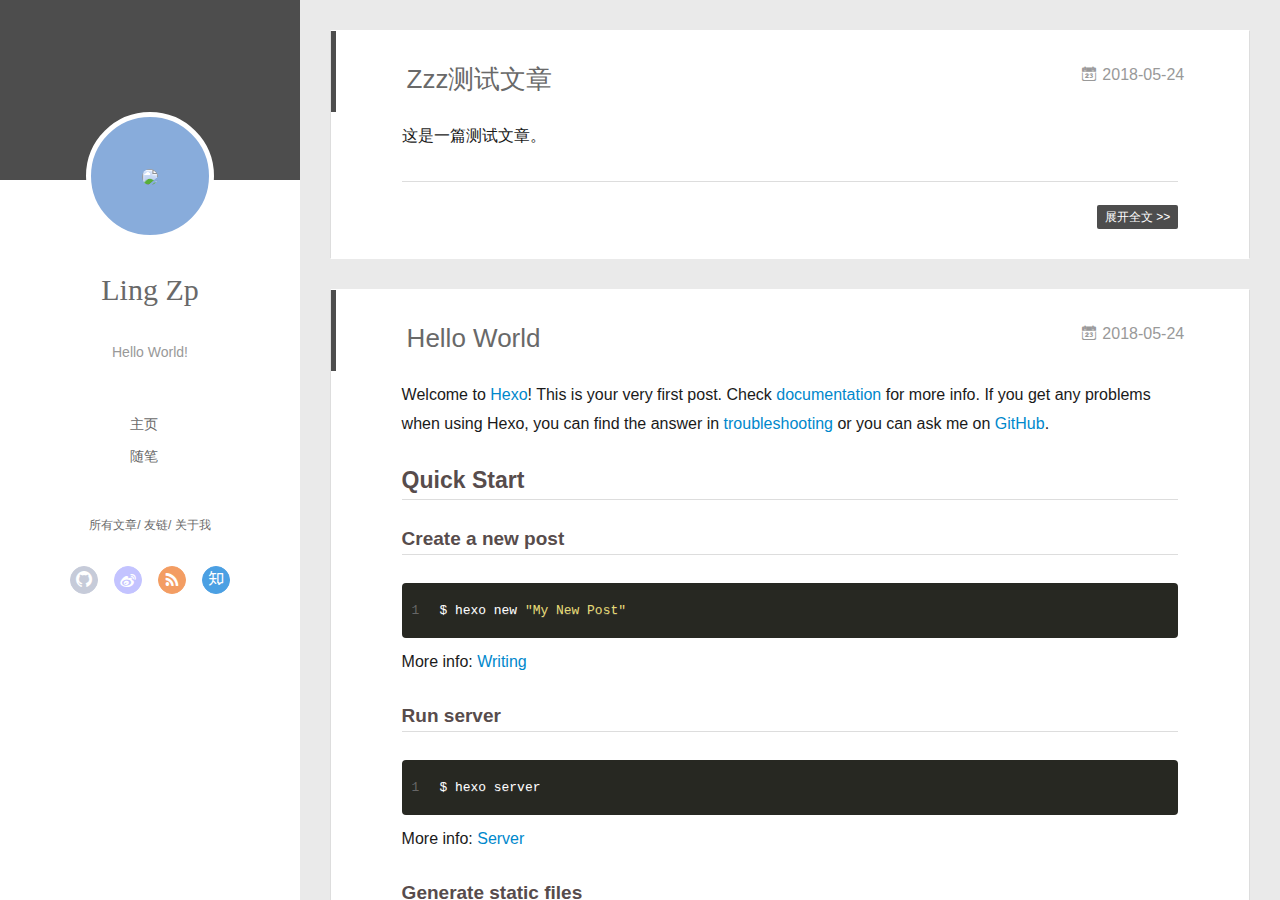
==== index.html @ 93e12d46 "Site updated: 2018-05-28 10:23:06" ====
<!DOCTYPE html>
<html>
<head>
  <meta charset="utf-8">

  
  <meta name="renderer" content="webkit">
  <meta http-equiv="X-UA-Compatible" content="IE=edge" >
  <link rel="dns-prefetch" href="http://yoursite.com">
  <title>Zzz博客</title>
  <meta name="viewport" content="width=device-width, initial-scale=1, maximum-scale=1">
  <meta name="description" content="code or code">
<meta property="og:type" content="website">
<meta property="og:title" content="Zzz博客">
<meta property="og:url" content="http://yoursite.com/index.html">
<meta property="og:site_name" content="Zzz博客">
<meta property="og:description" content="code or code">
<meta property="og:locale" content="zh-CN">
<meta name="twitter:card" content="summary">
<meta name="twitter:title" content="Zzz博客">
<meta name="twitter:description" content="code or code">
  
    <link rel="alternative" href="/atom.xml" title="Zzz博客" type="application/atom+xml">
  
  
    <link rel="icon" href="/favicon.png">
  
  <link rel="stylesheet" type="text/css" href="/./main.0cf68a.css">
  <style type="text/css">
  
    #container.show {
      background: linear-gradient(200deg,#a0cfe4,#e8c37e);
    }
  </style>
  

  

  
    <link rel="icon" href="/img/favicon.ico">
  
</head>

<body>
  <div id="container" q-class="show:isCtnShow">
    <canvas id="anm-canvas" class="anm-canvas"></canvas>
    <div class="left-col" q-class="show:isShow">
      
<div class="overlay" style="background: #4d4d4d"></div>
<div class="intrude-less">
	<header id="header" class="inner">
		<a href="/" class="profilepic">
			<img src="http://7xvn5h.com1.z0.glb.clouddn.com/%E5%A4%B4%E5%83%8F.jpg" class="js-avatar">
		</a>
		<hgroup>
		  <h1 class="header-author"><a href="/">Ling Zp</a></h1>
		</hgroup>
		
		<p class="header-subtitle">Hello World!</p>
		

		<nav class="header-menu">
			<ul>
			
				<li><a href="/">主页</a></li>
	        
				<li><a href="/tags/随笔/">随笔</a></li>
	        
			</ul>
		</nav>
		<nav class="header-smart-menu">
    		
    			
    			<a q-on="click: openSlider(e, 'innerArchive')" href="javascript:void(0)">所有文章</a>
    			
            
    			
    			<a q-on="click: openSlider(e, 'friends')" href="javascript:void(0)">友链</a>
    			
            
    			
    			<a q-on="click: openSlider(e, 'aboutme')" href="javascript:void(0)">关于我</a>
    			
            
		</nav>
		<nav class="header-nav">
			<div class="social">
				
					<a class="github" target="_blank" href="#" title="github"><i class="icon-github"></i></a>
		        
					<a class="weibo" target="_blank" href="#" title="weibo"><i class="icon-weibo"></i></a>
		        
					<a class="rss" target="_blank" href="#" title="rss"><i class="icon-rss"></i></a>
		        
					<a class="zhihu" target="_blank" href="#" title="zhihu"><i class="icon-zhihu"></i></a>
		        
			</div>
		</nav>
	</header>		
</div>

    </div>
    <div class="mid-col" q-class="show:isShow,hide:isShow|isFalse">
      
<nav id="mobile-nav">
  	<div class="overlay js-overlay" style="background: #4d4d4d"></div>
	<div class="btnctn js-mobile-btnctn">
  		<div class="slider-trigger list" q-on="click: openSlider(e)"><i class="icon icon-sort"></i></div>
	</div>
	<div class="intrude-less">
		<header id="header" class="inner">
			<div class="profilepic">
				<img src="http://7xvn5h.com1.z0.glb.clouddn.com/%E5%A4%B4%E5%83%8F.jpg" class="js-avatar">
			</div>
			<hgroup>
			  <h1 class="header-author js-header-author">Ling Zp</h1>
			</hgroup>
			
			<p class="header-subtitle"><i class="icon icon-quo-left"></i>Hello World!<i class="icon icon-quo-right"></i></p>
			
			
			
				
			
				
			
			
			
			<nav class="header-nav">
				<div class="social">
					
						<a class="github" target="_blank" href="#" title="github"><i class="icon-github"></i></a>
			        
						<a class="weibo" target="_blank" href="#" title="weibo"><i class="icon-weibo"></i></a>
			        
						<a class="rss" target="_blank" href="#" title="rss"><i class="icon-rss"></i></a>
			        
						<a class="zhihu" target="_blank" href="#" title="zhihu"><i class="icon-zhihu"></i></a>
			        
				</div>
			</nav>

			<nav class="header-menu js-header-menu">
				<ul style="width: 50%">
				
				
					<li style="width: 50%"><a href="/">主页</a></li>
		        
					<li style="width: 50%"><a href="/tags/随笔/">随笔</a></li>
		        
				</ul>
			</nav>
		</header>				
	</div>
	<div class="mobile-mask" style="display:none" q-show="isShow"></div>
</nav>

      <div id="wrapper" class="body-wrap">
        <div class="menu-l">
          <div class="canvas-wrap">
            <canvas data-colors="#eaeaea" data-sectionHeight="100" data-contentId="js-content" id="myCanvas1" class="anm-canvas"></canvas>
          </div>
          <div id="js-content" class="content-ll">
            
  
    <article id="post-Zzz测试文章" class="article article-type-post  article-index" itemscope itemprop="blogPost">
  <div class="article-inner">
    
      <header class="article-header">
        
  
    <h1 itemprop="name">
      <a class="article-title" href="/2018/05/24/Zzz测试文章/">Zzz测试文章</a>
    </h1>
  

        
        <a href="/2018/05/24/Zzz测试文章/" class="archive-article-date">
  	<time datetime="2018-05-24T14:24:48.000Z" itemprop="datePublished"><i class="icon-calendar icon"></i>2018-05-24</time>
</a>
        
      </header>
    
    <div class="article-entry" itemprop="articleBody">
      
        <p>这是一篇测试文章。</p>

      

      
    </div>
    <div class="article-info article-info-index">
      
      
      

      
        <p class="article-more-link">
          <a class="article-more-a" href="/2018/05/24/Zzz测试文章/">展开全文 >></a>
        </p>
      

      
      <div class="clearfix"></div>
    </div>
  </div>
</article>

<aside class="wrap-side-operation">
    <div class="mod-side-operation">
        
        <div class="jump-container" id="js-jump-container" style="display:none;">
            <a href="javascript:void(0)" class="mod-side-operation__jump-to-top">
                <i class="icon-font icon-back"></i>
            </a>
            <div id="js-jump-plan-container" class="jump-plan-container" style="top: -11px;">
                <i class="icon-font icon-plane jump-plane"></i>
            </div>
        </div>
        
        
    </div>
</aside>




  
    <article id="post-hello-world" class="article article-type-post  article-index" itemscope itemprop="blogPost">
  <div class="article-inner">
    
      <header class="article-header">
        
  
    <h1 itemprop="name">
      <a class="article-title" href="/2018/05/24/hello-world/">Hello World</a>
    </h1>
  

        
        <a href="/2018/05/24/hello-world/" class="archive-article-date">
  	<time datetime="2018-05-24T14:10:05.818Z" itemprop="datePublished"><i class="icon-calendar icon"></i>2018-05-24</time>
</a>
        
      </header>
    
    <div class="article-entry" itemprop="articleBody">
      
        <p>Welcome to <a href="https://hexo.io/" target="_blank" rel="noopener">Hexo</a>! This is your very first post. Check <a href="https://hexo.io/docs/" target="_blank" rel="noopener">documentation</a> for more info. If you get any problems when using Hexo, you can find the answer in <a href="https://hexo.io/docs/troubleshooting.html" target="_blank" rel="noopener">troubleshooting</a> or you can ask me on <a href="https://github.com/hexojs/hexo/issues" target="_blank" rel="noopener">GitHub</a>.</p>
<h2 id="Quick-Start"><a href="#Quick-Start" class="headerlink" title="Quick Start"></a>Quick Start</h2><h3 id="Create-a-new-post"><a href="#Create-a-new-post" class="headerlink" title="Create a new post"></a>Create a new post</h3><figure class="highlight bash"><table><tr><td class="gutter"><pre><span class="line">1</span><br></pre></td><td class="code"><pre><span class="line">$ hexo new <span class="string">"My New Post"</span></span><br></pre></td></tr></table></figure>
<p>More info: <a href="https://hexo.io/docs/writing.html" target="_blank" rel="noopener">Writing</a></p>
<h3 id="Run-server"><a href="#Run-server" class="headerlink" title="Run server"></a>Run server</h3><figure class="highlight bash"><table><tr><td class="gutter"><pre><span class="line">1</span><br></pre></td><td class="code"><pre><span class="line">$ hexo server</span><br></pre></td></tr></table></figure>
<p>More info: <a href="https://hexo.io/docs/server.html" target="_blank" rel="noopener">Server</a></p>
<h3 id="Generate-static-files"><a href="#Generate-static-files" class="headerlink" title="Generate static files"></a>Generate static files</h3><figure class="highlight bash"><table><tr><td class="gutter"><pre><span class="line">1</span><br></pre></td><td class="code"><pre><span class="line">$ hexo generate</span><br></pre></td></tr></table></figure>
<p>More info: <a href="https://hexo.io/docs/generating.html" target="_blank" rel="noopener">Generating</a></p>
<h3 id="Deploy-to-remote-sites"><a href="#Deploy-to-remote-sites" class="headerlink" title="Deploy to remote sites"></a>Deploy to remote sites</h3><figure class="highlight bash"><table><tr><td class="gutter"><pre><span class="line">1</span><br></pre></td><td class="code"><pre><span class="line">$ hexo deploy</span><br></pre></td></tr></table></figure>
<p>More info: <a href="https://hexo.io/docs/deployment.html" target="_blank" rel="noopener">Deployment</a></p>

      

      
    </div>
    <div class="article-info article-info-index">
      
      
      

      
        <p class="article-more-link">
          <a class="article-more-a" href="/2018/05/24/hello-world/">展开全文 >></a>
        </p>
      

      
      <div class="clearfix"></div>
    </div>
  </div>
</article>

<aside class="wrap-side-operation">
    <div class="mod-side-operation">
        
        <div class="jump-container" id="js-jump-container" style="display:none;">
            <a href="javascript:void(0)" class="mod-side-operation__jump-to-top">
                <i class="icon-font icon-back"></i>
            </a>
            <div id="js-jump-plan-container" class="jump-plan-container" style="top: -11px;">
                <i class="icon-font icon-plane jump-plane"></i>
            </div>
        </div>
        
        
    </div>
</aside>




  
  


          </div>
        </div>
      </div>
      <footer id="footer">
  <div class="outer">
    <div id="footer-info">
    	<div class="footer-left">
    		&copy; 2018 Ling Zp
    	</div>
      	<div class="footer-right">
      		<a href="http://hexo.io/" target="_blank">Hexo</a>  Theme <a href="https://github.com/litten/hexo-theme-yilia" target="_blank">Yilia</a> by Litten
      	</div>
    </div>
  </div>
</footer>
    </div>
    <script>
	var yiliaConfig = {
		mathjax: false,
		isHome: true,
		isPost: false,
		isArchive: false,
		isTag: false,
		isCategory: false,
		open_in_new: false,
		toc_hide_index: true,
		root: "/",
		innerArchive: true,
		showTags: false
	}
</script>

<script>!function(t){function n(e){if(r[e])return r[e].exports;var i=r[e]={exports:{},id:e,loaded:!1};return t[e].call(i.exports,i,i.exports,n),i.loaded=!0,i.exports}var r={};n.m=t,n.c=r,n.p="./",n(0)}([function(t,n,r){r(195),t.exports=r(191)},function(t,n,r){var e=r(3),i=r(52),o=r(27),u=r(28),c=r(53),f="prototype",a=function(t,n,r){var s,l,h,v,p=t&a.F,d=t&a.G,y=t&a.S,g=t&a.P,b=t&a.B,m=d?e:y?e[n]||(e[n]={}):(e[n]||{})[f],x=d?i:i[n]||(i[n]={}),w=x[f]||(x[f]={});d&&(r=n);for(s in r)l=!p&&m&&void 0!==m[s],h=(l?m:r)[s],v=b&&l?c(h,e):g&&"function"==typeof h?c(Function.call,h):h,m&&u(m,s,h,t&a.U),x[s]!=h&&o(x,s,v),g&&w[s]!=h&&(w[s]=h)};e.core=i,a.F=1,a.G=2,a.S=4,a.P=8,a.B=16,a.W=32,a.U=64,a.R=128,t.exports=a},function(t,n,r){var e=r(6);t.exports=function(t){if(!e(t))throw TypeError(t+" is not an object!");return t}},function(t,n){var r=t.exports="undefined"!=typeof window&&window.Math==Math?window:"undefined"!=typeof self&&self.Math==Math?self:Function("return this")();"number"==typeof __g&&(__g=r)},function(t,n){t.exports=function(t){try{return!!t()}catch(t){return!0}}},function(t,n){var r=t.exports="undefined"!=typeof window&&window.Math==Math?window:"undefined"!=typeof self&&self.Math==Math?self:Function("return this")();"number"==typeof __g&&(__g=r)},function(t,n){t.exports=function(t){return"object"==typeof t?null!==t:"function"==typeof t}},function(t,n,r){var e=r(126)("wks"),i=r(76),o=r(3).Symbol,u="function"==typeof o;(t.exports=function(t){return e[t]||(e[t]=u&&o[t]||(u?o:i)("Symbol."+t))}).store=e},function(t,n){var r={}.hasOwnProperty;t.exports=function(t,n){return r.call(t,n)}},function(t,n,r){var e=r(94),i=r(33);t.exports=function(t){return e(i(t))}},function(t,n,r){t.exports=!r(4)(function(){return 7!=Object.defineProperty({},"a",{get:function(){return 7}}).a})},function(t,n,r){var e=r(2),i=r(167),o=r(50),u=Object.defineProperty;n.f=r(10)?Object.defineProperty:function(t,n,r){if(e(t),n=o(n,!0),e(r),i)try{return u(t,n,r)}catch(t){}if("get"in r||"set"in r)throw TypeError("Accessors not supported!");return"value"in r&&(t[n]=r.value),t}},function(t,n,r){t.exports=!r(18)(function(){return 7!=Object.defineProperty({},"a",{get:function(){return 7}}).a})},function(t,n,r){var e=r(14),i=r(22);t.exports=r(12)?function(t,n,r){return e.f(t,n,i(1,r))}:function(t,n,r){return t[n]=r,t}},function(t,n,r){var e=r(20),i=r(58),o=r(42),u=Object.defineProperty;n.f=r(12)?Object.defineProperty:function(t,n,r){if(e(t),n=o(n,!0),e(r),i)try{return u(t,n,r)}catch(t){}if("get"in r||"set"in r)throw TypeError("Accessors not supported!");return"value"in r&&(t[n]=r.value),t}},function(t,n,r){var e=r(40)("wks"),i=r(23),o=r(5).Symbol,u="function"==typeof o;(t.exports=function(t){return e[t]||(e[t]=u&&o[t]||(u?o:i)("Symbol."+t))}).store=e},function(t,n,r){var e=r(67),i=Math.min;t.exports=function(t){return t>0?i(e(t),9007199254740991):0}},function(t,n,r){var e=r(46);t.exports=function(t){return Object(e(t))}},function(t,n){t.exports=function(t){try{return!!t()}catch(t){return!0}}},function(t,n,r){var e=r(63),i=r(34);t.exports=Object.keys||function(t){return e(t,i)}},function(t,n,r){var e=r(21);t.exports=function(t){if(!e(t))throw TypeError(t+" is not an object!");return t}},function(t,n){t.exports=function(t){return"object"==typeof t?null!==t:"function"==typeof t}},function(t,n){t.exports=function(t,n){return{enumerable:!(1&t),configurable:!(2&t),writable:!(4&t),value:n}}},function(t,n){var r=0,e=Math.random();t.exports=function(t){return"Symbol(".concat(void 0===t?"":t,")_",(++r+e).toString(36))}},function(t,n){var r={}.hasOwnProperty;t.exports=function(t,n){return r.call(t,n)}},function(t,n){var r=t.exports={version:"2.4.0"};"number"==typeof __e&&(__e=r)},function(t,n){t.exports=function(t){if("function"!=typeof t)throw TypeError(t+" is not a function!");return t}},function(t,n,r){var e=r(11),i=r(66);t.exports=r(10)?function(t,n,r){return e.f(t,n,i(1,r))}:function(t,n,r){return t[n]=r,t}},function(t,n,r){var e=r(3),i=r(27),o=r(24),u=r(76)("src"),c="toString",f=Function[c],a=(""+f).split(c);r(52).inspectSource=function(t){return f.call(t)},(t.exports=function(t,n,r,c){var f="function"==typeof r;f&&(o(r,"name")||i(r,"name",n)),t[n]!==r&&(f&&(o(r,u)||i(r,u,t[n]?""+t[n]:a.join(String(n)))),t===e?t[n]=r:c?t[n]?t[n]=r:i(t,n,r):(delete t[n],i(t,n,r)))})(Function.prototype,c,function(){return"function"==typeof this&&this[u]||f.call(this)})},function(t,n,r){var e=r(1),i=r(4),o=r(46),u=function(t,n,r,e){var i=String(o(t)),u="<"+n;return""!==r&&(u+=" "+r+'="'+String(e).replace(/"/g,"&quot;")+'"'),u+">"+i+"</"+n+">"};t.exports=function(t,n){var r={};r[t]=n(u),e(e.P+e.F*i(function(){var n=""[t]('"');return n!==n.toLowerCase()||n.split('"').length>3}),"String",r)}},function(t,n,r){var e=r(115),i=r(46);t.exports=function(t){return e(i(t))}},function(t,n,r){var e=r(116),i=r(66),o=r(30),u=r(50),c=r(24),f=r(167),a=Object.getOwnPropertyDescriptor;n.f=r(10)?a:function(t,n){if(t=o(t),n=u(n,!0),f)try{return a(t,n)}catch(t){}if(c(t,n))return i(!e.f.call(t,n),t[n])}},function(t,n,r){var e=r(24),i=r(17),o=r(145)("IE_PROTO"),u=Object.prototype;t.exports=Object.getPrototypeOf||function(t){return t=i(t),e(t,o)?t[o]:"function"==typeof t.constructor&&t instanceof t.constructor?t.constructor.prototype:t instanceof Object?u:null}},function(t,n){t.exports=function(t){if(void 0==t)throw TypeError("Can't call method on  "+t);return t}},function(t,n){t.exports="constructor,hasOwnProperty,isPrototypeOf,propertyIsEnumerable,toLocaleString,toString,valueOf".split(",")},function(t,n){t.exports={}},function(t,n){t.exports=!0},function(t,n){n.f={}.propertyIsEnumerable},function(t,n,r){var e=r(14).f,i=r(8),o=r(15)("toStringTag");t.exports=function(t,n,r){t&&!i(t=r?t:t.prototype,o)&&e(t,o,{configurable:!0,value:n})}},function(t,n,r){var e=r(40)("keys"),i=r(23);t.exports=function(t){return e[t]||(e[t]=i(t))}},function(t,n,r){var e=r(5),i="__core-js_shared__",o=e[i]||(e[i]={});t.exports=function(t){return o[t]||(o[t]={})}},function(t,n){var r=Math.ceil,e=Math.floor;t.exports=function(t){return isNaN(t=+t)?0:(t>0?e:r)(t)}},function(t,n,r){var e=r(21);t.exports=function(t,n){if(!e(t))return t;var r,i;if(n&&"function"==typeof(r=t.toString)&&!e(i=r.call(t)))return i;if("function"==typeof(r=t.valueOf)&&!e(i=r.call(t)))return i;if(!n&&"function"==typeof(r=t.toString)&&!e(i=r.call(t)))return i;throw TypeError("Can't convert object to primitive value")}},function(t,n,r){var e=r(5),i=r(25),o=r(36),u=r(44),c=r(14).f;t.exports=function(t){var n=i.Symbol||(i.Symbol=o?{}:e.Symbol||{});"_"==t.charAt(0)||t in n||c(n,t,{value:u.f(t)})}},function(t,n,r){n.f=r(15)},function(t,n){var r={}.toString;t.exports=function(t){return r.call(t).slice(8,-1)}},function(t,n){t.exports=function(t){if(void 0==t)throw TypeError("Can't call method on  "+t);return t}},function(t,n,r){var e=r(4);t.exports=function(t,n){return!!t&&e(function(){n?t.call(null,function(){},1):t.call(null)})}},function(t,n,r){var e=r(53),i=r(115),o=r(17),u=r(16),c=r(203);t.exports=function(t,n){var r=1==t,f=2==t,a=3==t,s=4==t,l=6==t,h=5==t||l,v=n||c;return function(n,c,p){for(var d,y,g=o(n),b=i(g),m=e(c,p,3),x=u(b.length),w=0,S=r?v(n,x):f?v(n,0):void 0;x>w;w++)if((h||w in b)&&(d=b[w],y=m(d,w,g),t))if(r)S[w]=y;else if(y)switch(t){case 3:return!0;case 5:return d;case 6:return w;case 2:S.push(d)}else if(s)return!1;return l?-1:a||s?s:S}}},function(t,n,r){var e=r(1),i=r(52),o=r(4);t.exports=function(t,n){var r=(i.Object||{})[t]||Object[t],u={};u[t]=n(r),e(e.S+e.F*o(function(){r(1)}),"Object",u)}},function(t,n,r){var e=r(6);t.exports=function(t,n){if(!e(t))return t;var r,i;if(n&&"function"==typeof(r=t.toString)&&!e(i=r.call(t)))return i;if("function"==typeof(r=t.valueOf)&&!e(i=r.call(t)))return i;if(!n&&"function"==typeof(r=t.toString)&&!e(i=r.call(t)))return i;throw TypeError("Can't convert object to primitive value")}},function(t,n,r){var e=r(5),i=r(25),o=r(91),u=r(13),c="prototype",f=function(t,n,r){var a,s,l,h=t&f.F,v=t&f.G,p=t&f.S,d=t&f.P,y=t&f.B,g=t&f.W,b=v?i:i[n]||(i[n]={}),m=b[c],x=v?e:p?e[n]:(e[n]||{})[c];v&&(r=n);for(a in r)(s=!h&&x&&void 0!==x[a])&&a in b||(l=s?x[a]:r[a],b[a]=v&&"function"!=typeof x[a]?r[a]:y&&s?o(l,e):g&&x[a]==l?function(t){var n=function(n,r,e){if(this instanceof t){switch(arguments.length){case 0:return new t;case 1:return new t(n);case 2:return new t(n,r)}return new t(n,r,e)}return t.apply(this,arguments)};return n[c]=t[c],n}(l):d&&"function"==typeof l?o(Function.call,l):l,d&&((b.virtual||(b.virtual={}))[a]=l,t&f.R&&m&&!m[a]&&u(m,a,l)))};f.F=1,f.G=2,f.S=4,f.P=8,f.B=16,f.W=32,f.U=64,f.R=128,t.exports=f},function(t,n){var r=t.exports={version:"2.4.0"};"number"==typeof __e&&(__e=r)},function(t,n,r){var e=r(26);t.exports=function(t,n,r){if(e(t),void 0===n)return t;switch(r){case 1:return function(r){return t.call(n,r)};case 2:return function(r,e){return t.call(n,r,e)};case 3:return function(r,e,i){return t.call(n,r,e,i)}}return function(){return t.apply(n,arguments)}}},function(t,n,r){var e=r(183),i=r(1),o=r(126)("metadata"),u=o.store||(o.store=new(r(186))),c=function(t,n,r){var i=u.get(t);if(!i){if(!r)return;u.set(t,i=new e)}var o=i.get(n);if(!o){if(!r)return;i.set(n,o=new e)}return o},f=function(t,n,r){var e=c(n,r,!1);return void 0!==e&&e.has(t)},a=function(t,n,r){var e=c(n,r,!1);return void 0===e?void 0:e.get(t)},s=function(t,n,r,e){c(r,e,!0).set(t,n)},l=function(t,n){var r=c(t,n,!1),e=[];return r&&r.forEach(function(t,n){e.push(n)}),e},h=function(t){return void 0===t||"symbol"==typeof t?t:String(t)},v=function(t){i(i.S,"Reflect",t)};t.exports={store:u,map:c,has:f,get:a,set:s,keys:l,key:h,exp:v}},function(t,n,r){"use strict";if(r(10)){var e=r(69),i=r(3),o=r(4),u=r(1),c=r(127),f=r(152),a=r(53),s=r(68),l=r(66),h=r(27),v=r(73),p=r(67),d=r(16),y=r(75),g=r(50),b=r(24),m=r(180),x=r(114),w=r(6),S=r(17),_=r(137),O=r(70),E=r(32),P=r(71).f,j=r(154),F=r(76),M=r(7),A=r(48),N=r(117),T=r(146),I=r(155),k=r(80),L=r(123),R=r(74),C=r(130),D=r(160),U=r(11),W=r(31),G=U.f,B=W.f,V=i.RangeError,z=i.TypeError,q=i.Uint8Array,K="ArrayBuffer",J="Shared"+K,Y="BYTES_PER_ELEMENT",H="prototype",$=Array[H],X=f.ArrayBuffer,Q=f.DataView,Z=A(0),tt=A(2),nt=A(3),rt=A(4),et=A(5),it=A(6),ot=N(!0),ut=N(!1),ct=I.values,ft=I.keys,at=I.entries,st=$.lastIndexOf,lt=$.reduce,ht=$.reduceRight,vt=$.join,pt=$.sort,dt=$.slice,yt=$.toString,gt=$.toLocaleString,bt=M("iterator"),mt=M("toStringTag"),xt=F("typed_constructor"),wt=F("def_constructor"),St=c.CONSTR,_t=c.TYPED,Ot=c.VIEW,Et="Wrong length!",Pt=A(1,function(t,n){return Tt(T(t,t[wt]),n)}),jt=o(function(){return 1===new q(new Uint16Array([1]).buffer)[0]}),Ft=!!q&&!!q[H].set&&o(function(){new q(1).set({})}),Mt=function(t,n){if(void 0===t)throw z(Et);var r=+t,e=d(t);if(n&&!m(r,e))throw V(Et);return e},At=function(t,n){var r=p(t);if(r<0||r%n)throw V("Wrong offset!");return r},Nt=function(t){if(w(t)&&_t in t)return t;throw z(t+" is not a typed array!")},Tt=function(t,n){if(!(w(t)&&xt in t))throw z("It is not a typed array constructor!");return new t(n)},It=function(t,n){return kt(T(t,t[wt]),n)},kt=function(t,n){for(var r=0,e=n.length,i=Tt(t,e);e>r;)i[r]=n[r++];return i},Lt=function(t,n,r){G(t,n,{get:function(){return this._d[r]}})},Rt=function(t){var n,r,e,i,o,u,c=S(t),f=arguments.length,s=f>1?arguments[1]:void 0,l=void 0!==s,h=j(c);if(void 0!=h&&!_(h)){for(u=h.call(c),e=[],n=0;!(o=u.next()).done;n++)e.push(o.value);c=e}for(l&&f>2&&(s=a(s,arguments[2],2)),n=0,r=d(c.length),i=Tt(this,r);r>n;n++)i[n]=l?s(c[n],n):c[n];return i},Ct=function(){for(var t=0,n=arguments.length,r=Tt(this,n);n>t;)r[t]=arguments[t++];return r},Dt=!!q&&o(function(){gt.call(new q(1))}),Ut=function(){return gt.apply(Dt?dt.call(Nt(this)):Nt(this),arguments)},Wt={copyWithin:function(t,n){return D.call(Nt(this),t,n,arguments.length>2?arguments[2]:void 0)},every:function(t){return rt(Nt(this),t,arguments.length>1?arguments[1]:void 0)},fill:function(t){return C.apply(Nt(this),arguments)},filter:function(t){return It(this,tt(Nt(this),t,arguments.length>1?arguments[1]:void 0))},find:function(t){return et(Nt(this),t,arguments.length>1?arguments[1]:void 0)},findIndex:function(t){return it(Nt(this),t,arguments.length>1?arguments[1]:void 0)},forEach:function(t){Z(Nt(this),t,arguments.length>1?arguments[1]:void 0)},indexOf:function(t){return ut(Nt(this),t,arguments.length>1?arguments[1]:void 0)},includes:function(t){return ot(Nt(this),t,arguments.length>1?arguments[1]:void 0)},join:function(t){return vt.apply(Nt(this),arguments)},lastIndexOf:function(t){return st.apply(Nt(this),arguments)},map:function(t){return Pt(Nt(this),t,arguments.length>1?arguments[1]:void 0)},reduce:function(t){return lt.apply(Nt(this),arguments)},reduceRight:function(t){return ht.apply(Nt(this),arguments)},reverse:function(){for(var t,n=this,r=Nt(n).length,e=Math.floor(r/2),i=0;i<e;)t=n[i],n[i++]=n[--r],n[r]=t;return n},some:function(t){return nt(Nt(this),t,arguments.length>1?arguments[1]:void 0)},sort:function(t){return pt.call(Nt(this),t)},subarray:function(t,n){var r=Nt(this),e=r.length,i=y(t,e);return new(T(r,r[wt]))(r.buffer,r.byteOffset+i*r.BYTES_PER_ELEMENT,d((void 0===n?e:y(n,e))-i))}},Gt=function(t,n){return It(this,dt.call(Nt(this),t,n))},Bt=function(t){Nt(this);var n=At(arguments[1],1),r=this.length,e=S(t),i=d(e.length),o=0;if(i+n>r)throw V(Et);for(;o<i;)this[n+o]=e[o++]},Vt={entries:function(){return at.call(Nt(this))},keys:function(){return ft.call(Nt(this))},values:function(){return ct.call(Nt(this))}},zt=function(t,n){return w(t)&&t[_t]&&"symbol"!=typeof n&&n in t&&String(+n)==String(n)},qt=function(t,n){return zt(t,n=g(n,!0))?l(2,t[n]):B(t,n)},Kt=function(t,n,r){return!(zt(t,n=g(n,!0))&&w(r)&&b(r,"value"))||b(r,"get")||b(r,"set")||r.configurable||b(r,"writable")&&!r.writable||b(r,"enumerable")&&!r.enumerable?G(t,n,r):(t[n]=r.value,t)};St||(W.f=qt,U.f=Kt),u(u.S+u.F*!St,"Object",{getOwnPropertyDescriptor:qt,defineProperty:Kt}),o(function(){yt.call({})})&&(yt=gt=function(){return vt.call(this)});var Jt=v({},Wt);v(Jt,Vt),h(Jt,bt,Vt.values),v(Jt,{slice:Gt,set:Bt,constructor:function(){},toString:yt,toLocaleString:Ut}),Lt(Jt,"buffer","b"),Lt(Jt,"byteOffset","o"),Lt(Jt,"byteLength","l"),Lt(Jt,"length","e"),G(Jt,mt,{get:function(){return this[_t]}}),t.exports=function(t,n,r,f){f=!!f;var a=t+(f?"Clamped":"")+"Array",l="Uint8Array"!=a,v="get"+t,p="set"+t,y=i[a],g=y||{},b=y&&E(y),m=!y||!c.ABV,S={},_=y&&y[H],j=function(t,r){var e=t._d;return e.v[v](r*n+e.o,jt)},F=function(t,r,e){var i=t._d;f&&(e=(e=Math.round(e))<0?0:e>255?255:255&e),i.v[p](r*n+i.o,e,jt)},M=function(t,n){G(t,n,{get:function(){return j(this,n)},set:function(t){return F(this,n,t)},enumerable:!0})};m?(y=r(function(t,r,e,i){s(t,y,a,"_d");var o,u,c,f,l=0,v=0;if(w(r)){if(!(r instanceof X||(f=x(r))==K||f==J))return _t in r?kt(y,r):Rt.call(y,r);o=r,v=At(e,n);var p=r.byteLength;if(void 0===i){if(p%n)throw V(Et);if((u=p-v)<0)throw V(Et)}else if((u=d(i)*n)+v>p)throw V(Et);c=u/n}else c=Mt(r,!0),u=c*n,o=new X(u);for(h(t,"_d",{b:o,o:v,l:u,e:c,v:new Q(o)});l<c;)M(t,l++)}),_=y[H]=O(Jt),h(_,"constructor",y)):L(function(t){new y(null),new y(t)},!0)||(y=r(function(t,r,e,i){s(t,y,a);var o;return w(r)?r instanceof X||(o=x(r))==K||o==J?void 0!==i?new g(r,At(e,n),i):void 0!==e?new g(r,At(e,n)):new g(r):_t in r?kt(y,r):Rt.call(y,r):new g(Mt(r,l))}),Z(b!==Function.prototype?P(g).concat(P(b)):P(g),function(t){t in y||h(y,t,g[t])}),y[H]=_,e||(_.constructor=y));var A=_[bt],N=!!A&&("values"==A.name||void 0==A.name),T=Vt.values;h(y,xt,!0),h(_,_t,a),h(_,Ot,!0),h(_,wt,y),(f?new y(1)[mt]==a:mt in _)||G(_,mt,{get:function(){return a}}),S[a]=y,u(u.G+u.W+u.F*(y!=g),S),u(u.S,a,{BYTES_PER_ELEMENT:n,from:Rt,of:Ct}),Y in _||h(_,Y,n),u(u.P,a,Wt),R(a),u(u.P+u.F*Ft,a,{set:Bt}),u(u.P+u.F*!N,a,Vt),u(u.P+u.F*(_.toString!=yt),a,{toString:yt}),u(u.P+u.F*o(function(){new y(1).slice()}),a,{slice:Gt}),u(u.P+u.F*(o(function(){return[1,2].toLocaleString()!=new y([1,2]).toLocaleString()})||!o(function(){_.toLocaleString.call([1,2])})),a,{toLocaleString:Ut}),k[a]=N?A:T,e||N||h(_,bt,T)}}else t.exports=function(){}},function(t,n){var r={}.toString;t.exports=function(t){return r.call(t).slice(8,-1)}},function(t,n,r){var e=r(21),i=r(5).document,o=e(i)&&e(i.createElement);t.exports=function(t){return o?i.createElement(t):{}}},function(t,n,r){t.exports=!r(12)&&!r(18)(function(){return 7!=Object.defineProperty(r(57)("div"),"a",{get:function(){return 7}}).a})},function(t,n,r){"use strict";var e=r(36),i=r(51),o=r(64),u=r(13),c=r(8),f=r(35),a=r(96),s=r(38),l=r(103),h=r(15)("iterator"),v=!([].keys&&"next"in[].keys()),p="keys",d="values",y=function(){return this};t.exports=function(t,n,r,g,b,m,x){a(r,n,g);var w,S,_,O=function(t){if(!v&&t in F)return F[t];switch(t){case p:case d:return function(){return new r(this,t)}}return function(){return new r(this,t)}},E=n+" Iterator",P=b==d,j=!1,F=t.prototype,M=F[h]||F["@@iterator"]||b&&F[b],A=M||O(b),N=b?P?O("entries"):A:void 0,T="Array"==n?F.entries||M:M;if(T&&(_=l(T.call(new t)))!==Object.prototype&&(s(_,E,!0),e||c(_,h)||u(_,h,y)),P&&M&&M.name!==d&&(j=!0,A=function(){return M.call(this)}),e&&!x||!v&&!j&&F[h]||u(F,h,A),f[n]=A,f[E]=y,b)if(w={values:P?A:O(d),keys:m?A:O(p),entries:N},x)for(S in w)S in F||o(F,S,w[S]);else i(i.P+i.F*(v||j),n,w);return w}},function(t,n,r){var e=r(20),i=r(100),o=r(34),u=r(39)("IE_PROTO"),c=function(){},f="prototype",a=function(){var t,n=r(57)("iframe"),e=o.length;for(n.style.display="none",r(93).appendChild(n),n.src="javascript:",t=n.contentWindow.document,t.open(),t.write("<script>document.F=Object<\/script>"),t.close(),a=t.F;e--;)delete a[f][o[e]];return a()};t.exports=Object.create||function(t,n){var r;return null!==t?(c[f]=e(t),r=new c,c[f]=null,r[u]=t):r=a(),void 0===n?r:i(r,n)}},function(t,n,r){var e=r(63),i=r(34).concat("length","prototype");n.f=Object.getOwnPropertyNames||function(t){return e(t,i)}},function(t,n){n.f=Object.getOwnPropertySymbols},function(t,n,r){var e=r(8),i=r(9),o=r(90)(!1),u=r(39)("IE_PROTO");t.exports=function(t,n){var r,c=i(t),f=0,a=[];for(r in c)r!=u&&e(c,r)&&a.push(r);for(;n.length>f;)e(c,r=n[f++])&&(~o(a,r)||a.push(r));return a}},function(t,n,r){t.exports=r(13)},function(t,n,r){var e=r(76)("meta"),i=r(6),o=r(24),u=r(11).f,c=0,f=Object.isExtensible||function(){return!0},a=!r(4)(function(){return f(Object.preventExtensions({}))}),s=function(t){u(t,e,{value:{i:"O"+ ++c,w:{}}})},l=function(t,n){if(!i(t))return"symbol"==typeof t?t:("string"==typeof t?"S":"P")+t;if(!o(t,e)){if(!f(t))return"F";if(!n)return"E";s(t)}return t[e].i},h=function(t,n){if(!o(t,e)){if(!f(t))return!0;if(!n)return!1;s(t)}return t[e].w},v=function(t){return a&&p.NEED&&f(t)&&!o(t,e)&&s(t),t},p=t.exports={KEY:e,NEED:!1,fastKey:l,getWeak:h,onFreeze:v}},function(t,n){t.exports=function(t,n){return{enumerable:!(1&t),configurable:!(2&t),writable:!(4&t),value:n}}},function(t,n){var r=Math.ceil,e=Math.floor;t.exports=function(t){return isNaN(t=+t)?0:(t>0?e:r)(t)}},function(t,n){t.exports=function(t,n,r,e){if(!(t instanceof n)||void 0!==e&&e in t)throw TypeError(r+": incorrect invocation!");return t}},function(t,n){t.exports=!1},function(t,n,r){var e=r(2),i=r(173),o=r(133),u=r(145)("IE_PROTO"),c=function(){},f="prototype",a=function(){var t,n=r(132)("iframe"),e=o.length;for(n.style.display="none",r(135).appendChild(n),n.src="javascript:",t=n.contentWindow.document,t.open(),t.write("<script>document.F=Object<\/script>"),t.close(),a=t.F;e--;)delete a[f][o[e]];return a()};t.exports=Object.create||function(t,n){var r;return null!==t?(c[f]=e(t),r=new c,c[f]=null,r[u]=t):r=a(),void 0===n?r:i(r,n)}},function(t,n,r){var e=r(175),i=r(133).concat("length","prototype");n.f=Object.getOwnPropertyNames||function(t){return e(t,i)}},function(t,n,r){var e=r(175),i=r(133);t.exports=Object.keys||function(t){return e(t,i)}},function(t,n,r){var e=r(28);t.exports=function(t,n,r){for(var i in n)e(t,i,n[i],r);return t}},function(t,n,r){"use strict";var e=r(3),i=r(11),o=r(10),u=r(7)("species");t.exports=function(t){var n=e[t];o&&n&&!n[u]&&i.f(n,u,{configurable:!0,get:function(){return this}})}},function(t,n,r){var e=r(67),i=Math.max,o=Math.min;t.exports=function(t,n){return t=e(t),t<0?i(t+n,0):o(t,n)}},function(t,n){var r=0,e=Math.random();t.exports=function(t){return"Symbol(".concat(void 0===t?"":t,")_",(++r+e).toString(36))}},function(t,n,r){var e=r(33);t.exports=function(t){return Object(e(t))}},function(t,n,r){var e=r(7)("unscopables"),i=Array.prototype;void 0==i[e]&&r(27)(i,e,{}),t.exports=function(t){i[e][t]=!0}},function(t,n,r){var e=r(53),i=r(169),o=r(137),u=r(2),c=r(16),f=r(154),a={},s={},n=t.exports=function(t,n,r,l,h){var v,p,d,y,g=h?function(){return t}:f(t),b=e(r,l,n?2:1),m=0;if("function"!=typeof g)throw TypeError(t+" is not iterable!");if(o(g)){for(v=c(t.length);v>m;m++)if((y=n?b(u(p=t[m])[0],p[1]):b(t[m]))===a||y===s)return y}else for(d=g.call(t);!(p=d.next()).done;)if((y=i(d,b,p.value,n))===a||y===s)return y};n.BREAK=a,n.RETURN=s},function(t,n){t.exports={}},function(t,n,r){var e=r(11).f,i=r(24),o=r(7)("toStringTag");t.exports=function(t,n,r){t&&!i(t=r?t:t.prototype,o)&&e(t,o,{configurable:!0,value:n})}},function(t,n,r){var e=r(1),i=r(46),o=r(4),u=r(150),c="["+u+"]",f="​",a=RegExp("^"+c+c+"*"),s=RegExp(c+c+"*$"),l=function(t,n,r){var i={},c=o(function(){return!!u[t]()||f[t]()!=f}),a=i[t]=c?n(h):u[t];r&&(i[r]=a),e(e.P+e.F*c,"String",i)},h=l.trim=function(t,n){return t=String(i(t)),1&n&&(t=t.replace(a,"")),2&n&&(t=t.replace(s,"")),t};t.exports=l},function(t,n,r){t.exports={default:r(86),__esModule:!0}},function(t,n,r){t.exports={default:r(87),__esModule:!0}},function(t,n,r){"use strict";function e(t){return t&&t.__esModule?t:{default:t}}n.__esModule=!0;var i=r(84),o=e(i),u=r(83),c=e(u),f="function"==typeof c.default&&"symbol"==typeof o.default?function(t){return typeof t}:function(t){return t&&"function"==typeof c.default&&t.constructor===c.default&&t!==c.default.prototype?"symbol":typeof t};n.default="function"==typeof c.default&&"symbol"===f(o.default)?function(t){return void 0===t?"undefined":f(t)}:function(t){return t&&"function"==typeof c.default&&t.constructor===c.default&&t!==c.default.prototype?"symbol":void 0===t?"undefined":f(t)}},function(t,n,r){r(110),r(108),r(111),r(112),t.exports=r(25).Symbol},function(t,n,r){r(109),r(113),t.exports=r(44).f("iterator")},function(t,n){t.exports=function(t){if("function"!=typeof t)throw TypeError(t+" is not a function!");return t}},function(t,n){t.exports=function(){}},function(t,n,r){var e=r(9),i=r(106),o=r(105);t.exports=function(t){return function(n,r,u){var c,f=e(n),a=i(f.length),s=o(u,a);if(t&&r!=r){for(;a>s;)if((c=f[s++])!=c)return!0}else for(;a>s;s++)if((t||s in f)&&f[s]===r)return t||s||0;return!t&&-1}}},function(t,n,r){var e=r(88);t.exports=function(t,n,r){if(e(t),void 0===n)return t;switch(r){case 1:return function(r){return t.call(n,r)};case 2:return function(r,e){return t.call(n,r,e)};case 3:return function(r,e,i){return t.call(n,r,e,i)}}return function(){return t.apply(n,arguments)}}},function(t,n,r){var e=r(19),i=r(62),o=r(37);t.exports=function(t){var n=e(t),r=i.f;if(r)for(var u,c=r(t),f=o.f,a=0;c.length>a;)f.call(t,u=c[a++])&&n.push(u);return n}},function(t,n,r){t.exports=r(5).document&&document.documentElement},function(t,n,r){var e=r(56);t.exports=Object("z").propertyIsEnumerable(0)?Object:function(t){return"String"==e(t)?t.split(""):Object(t)}},function(t,n,r){var e=r(56);t.exports=Array.isArray||function(t){return"Array"==e(t)}},function(t,n,r){"use strict";var e=r(60),i=r(22),o=r(38),u={};r(13)(u,r(15)("iterator"),function(){return this}),t.exports=function(t,n,r){t.prototype=e(u,{next:i(1,r)}),o(t,n+" Iterator")}},function(t,n){t.exports=function(t,n){return{value:n,done:!!t}}},function(t,n,r){var e=r(19),i=r(9);t.exports=function(t,n){for(var r,o=i(t),u=e(o),c=u.length,f=0;c>f;)if(o[r=u[f++]]===n)return r}},function(t,n,r){var e=r(23)("meta"),i=r(21),o=r(8),u=r(14).f,c=0,f=Object.isExtensible||function(){return!0},a=!r(18)(function(){return f(Object.preventExtensions({}))}),s=function(t){u(t,e,{value:{i:"O"+ ++c,w:{}}})},l=function(t,n){if(!i(t))return"symbol"==typeof t?t:("string"==typeof t?"S":"P")+t;if(!o(t,e)){if(!f(t))return"F";if(!n)return"E";s(t)}return t[e].i},h=function(t,n){if(!o(t,e)){if(!f(t))return!0;if(!n)return!1;s(t)}return t[e].w},v=function(t){return a&&p.NEED&&f(t)&&!o(t,e)&&s(t),t},p=t.exports={KEY:e,NEED:!1,fastKey:l,getWeak:h,onFreeze:v}},function(t,n,r){var e=r(14),i=r(20),o=r(19);t.exports=r(12)?Object.defineProperties:function(t,n){i(t);for(var r,u=o(n),c=u.length,f=0;c>f;)e.f(t,r=u[f++],n[r]);return t}},function(t,n,r){var e=r(37),i=r(22),o=r(9),u=r(42),c=r(8),f=r(58),a=Object.getOwnPropertyDescriptor;n.f=r(12)?a:function(t,n){if(t=o(t),n=u(n,!0),f)try{return a(t,n)}catch(t){}if(c(t,n))return i(!e.f.call(t,n),t[n])}},function(t,n,r){var e=r(9),i=r(61).f,o={}.toString,u="object"==typeof window&&window&&Object.getOwnPropertyNames?Object.getOwnPropertyNames(window):[],c=function(t){try{return i(t)}catch(t){return u.slice()}};t.exports.f=function(t){return u&&"[object Window]"==o.call(t)?c(t):i(e(t))}},function(t,n,r){var e=r(8),i=r(77),o=r(39)("IE_PROTO"),u=Object.prototype;t.exports=Object.getPrototypeOf||function(t){return t=i(t),e(t,o)?t[o]:"function"==typeof t.constructor&&t instanceof t.constructor?t.constructor.prototype:t instanceof Object?u:null}},function(t,n,r){var e=r(41),i=r(33);t.exports=function(t){return function(n,r){var o,u,c=String(i(n)),f=e(r),a=c.length;return f<0||f>=a?t?"":void 0:(o=c.charCodeAt(f),o<55296||o>56319||f+1===a||(u=c.charCodeAt(f+1))<56320||u>57343?t?c.charAt(f):o:t?c.slice(f,f+2):u-56320+(o-55296<<10)+65536)}}},function(t,n,r){var e=r(41),i=Math.max,o=Math.min;t.exports=function(t,n){return t=e(t),t<0?i(t+n,0):o(t,n)}},function(t,n,r){var e=r(41),i=Math.min;t.exports=function(t){return t>0?i(e(t),9007199254740991):0}},function(t,n,r){"use strict";var e=r(89),i=r(97),o=r(35),u=r(9);t.exports=r(59)(Array,"Array",function(t,n){this._t=u(t),this._i=0,this._k=n},function(){var t=this._t,n=this._k,r=this._i++;return!t||r>=t.length?(this._t=void 0,i(1)):"keys"==n?i(0,r):"values"==n?i(0,t[r]):i(0,[r,t[r]])},"values"),o.Arguments=o.Array,e("keys"),e("values"),e("entries")},function(t,n){},function(t,n,r){"use strict";var e=r(104)(!0);r(59)(String,"String",function(t){this._t=String(t),this._i=0},function(){var t,n=this._t,r=this._i;return r>=n.length?{value:void 0,done:!0}:(t=e(n,r),this._i+=t.length,{value:t,done:!1})})},function(t,n,r){"use strict";var e=r(5),i=r(8),o=r(12),u=r(51),c=r(64),f=r(99).KEY,a=r(18),s=r(40),l=r(38),h=r(23),v=r(15),p=r(44),d=r(43),y=r(98),g=r(92),b=r(95),m=r(20),x=r(9),w=r(42),S=r(22),_=r(60),O=r(102),E=r(101),P=r(14),j=r(19),F=E.f,M=P.f,A=O.f,N=e.Symbol,T=e.JSON,I=T&&T.stringify,k="prototype",L=v("_hidden"),R=v("toPrimitive"),C={}.propertyIsEnumerable,D=s("symbol-registry"),U=s("symbols"),W=s("op-symbols"),G=Object[k],B="function"==typeof N,V=e.QObject,z=!V||!V[k]||!V[k].findChild,q=o&&a(function(){return 7!=_(M({},"a",{get:function(){return M(this,"a",{value:7}).a}})).a})?function(t,n,r){var e=F(G,n);e&&delete G[n],M(t,n,r),e&&t!==G&&M(G,n,e)}:M,K=function(t){var n=U[t]=_(N[k]);return n._k=t,n},J=B&&"symbol"==typeof N.iterator?function(t){return"symbol"==typeof t}:function(t){return t instanceof N},Y=function(t,n,r){return t===G&&Y(W,n,r),m(t),n=w(n,!0),m(r),i(U,n)?(r.enumerable?(i(t,L)&&t[L][n]&&(t[L][n]=!1),r=_(r,{enumerable:S(0,!1)})):(i(t,L)||M(t,L,S(1,{})),t[L][n]=!0),q(t,n,r)):M(t,n,r)},H=function(t,n){m(t);for(var r,e=g(n=x(n)),i=0,o=e.length;o>i;)Y(t,r=e[i++],n[r]);return t},$=function(t,n){return void 0===n?_(t):H(_(t),n)},X=function(t){var n=C.call(this,t=w(t,!0));return!(this===G&&i(U,t)&&!i(W,t))&&(!(n||!i(this,t)||!i(U,t)||i(this,L)&&this[L][t])||n)},Q=function(t,n){if(t=x(t),n=w(n,!0),t!==G||!i(U,n)||i(W,n)){var r=F(t,n);return!r||!i(U,n)||i(t,L)&&t[L][n]||(r.enumerable=!0),r}},Z=function(t){for(var n,r=A(x(t)),e=[],o=0;r.length>o;)i(U,n=r[o++])||n==L||n==f||e.push(n);return e},tt=function(t){for(var n,r=t===G,e=A(r?W:x(t)),o=[],u=0;e.length>u;)!i(U,n=e[u++])||r&&!i(G,n)||o.push(U[n]);return o};B||(N=function(){if(this instanceof N)throw TypeError("Symbol is not a constructor!");var t=h(arguments.length>0?arguments[0]:void 0),n=function(r){this===G&&n.call(W,r),i(this,L)&&i(this[L],t)&&(this[L][t]=!1),q(this,t,S(1,r))};return o&&z&&q(G,t,{configurable:!0,set:n}),K(t)},c(N[k],"toString",function(){return this._k}),E.f=Q,P.f=Y,r(61).f=O.f=Z,r(37).f=X,r(62).f=tt,o&&!r(36)&&c(G,"propertyIsEnumerable",X,!0),p.f=function(t){return K(v(t))}),u(u.G+u.W+u.F*!B,{Symbol:N});for(var nt="hasInstance,isConcatSpreadable,iterator,match,replace,search,species,split,toPrimitive,toStringTag,unscopables".split(","),rt=0;nt.length>rt;)v(nt[rt++]);for(var nt=j(v.store),rt=0;nt.length>rt;)d(nt[rt++]);u(u.S+u.F*!B,"Symbol",{for:function(t){return i(D,t+="")?D[t]:D[t]=N(t)},keyFor:function(t){if(J(t))return y(D,t);throw TypeError(t+" is not a symbol!")},useSetter:function(){z=!0},useSimple:function(){z=!1}}),u(u.S+u.F*!B,"Object",{create:$,defineProperty:Y,defineProperties:H,getOwnPropertyDescriptor:Q,getOwnPropertyNames:Z,getOwnPropertySymbols:tt}),T&&u(u.S+u.F*(!B||a(function(){var t=N();return"[null]"!=I([t])||"{}"!=I({a:t})||"{}"!=I(Object(t))})),"JSON",{stringify:function(t){if(void 0!==t&&!J(t)){for(var n,r,e=[t],i=1;arguments.length>i;)e.push(arguments[i++]);return n=e[1],"function"==typeof n&&(r=n),!r&&b(n)||(n=function(t,n){if(r&&(n=r.call(this,t,n)),!J(n))return n}),e[1]=n,I.apply(T,e)}}}),N[k][R]||r(13)(N[k],R,N[k].valueOf),l(N,"Symbol"),l(Math,"Math",!0),l(e.JSON,"JSON",!0)},function(t,n,r){r(43)("asyncIterator")},function(t,n,r){r(43)("observable")},function(t,n,r){r(107);for(var e=r(5),i=r(13),o=r(35),u=r(15)("toStringTag"),c=["NodeList","DOMTokenList","MediaList","StyleSheetList","CSSRuleList"],f=0;f<5;f++){var a=c[f],s=e[a],l=s&&s.prototype;l&&!l[u]&&i(l,u,a),o[a]=o.Array}},function(t,n,r){var e=r(45),i=r(7)("toStringTag"),o="Arguments"==e(function(){return arguments}()),u=function(t,n){try{return t[n]}catch(t){}};t.exports=function(t){var n,r,c;return void 0===t?"Undefined":null===t?"Null":"string"==typeof(r=u(n=Object(t),i))?r:o?e(n):"Object"==(c=e(n))&&"function"==typeof n.callee?"Arguments":c}},function(t,n,r){var e=r(45);t.exports=Object("z").propertyIsEnumerable(0)?Object:function(t){return"String"==e(t)?t.split(""):Object(t)}},function(t,n){n.f={}.propertyIsEnumerable},function(t,n,r){var e=r(30),i=r(16),o=r(75);t.exports=function(t){return function(n,r,u){var c,f=e(n),a=i(f.length),s=o(u,a);if(t&&r!=r){for(;a>s;)if((c=f[s++])!=c)return!0}else for(;a>s;s++)if((t||s in f)&&f[s]===r)return t||s||0;return!t&&-1}}},function(t,n,r){"use strict";var e=r(3),i=r(1),o=r(28),u=r(73),c=r(65),f=r(79),a=r(68),s=r(6),l=r(4),h=r(123),v=r(81),p=r(136);t.exports=function(t,n,r,d,y,g){var b=e[t],m=b,x=y?"set":"add",w=m&&m.prototype,S={},_=function(t){var n=w[t];o(w,t,"delete"==t?function(t){return!(g&&!s(t))&&n.call(this,0===t?0:t)}:"has"==t?function(t){return!(g&&!s(t))&&n.call(this,0===t?0:t)}:"get"==t?function(t){return g&&!s(t)?void 0:n.call(this,0===t?0:t)}:"add"==t?function(t){return n.call(this,0===t?0:t),this}:function(t,r){return n.call(this,0===t?0:t,r),this})};if("function"==typeof m&&(g||w.forEach&&!l(function(){(new m).entries().next()}))){var O=new m,E=O[x](g?{}:-0,1)!=O,P=l(function(){O.has(1)}),j=h(function(t){new m(t)}),F=!g&&l(function(){for(var t=new m,n=5;n--;)t[x](n,n);return!t.has(-0)});j||(m=n(function(n,r){a(n,m,t);var e=p(new b,n,m);return void 0!=r&&f(r,y,e[x],e),e}),m.prototype=w,w.constructor=m),(P||F)&&(_("delete"),_("has"),y&&_("get")),(F||E)&&_(x),g&&w.clear&&delete w.clear}else m=d.getConstructor(n,t,y,x),u(m.prototype,r),c.NEED=!0;return v(m,t),S[t]=m,i(i.G+i.W+i.F*(m!=b),S),g||d.setStrong(m,t,y),m}},function(t,n,r){"use strict";var e=r(27),i=r(28),o=r(4),u=r(46),c=r(7);t.exports=function(t,n,r){var f=c(t),a=r(u,f,""[t]),s=a[0],l=a[1];o(function(){var n={};return n[f]=function(){return 7},7!=""[t](n)})&&(i(String.prototype,t,s),e(RegExp.prototype,f,2==n?function(t,n){return l.call(t,this,n)}:function(t){return l.call(t,this)}))}
},function(t,n,r){"use strict";var e=r(2);t.exports=function(){var t=e(this),n="";return t.global&&(n+="g"),t.ignoreCase&&(n+="i"),t.multiline&&(n+="m"),t.unicode&&(n+="u"),t.sticky&&(n+="y"),n}},function(t,n){t.exports=function(t,n,r){var e=void 0===r;switch(n.length){case 0:return e?t():t.call(r);case 1:return e?t(n[0]):t.call(r,n[0]);case 2:return e?t(n[0],n[1]):t.call(r,n[0],n[1]);case 3:return e?t(n[0],n[1],n[2]):t.call(r,n[0],n[1],n[2]);case 4:return e?t(n[0],n[1],n[2],n[3]):t.call(r,n[0],n[1],n[2],n[3])}return t.apply(r,n)}},function(t,n,r){var e=r(6),i=r(45),o=r(7)("match");t.exports=function(t){var n;return e(t)&&(void 0!==(n=t[o])?!!n:"RegExp"==i(t))}},function(t,n,r){var e=r(7)("iterator"),i=!1;try{var o=[7][e]();o.return=function(){i=!0},Array.from(o,function(){throw 2})}catch(t){}t.exports=function(t,n){if(!n&&!i)return!1;var r=!1;try{var o=[7],u=o[e]();u.next=function(){return{done:r=!0}},o[e]=function(){return u},t(o)}catch(t){}return r}},function(t,n,r){t.exports=r(69)||!r(4)(function(){var t=Math.random();__defineSetter__.call(null,t,function(){}),delete r(3)[t]})},function(t,n){n.f=Object.getOwnPropertySymbols},function(t,n,r){var e=r(3),i="__core-js_shared__",o=e[i]||(e[i]={});t.exports=function(t){return o[t]||(o[t]={})}},function(t,n,r){for(var e,i=r(3),o=r(27),u=r(76),c=u("typed_array"),f=u("view"),a=!(!i.ArrayBuffer||!i.DataView),s=a,l=0,h="Int8Array,Uint8Array,Uint8ClampedArray,Int16Array,Uint16Array,Int32Array,Uint32Array,Float32Array,Float64Array".split(",");l<9;)(e=i[h[l++]])?(o(e.prototype,c,!0),o(e.prototype,f,!0)):s=!1;t.exports={ABV:a,CONSTR:s,TYPED:c,VIEW:f}},function(t,n){"use strict";var r={versions:function(){var t=window.navigator.userAgent;return{trident:t.indexOf("Trident")>-1,presto:t.indexOf("Presto")>-1,webKit:t.indexOf("AppleWebKit")>-1,gecko:t.indexOf("Gecko")>-1&&-1==t.indexOf("KHTML"),mobile:!!t.match(/AppleWebKit.*Mobile.*/),ios:!!t.match(/\(i[^;]+;( U;)? CPU.+Mac OS X/),android:t.indexOf("Android")>-1||t.indexOf("Linux")>-1,iPhone:t.indexOf("iPhone")>-1||t.indexOf("Mac")>-1,iPad:t.indexOf("iPad")>-1,webApp:-1==t.indexOf("Safari"),weixin:-1==t.indexOf("MicroMessenger")}}()};t.exports=r},function(t,n,r){"use strict";var e=r(85),i=function(t){return t&&t.__esModule?t:{default:t}}(e),o=function(){function t(t,n,e){return n||e?String.fromCharCode(n||e):r[t]||t}function n(t){return e[t]}var r={"&quot;":'"',"&lt;":"<","&gt;":">","&amp;":"&","&nbsp;":" "},e={};for(var u in r)e[r[u]]=u;return r["&apos;"]="'",e["'"]="&#39;",{encode:function(t){return t?(""+t).replace(/['<> "&]/g,n).replace(/\r?\n/g,"<br/>").replace(/\s/g,"&nbsp;"):""},decode:function(n){return n?(""+n).replace(/<br\s*\/?>/gi,"\n").replace(/&quot;|&lt;|&gt;|&amp;|&nbsp;|&apos;|&#(\d+);|&#(\d+)/g,t).replace(/\u00a0/g," "):""},encodeBase16:function(t){if(!t)return t;t+="";for(var n=[],r=0,e=t.length;e>r;r++)n.push(t.charCodeAt(r).toString(16).toUpperCase());return n.join("")},encodeBase16forJSON:function(t){if(!t)return t;t=t.replace(/[\u4E00-\u9FBF]/gi,function(t){return escape(t).replace("%u","\\u")});for(var n=[],r=0,e=t.length;e>r;r++)n.push(t.charCodeAt(r).toString(16).toUpperCase());return n.join("")},decodeBase16:function(t){if(!t)return t;t+="";for(var n=[],r=0,e=t.length;e>r;r+=2)n.push(String.fromCharCode("0x"+t.slice(r,r+2)));return n.join("")},encodeObject:function(t){if(t instanceof Array)for(var n=0,r=t.length;r>n;n++)t[n]=o.encodeObject(t[n]);else if("object"==(void 0===t?"undefined":(0,i.default)(t)))for(var e in t)t[e]=o.encodeObject(t[e]);else if("string"==typeof t)return o.encode(t);return t},loadScript:function(t){var n=document.createElement("script");document.getElementsByTagName("body")[0].appendChild(n),n.setAttribute("src",t)},addLoadEvent:function(t){var n=window.onload;"function"!=typeof window.onload?window.onload=t:window.onload=function(){n(),t()}}}}();t.exports=o},function(t,n,r){"use strict";var e=r(17),i=r(75),o=r(16);t.exports=function(t){for(var n=e(this),r=o(n.length),u=arguments.length,c=i(u>1?arguments[1]:void 0,r),f=u>2?arguments[2]:void 0,a=void 0===f?r:i(f,r);a>c;)n[c++]=t;return n}},function(t,n,r){"use strict";var e=r(11),i=r(66);t.exports=function(t,n,r){n in t?e.f(t,n,i(0,r)):t[n]=r}},function(t,n,r){var e=r(6),i=r(3).document,o=e(i)&&e(i.createElement);t.exports=function(t){return o?i.createElement(t):{}}},function(t,n){t.exports="constructor,hasOwnProperty,isPrototypeOf,propertyIsEnumerable,toLocaleString,toString,valueOf".split(",")},function(t,n,r){var e=r(7)("match");t.exports=function(t){var n=/./;try{"/./"[t](n)}catch(r){try{return n[e]=!1,!"/./"[t](n)}catch(t){}}return!0}},function(t,n,r){t.exports=r(3).document&&document.documentElement},function(t,n,r){var e=r(6),i=r(144).set;t.exports=function(t,n,r){var o,u=n.constructor;return u!==r&&"function"==typeof u&&(o=u.prototype)!==r.prototype&&e(o)&&i&&i(t,o),t}},function(t,n,r){var e=r(80),i=r(7)("iterator"),o=Array.prototype;t.exports=function(t){return void 0!==t&&(e.Array===t||o[i]===t)}},function(t,n,r){var e=r(45);t.exports=Array.isArray||function(t){return"Array"==e(t)}},function(t,n,r){"use strict";var e=r(70),i=r(66),o=r(81),u={};r(27)(u,r(7)("iterator"),function(){return this}),t.exports=function(t,n,r){t.prototype=e(u,{next:i(1,r)}),o(t,n+" Iterator")}},function(t,n,r){"use strict";var e=r(69),i=r(1),o=r(28),u=r(27),c=r(24),f=r(80),a=r(139),s=r(81),l=r(32),h=r(7)("iterator"),v=!([].keys&&"next"in[].keys()),p="keys",d="values",y=function(){return this};t.exports=function(t,n,r,g,b,m,x){a(r,n,g);var w,S,_,O=function(t){if(!v&&t in F)return F[t];switch(t){case p:case d:return function(){return new r(this,t)}}return function(){return new r(this,t)}},E=n+" Iterator",P=b==d,j=!1,F=t.prototype,M=F[h]||F["@@iterator"]||b&&F[b],A=M||O(b),N=b?P?O("entries"):A:void 0,T="Array"==n?F.entries||M:M;if(T&&(_=l(T.call(new t)))!==Object.prototype&&(s(_,E,!0),e||c(_,h)||u(_,h,y)),P&&M&&M.name!==d&&(j=!0,A=function(){return M.call(this)}),e&&!x||!v&&!j&&F[h]||u(F,h,A),f[n]=A,f[E]=y,b)if(w={values:P?A:O(d),keys:m?A:O(p),entries:N},x)for(S in w)S in F||o(F,S,w[S]);else i(i.P+i.F*(v||j),n,w);return w}},function(t,n){var r=Math.expm1;t.exports=!r||r(10)>22025.465794806718||r(10)<22025.465794806718||-2e-17!=r(-2e-17)?function(t){return 0==(t=+t)?t:t>-1e-6&&t<1e-6?t+t*t/2:Math.exp(t)-1}:r},function(t,n){t.exports=Math.sign||function(t){return 0==(t=+t)||t!=t?t:t<0?-1:1}},function(t,n,r){var e=r(3),i=r(151).set,o=e.MutationObserver||e.WebKitMutationObserver,u=e.process,c=e.Promise,f="process"==r(45)(u);t.exports=function(){var t,n,r,a=function(){var e,i;for(f&&(e=u.domain)&&e.exit();t;){i=t.fn,t=t.next;try{i()}catch(e){throw t?r():n=void 0,e}}n=void 0,e&&e.enter()};if(f)r=function(){u.nextTick(a)};else if(o){var s=!0,l=document.createTextNode("");new o(a).observe(l,{characterData:!0}),r=function(){l.data=s=!s}}else if(c&&c.resolve){var h=c.resolve();r=function(){h.then(a)}}else r=function(){i.call(e,a)};return function(e){var i={fn:e,next:void 0};n&&(n.next=i),t||(t=i,r()),n=i}}},function(t,n,r){var e=r(6),i=r(2),o=function(t,n){if(i(t),!e(n)&&null!==n)throw TypeError(n+": can't set as prototype!")};t.exports={set:Object.setPrototypeOf||("__proto__"in{}?function(t,n,e){try{e=r(53)(Function.call,r(31).f(Object.prototype,"__proto__").set,2),e(t,[]),n=!(t instanceof Array)}catch(t){n=!0}return function(t,r){return o(t,r),n?t.__proto__=r:e(t,r),t}}({},!1):void 0),check:o}},function(t,n,r){var e=r(126)("keys"),i=r(76);t.exports=function(t){return e[t]||(e[t]=i(t))}},function(t,n,r){var e=r(2),i=r(26),o=r(7)("species");t.exports=function(t,n){var r,u=e(t).constructor;return void 0===u||void 0==(r=e(u)[o])?n:i(r)}},function(t,n,r){var e=r(67),i=r(46);t.exports=function(t){return function(n,r){var o,u,c=String(i(n)),f=e(r),a=c.length;return f<0||f>=a?t?"":void 0:(o=c.charCodeAt(f),o<55296||o>56319||f+1===a||(u=c.charCodeAt(f+1))<56320||u>57343?t?c.charAt(f):o:t?c.slice(f,f+2):u-56320+(o-55296<<10)+65536)}}},function(t,n,r){var e=r(122),i=r(46);t.exports=function(t,n,r){if(e(n))throw TypeError("String#"+r+" doesn't accept regex!");return String(i(t))}},function(t,n,r){"use strict";var e=r(67),i=r(46);t.exports=function(t){var n=String(i(this)),r="",o=e(t);if(o<0||o==1/0)throw RangeError("Count can't be negative");for(;o>0;(o>>>=1)&&(n+=n))1&o&&(r+=n);return r}},function(t,n){t.exports="\t\n\v\f\r   ᠎             　\u2028\u2029\ufeff"},function(t,n,r){var e,i,o,u=r(53),c=r(121),f=r(135),a=r(132),s=r(3),l=s.process,h=s.setImmediate,v=s.clearImmediate,p=s.MessageChannel,d=0,y={},g="onreadystatechange",b=function(){var t=+this;if(y.hasOwnProperty(t)){var n=y[t];delete y[t],n()}},m=function(t){b.call(t.data)};h&&v||(h=function(t){for(var n=[],r=1;arguments.length>r;)n.push(arguments[r++]);return y[++d]=function(){c("function"==typeof t?t:Function(t),n)},e(d),d},v=function(t){delete y[t]},"process"==r(45)(l)?e=function(t){l.nextTick(u(b,t,1))}:p?(i=new p,o=i.port2,i.port1.onmessage=m,e=u(o.postMessage,o,1)):s.addEventListener&&"function"==typeof postMessage&&!s.importScripts?(e=function(t){s.postMessage(t+"","*")},s.addEventListener("message",m,!1)):e=g in a("script")?function(t){f.appendChild(a("script"))[g]=function(){f.removeChild(this),b.call(t)}}:function(t){setTimeout(u(b,t,1),0)}),t.exports={set:h,clear:v}},function(t,n,r){"use strict";var e=r(3),i=r(10),o=r(69),u=r(127),c=r(27),f=r(73),a=r(4),s=r(68),l=r(67),h=r(16),v=r(71).f,p=r(11).f,d=r(130),y=r(81),g="ArrayBuffer",b="DataView",m="prototype",x="Wrong length!",w="Wrong index!",S=e[g],_=e[b],O=e.Math,E=e.RangeError,P=e.Infinity,j=S,F=O.abs,M=O.pow,A=O.floor,N=O.log,T=O.LN2,I="buffer",k="byteLength",L="byteOffset",R=i?"_b":I,C=i?"_l":k,D=i?"_o":L,U=function(t,n,r){var e,i,o,u=Array(r),c=8*r-n-1,f=(1<<c)-1,a=f>>1,s=23===n?M(2,-24)-M(2,-77):0,l=0,h=t<0||0===t&&1/t<0?1:0;for(t=F(t),t!=t||t===P?(i=t!=t?1:0,e=f):(e=A(N(t)/T),t*(o=M(2,-e))<1&&(e--,o*=2),t+=e+a>=1?s/o:s*M(2,1-a),t*o>=2&&(e++,o/=2),e+a>=f?(i=0,e=f):e+a>=1?(i=(t*o-1)*M(2,n),e+=a):(i=t*M(2,a-1)*M(2,n),e=0));n>=8;u[l++]=255&i,i/=256,n-=8);for(e=e<<n|i,c+=n;c>0;u[l++]=255&e,e/=256,c-=8);return u[--l]|=128*h,u},W=function(t,n,r){var e,i=8*r-n-1,o=(1<<i)-1,u=o>>1,c=i-7,f=r-1,a=t[f--],s=127&a;for(a>>=7;c>0;s=256*s+t[f],f--,c-=8);for(e=s&(1<<-c)-1,s>>=-c,c+=n;c>0;e=256*e+t[f],f--,c-=8);if(0===s)s=1-u;else{if(s===o)return e?NaN:a?-P:P;e+=M(2,n),s-=u}return(a?-1:1)*e*M(2,s-n)},G=function(t){return t[3]<<24|t[2]<<16|t[1]<<8|t[0]},B=function(t){return[255&t]},V=function(t){return[255&t,t>>8&255]},z=function(t){return[255&t,t>>8&255,t>>16&255,t>>24&255]},q=function(t){return U(t,52,8)},K=function(t){return U(t,23,4)},J=function(t,n,r){p(t[m],n,{get:function(){return this[r]}})},Y=function(t,n,r,e){var i=+r,o=l(i);if(i!=o||o<0||o+n>t[C])throw E(w);var u=t[R]._b,c=o+t[D],f=u.slice(c,c+n);return e?f:f.reverse()},H=function(t,n,r,e,i,o){var u=+r,c=l(u);if(u!=c||c<0||c+n>t[C])throw E(w);for(var f=t[R]._b,a=c+t[D],s=e(+i),h=0;h<n;h++)f[a+h]=s[o?h:n-h-1]},$=function(t,n){s(t,S,g);var r=+n,e=h(r);if(r!=e)throw E(x);return e};if(u.ABV){if(!a(function(){new S})||!a(function(){new S(.5)})){S=function(t){return new j($(this,t))};for(var X,Q=S[m]=j[m],Z=v(j),tt=0;Z.length>tt;)(X=Z[tt++])in S||c(S,X,j[X]);o||(Q.constructor=S)}var nt=new _(new S(2)),rt=_[m].setInt8;nt.setInt8(0,2147483648),nt.setInt8(1,2147483649),!nt.getInt8(0)&&nt.getInt8(1)||f(_[m],{setInt8:function(t,n){rt.call(this,t,n<<24>>24)},setUint8:function(t,n){rt.call(this,t,n<<24>>24)}},!0)}else S=function(t){var n=$(this,t);this._b=d.call(Array(n),0),this[C]=n},_=function(t,n,r){s(this,_,b),s(t,S,b);var e=t[C],i=l(n);if(i<0||i>e)throw E("Wrong offset!");if(r=void 0===r?e-i:h(r),i+r>e)throw E(x);this[R]=t,this[D]=i,this[C]=r},i&&(J(S,k,"_l"),J(_,I,"_b"),J(_,k,"_l"),J(_,L,"_o")),f(_[m],{getInt8:function(t){return Y(this,1,t)[0]<<24>>24},getUint8:function(t){return Y(this,1,t)[0]},getInt16:function(t){var n=Y(this,2,t,arguments[1]);return(n[1]<<8|n[0])<<16>>16},getUint16:function(t){var n=Y(this,2,t,arguments[1]);return n[1]<<8|n[0]},getInt32:function(t){return G(Y(this,4,t,arguments[1]))},getUint32:function(t){return G(Y(this,4,t,arguments[1]))>>>0},getFloat32:function(t){return W(Y(this,4,t,arguments[1]),23,4)},getFloat64:function(t){return W(Y(this,8,t,arguments[1]),52,8)},setInt8:function(t,n){H(this,1,t,B,n)},setUint8:function(t,n){H(this,1,t,B,n)},setInt16:function(t,n){H(this,2,t,V,n,arguments[2])},setUint16:function(t,n){H(this,2,t,V,n,arguments[2])},setInt32:function(t,n){H(this,4,t,z,n,arguments[2])},setUint32:function(t,n){H(this,4,t,z,n,arguments[2])},setFloat32:function(t,n){H(this,4,t,K,n,arguments[2])},setFloat64:function(t,n){H(this,8,t,q,n,arguments[2])}});y(S,g),y(_,b),c(_[m],u.VIEW,!0),n[g]=S,n[b]=_},function(t,n,r){var e=r(3),i=r(52),o=r(69),u=r(182),c=r(11).f;t.exports=function(t){var n=i.Symbol||(i.Symbol=o?{}:e.Symbol||{});"_"==t.charAt(0)||t in n||c(n,t,{value:u.f(t)})}},function(t,n,r){var e=r(114),i=r(7)("iterator"),o=r(80);t.exports=r(52).getIteratorMethod=function(t){if(void 0!=t)return t[i]||t["@@iterator"]||o[e(t)]}},function(t,n,r){"use strict";var e=r(78),i=r(170),o=r(80),u=r(30);t.exports=r(140)(Array,"Array",function(t,n){this._t=u(t),this._i=0,this._k=n},function(){var t=this._t,n=this._k,r=this._i++;return!t||r>=t.length?(this._t=void 0,i(1)):"keys"==n?i(0,r):"values"==n?i(0,t[r]):i(0,[r,t[r]])},"values"),o.Arguments=o.Array,e("keys"),e("values"),e("entries")},function(t,n){function r(t,n){t.classList?t.classList.add(n):t.className+=" "+n}t.exports=r},function(t,n){function r(t,n){if(t.classList)t.classList.remove(n);else{var r=new RegExp("(^|\\b)"+n.split(" ").join("|")+"(\\b|$)","gi");t.className=t.className.replace(r," ")}}t.exports=r},function(t,n){function r(){throw new Error("setTimeout has not been defined")}function e(){throw new Error("clearTimeout has not been defined")}function i(t){if(s===setTimeout)return setTimeout(t,0);if((s===r||!s)&&setTimeout)return s=setTimeout,setTimeout(t,0);try{return s(t,0)}catch(n){try{return s.call(null,t,0)}catch(n){return s.call(this,t,0)}}}function o(t){if(l===clearTimeout)return clearTimeout(t);if((l===e||!l)&&clearTimeout)return l=clearTimeout,clearTimeout(t);try{return l(t)}catch(n){try{return l.call(null,t)}catch(n){return l.call(this,t)}}}function u(){d&&v&&(d=!1,v.length?p=v.concat(p):y=-1,p.length&&c())}function c(){if(!d){var t=i(u);d=!0;for(var n=p.length;n;){for(v=p,p=[];++y<n;)v&&v[y].run();y=-1,n=p.length}v=null,d=!1,o(t)}}function f(t,n){this.fun=t,this.array=n}function a(){}var s,l,h=t.exports={};!function(){try{s="function"==typeof setTimeout?setTimeout:r}catch(t){s=r}try{l="function"==typeof clearTimeout?clearTimeout:e}catch(t){l=e}}();var v,p=[],d=!1,y=-1;h.nextTick=function(t){var n=new Array(arguments.length-1);if(arguments.length>1)for(var r=1;r<arguments.length;r++)n[r-1]=arguments[r];p.push(new f(t,n)),1!==p.length||d||i(c)},f.prototype.run=function(){this.fun.apply(null,this.array)},h.title="browser",h.browser=!0,h.env={},h.argv=[],h.version="",h.versions={},h.on=a,h.addListener=a,h.once=a,h.off=a,h.removeListener=a,h.removeAllListeners=a,h.emit=a,h.prependListener=a,h.prependOnceListener=a,h.listeners=function(t){return[]},h.binding=function(t){throw new Error("process.binding is not supported")},h.cwd=function(){return"/"},h.chdir=function(t){throw new Error("process.chdir is not supported")},h.umask=function(){return 0}},function(t,n,r){var e=r(45);t.exports=function(t,n){if("number"!=typeof t&&"Number"!=e(t))throw TypeError(n);return+t}},function(t,n,r){"use strict";var e=r(17),i=r(75),o=r(16);t.exports=[].copyWithin||function(t,n){var r=e(this),u=o(r.length),c=i(t,u),f=i(n,u),a=arguments.length>2?arguments[2]:void 0,s=Math.min((void 0===a?u:i(a,u))-f,u-c),l=1;for(f<c&&c<f+s&&(l=-1,f+=s-1,c+=s-1);s-- >0;)f in r?r[c]=r[f]:delete r[c],c+=l,f+=l;return r}},function(t,n,r){var e=r(79);t.exports=function(t,n){var r=[];return e(t,!1,r.push,r,n),r}},function(t,n,r){var e=r(26),i=r(17),o=r(115),u=r(16);t.exports=function(t,n,r,c,f){e(n);var a=i(t),s=o(a),l=u(a.length),h=f?l-1:0,v=f?-1:1;if(r<2)for(;;){if(h in s){c=s[h],h+=v;break}if(h+=v,f?h<0:l<=h)throw TypeError("Reduce of empty array with no initial value")}for(;f?h>=0:l>h;h+=v)h in s&&(c=n(c,s[h],h,a));return c}},function(t,n,r){"use strict";var e=r(26),i=r(6),o=r(121),u=[].slice,c={},f=function(t,n,r){if(!(n in c)){for(var e=[],i=0;i<n;i++)e[i]="a["+i+"]";c[n]=Function("F,a","return new F("+e.join(",")+")")}return c[n](t,r)};t.exports=Function.bind||function(t){var n=e(this),r=u.call(arguments,1),c=function(){var e=r.concat(u.call(arguments));return this instanceof c?f(n,e.length,e):o(n,e,t)};return i(n.prototype)&&(c.prototype=n.prototype),c}},function(t,n,r){"use strict";var e=r(11).f,i=r(70),o=r(73),u=r(53),c=r(68),f=r(46),a=r(79),s=r(140),l=r(170),h=r(74),v=r(10),p=r(65).fastKey,d=v?"_s":"size",y=function(t,n){var r,e=p(n);if("F"!==e)return t._i[e];for(r=t._f;r;r=r.n)if(r.k==n)return r};t.exports={getConstructor:function(t,n,r,s){var l=t(function(t,e){c(t,l,n,"_i"),t._i=i(null),t._f=void 0,t._l=void 0,t[d]=0,void 0!=e&&a(e,r,t[s],t)});return o(l.prototype,{clear:function(){for(var t=this,n=t._i,r=t._f;r;r=r.n)r.r=!0,r.p&&(r.p=r.p.n=void 0),delete n[r.i];t._f=t._l=void 0,t[d]=0},delete:function(t){var n=this,r=y(n,t);if(r){var e=r.n,i=r.p;delete n._i[r.i],r.r=!0,i&&(i.n=e),e&&(e.p=i),n._f==r&&(n._f=e),n._l==r&&(n._l=i),n[d]--}return!!r},forEach:function(t){c(this,l,"forEach");for(var n,r=u(t,arguments.length>1?arguments[1]:void 0,3);n=n?n.n:this._f;)for(r(n.v,n.k,this);n&&n.r;)n=n.p},has:function(t){return!!y(this,t)}}),v&&e(l.prototype,"size",{get:function(){return f(this[d])}}),l},def:function(t,n,r){var e,i,o=y(t,n);return o?o.v=r:(t._l=o={i:i=p(n,!0),k:n,v:r,p:e=t._l,n:void 0,r:!1},t._f||(t._f=o),e&&(e.n=o),t[d]++,"F"!==i&&(t._i[i]=o)),t},getEntry:y,setStrong:function(t,n,r){s(t,n,function(t,n){this._t=t,this._k=n,this._l=void 0},function(){for(var t=this,n=t._k,r=t._l;r&&r.r;)r=r.p;return t._t&&(t._l=r=r?r.n:t._t._f)?"keys"==n?l(0,r.k):"values"==n?l(0,r.v):l(0,[r.k,r.v]):(t._t=void 0,l(1))},r?"entries":"values",!r,!0),h(n)}}},function(t,n,r){var e=r(114),i=r(161);t.exports=function(t){return function(){if(e(this)!=t)throw TypeError(t+"#toJSON isn't generic");return i(this)}}},function(t,n,r){"use strict";var e=r(73),i=r(65).getWeak,o=r(2),u=r(6),c=r(68),f=r(79),a=r(48),s=r(24),l=a(5),h=a(6),v=0,p=function(t){return t._l||(t._l=new d)},d=function(){this.a=[]},y=function(t,n){return l(t.a,function(t){return t[0]===n})};d.prototype={get:function(t){var n=y(this,t);if(n)return n[1]},has:function(t){return!!y(this,t)},set:function(t,n){var r=y(this,t);r?r[1]=n:this.a.push([t,n])},delete:function(t){var n=h(this.a,function(n){return n[0]===t});return~n&&this.a.splice(n,1),!!~n}},t.exports={getConstructor:function(t,n,r,o){var a=t(function(t,e){c(t,a,n,"_i"),t._i=v++,t._l=void 0,void 0!=e&&f(e,r,t[o],t)});return e(a.prototype,{delete:function(t){if(!u(t))return!1;var n=i(t);return!0===n?p(this).delete(t):n&&s(n,this._i)&&delete n[this._i]},has:function(t){if(!u(t))return!1;var n=i(t);return!0===n?p(this).has(t):n&&s(n,this._i)}}),a},def:function(t,n,r){var e=i(o(n),!0);return!0===e?p(t).set(n,r):e[t._i]=r,t},ufstore:p}},function(t,n,r){t.exports=!r(10)&&!r(4)(function(){return 7!=Object.defineProperty(r(132)("div"),"a",{get:function(){return 7}}).a})},function(t,n,r){var e=r(6),i=Math.floor;t.exports=function(t){return!e(t)&&isFinite(t)&&i(t)===t}},function(t,n,r){var e=r(2);t.exports=function(t,n,r,i){try{return i?n(e(r)[0],r[1]):n(r)}catch(n){var o=t.return;throw void 0!==o&&e(o.call(t)),n}}},function(t,n){t.exports=function(t,n){return{value:n,done:!!t}}},function(t,n){t.exports=Math.log1p||function(t){return(t=+t)>-1e-8&&t<1e-8?t-t*t/2:Math.log(1+t)}},function(t,n,r){"use strict";var e=r(72),i=r(125),o=r(116),u=r(17),c=r(115),f=Object.assign;t.exports=!f||r(4)(function(){var t={},n={},r=Symbol(),e="abcdefghijklmnopqrst";return t[r]=7,e.split("").forEach(function(t){n[t]=t}),7!=f({},t)[r]||Object.keys(f({},n)).join("")!=e})?function(t,n){for(var r=u(t),f=arguments.length,a=1,s=i.f,l=o.f;f>a;)for(var h,v=c(arguments[a++]),p=s?e(v).concat(s(v)):e(v),d=p.length,y=0;d>y;)l.call(v,h=p[y++])&&(r[h]=v[h]);return r}:f},function(t,n,r){var e=r(11),i=r(2),o=r(72);t.exports=r(10)?Object.defineProperties:function(t,n){i(t);for(var r,u=o(n),c=u.length,f=0;c>f;)e.f(t,r=u[f++],n[r]);return t}},function(t,n,r){var e=r(30),i=r(71).f,o={}.toString,u="object"==typeof window&&window&&Object.getOwnPropertyNames?Object.getOwnPropertyNames(window):[],c=function(t){try{return i(t)}catch(t){return u.slice()}};t.exports.f=function(t){return u&&"[object Window]"==o.call(t)?c(t):i(e(t))}},function(t,n,r){var e=r(24),i=r(30),o=r(117)(!1),u=r(145)("IE_PROTO");t.exports=function(t,n){var r,c=i(t),f=0,a=[];for(r in c)r!=u&&e(c,r)&&a.push(r);for(;n.length>f;)e(c,r=n[f++])&&(~o(a,r)||a.push(r));return a}},function(t,n,r){var e=r(72),i=r(30),o=r(116).f;t.exports=function(t){return function(n){for(var r,u=i(n),c=e(u),f=c.length,a=0,s=[];f>a;)o.call(u,r=c[a++])&&s.push(t?[r,u[r]]:u[r]);return s}}},function(t,n,r){var e=r(71),i=r(125),o=r(2),u=r(3).Reflect;t.exports=u&&u.ownKeys||function(t){var n=e.f(o(t)),r=i.f;return r?n.concat(r(t)):n}},function(t,n,r){var e=r(3).parseFloat,i=r(82).trim;t.exports=1/e(r(150)+"-0")!=-1/0?function(t){var n=i(String(t),3),r=e(n);return 0===r&&"-"==n.charAt(0)?-0:r}:e},function(t,n,r){var e=r(3).parseInt,i=r(82).trim,o=r(150),u=/^[\-+]?0[xX]/;t.exports=8!==e(o+"08")||22!==e(o+"0x16")?function(t,n){var r=i(String(t),3);return e(r,n>>>0||(u.test(r)?16:10))}:e},function(t,n){t.exports=Object.is||function(t,n){return t===n?0!==t||1/t==1/n:t!=t&&n!=n}},function(t,n,r){var e=r(16),i=r(149),o=r(46);t.exports=function(t,n,r,u){var c=String(o(t)),f=c.length,a=void 0===r?" ":String(r),s=e(n);if(s<=f||""==a)return c;var l=s-f,h=i.call(a,Math.ceil(l/a.length));return h.length>l&&(h=h.slice(0,l)),u?h+c:c+h}},function(t,n,r){n.f=r(7)},function(t,n,r){"use strict";var e=r(164);t.exports=r(118)("Map",function(t){return function(){return t(this,arguments.length>0?arguments[0]:void 0)}},{get:function(t){var n=e.getEntry(this,t);return n&&n.v},set:function(t,n){return e.def(this,0===t?0:t,n)}},e,!0)},function(t,n,r){r(10)&&"g"!=/./g.flags&&r(11).f(RegExp.prototype,"flags",{configurable:!0,get:r(120)})},function(t,n,r){"use strict";var e=r(164);t.exports=r(118)("Set",function(t){return function(){return t(this,arguments.length>0?arguments[0]:void 0)}},{add:function(t){return e.def(this,t=0===t?0:t,t)}},e)},function(t,n,r){"use strict";var e,i=r(48)(0),o=r(28),u=r(65),c=r(172),f=r(166),a=r(6),s=u.getWeak,l=Object.isExtensible,h=f.ufstore,v={},p=function(t){return function(){return t(this,arguments.length>0?arguments[0]:void 0)}},d={get:function(t){if(a(t)){var n=s(t);return!0===n?h(this).get(t):n?n[this._i]:void 0}},set:function(t,n){return f.def(this,t,n)}},y=t.exports=r(118)("WeakMap",p,d,f,!0,!0);7!=(new y).set((Object.freeze||Object)(v),7).get(v)&&(e=f.getConstructor(p),c(e.prototype,d),u.NEED=!0,i(["delete","has","get","set"],function(t){var n=y.prototype,r=n[t];o(n,t,function(n,i){if(a(n)&&!l(n)){this._f||(this._f=new e);var o=this._f[t](n,i);return"set"==t?this:o}return r.call(this,n,i)})}))},,,,function(t,n){"use strict";function r(){var t=document.querySelector("#page-nav");if(t&&!document.querySelector("#page-nav .extend.prev")&&(t.innerHTML='<a class="extend prev disabled" rel="prev">&laquo; Prev</a>'+t.innerHTML),t&&!document.querySelector("#page-nav .extend.next")&&(t.innerHTML=t.innerHTML+'<a class="extend next disabled" rel="next">Next &raquo;</a>'),yiliaConfig&&yiliaConfig.open_in_new){document.querySelectorAll(".article-entry a:not(.article-more-a)").forEach(function(t){var n=t.getAttribute("target");n&&""!==n||t.setAttribute("target","_blank")})}if(yiliaConfig&&yiliaConfig.toc_hide_index){document.querySelectorAll(".toc-number").forEach(function(t){t.style.display="none"})}var n=document.querySelector("#js-aboutme");n&&0!==n.length&&(n.innerHTML=n.innerText)}t.exports={init:r}},function(t,n,r){"use strict";function e(t){return t&&t.__esModule?t:{default:t}}function i(t,n){var r=/\/|index.html/g;return t.replace(r,"")===n.replace(r,"")}function o(){for(var t=document.querySelectorAll(".js-header-menu li a"),n=window.location.pathname,r=0,e=t.length;r<e;r++){var o=t[r];i(n,o.getAttribute("href"))&&(0,h.default)(o,"active")}}function u(t){for(var n=t.offsetLeft,r=t.offsetParent;null!==r;)n+=r.offsetLeft,r=r.offsetParent;return n}function c(t){for(var n=t.offsetTop,r=t.offsetParent;null!==r;)n+=r.offsetTop,r=r.offsetParent;return n}function f(t,n,r,e,i){var o=u(t),f=c(t)-n;if(f-r<=i){var a=t.$newDom;a||(a=t.cloneNode(!0),(0,d.default)(t,a),t.$newDom=a,a.style.position="fixed",a.style.top=(r||f)+"px",a.style.left=o+"px",a.style.zIndex=e||2,a.style.width="100%",a.style.color="#fff"),a.style.visibility="visible",t.style.visibility="hidden"}else{t.style.visibility="visible";var s=t.$newDom;s&&(s.style.visibility="hidden")}}function a(){var t=document.querySelector(".js-overlay"),n=document.querySelector(".js-header-menu");f(t,document.body.scrollTop,-63,2,0),f(n,document.body.scrollTop,1,3,0)}function s(){document.querySelector("#container").addEventListener("scroll",function(t){a()}),window.addEventListener("scroll",function(t){a()}),a()}var l=r(156),h=e(l),v=r(157),p=(e(v),r(382)),d=e(p),y=r(128),g=e(y),b=r(190),m=e(b),x=r(129);(function(){g.default.versions.mobile&&window.screen.width<800&&(o(),s())})(),(0,x.addLoadEvent)(function(){m.default.init()}),t.exports={}},,,,function(t,n,r){(function(t){"use strict";function n(t,n,r){t[n]||Object[e](t,n,{writable:!0,configurable:!0,value:r})}if(r(381),r(391),r(198),t._babelPolyfill)throw new Error("only one instance of babel-polyfill is allowed");t._babelPolyfill=!0;var e="defineProperty";n(String.prototype,"padLeft","".padStart),n(String.prototype,"padRight","".padEnd),"pop,reverse,shift,keys,values,entries,indexOf,every,some,forEach,map,filter,find,findIndex,includes,join,slice,concat,push,splice,unshift,sort,lastIndexOf,reduce,reduceRight,copyWithin,fill".split(",").forEach(function(t){[][t]&&n(Array,t,Function.call.bind([][t]))})}).call(n,function(){return this}())},,,function(t,n,r){r(210),t.exports=r(52).RegExp.escape},,,,function(t,n,r){var e=r(6),i=r(138),o=r(7)("species");t.exports=function(t){var n;return i(t)&&(n=t.constructor,"function"!=typeof n||n!==Array&&!i(n.prototype)||(n=void 0),e(n)&&null===(n=n[o])&&(n=void 0)),void 0===n?Array:n}},function(t,n,r){var e=r(202);t.exports=function(t,n){return new(e(t))(n)}},function(t,n,r){"use strict";var e=r(2),i=r(50),o="number";t.exports=function(t){if("string"!==t&&t!==o&&"default"!==t)throw TypeError("Incorrect hint");return i(e(this),t!=o)}},function(t,n,r){var e=r(72),i=r(125),o=r(116);t.exports=function(t){var n=e(t),r=i.f;if(r)for(var u,c=r(t),f=o.f,a=0;c.length>a;)f.call(t,u=c[a++])&&n.push(u);return n}},function(t,n,r){var e=r(72),i=r(30);t.exports=function(t,n){for(var r,o=i(t),u=e(o),c=u.length,f=0;c>f;)if(o[r=u[f++]]===n)return r}},function(t,n,r){"use strict";var e=r(208),i=r(121),o=r(26);t.exports=function(){for(var t=o(this),n=arguments.length,r=Array(n),u=0,c=e._,f=!1;n>u;)(r[u]=arguments[u++])===c&&(f=!0);return function(){var e,o=this,u=arguments.length,a=0,s=0;if(!f&&!u)return i(t,r,o);if(e=r.slice(),f)for(;n>a;a++)e[a]===c&&(e[a]=arguments[s++]);for(;u>s;)e.push(arguments[s++]);return i(t,e,o)}}},function(t,n,r){t.exports=r(3)},function(t,n){t.exports=function(t,n){var r=n===Object(n)?function(t){return n[t]}:n;return function(n){return String(n).replace(t,r)}}},function(t,n,r){var e=r(1),i=r(209)(/[\\^$*+?.()|[\]{}]/g,"\\$&");e(e.S,"RegExp",{escape:function(t){return i(t)}})},function(t,n,r){var e=r(1);e(e.P,"Array",{copyWithin:r(160)}),r(78)("copyWithin")},function(t,n,r){"use strict";var e=r(1),i=r(48)(4);e(e.P+e.F*!r(47)([].every,!0),"Array",{every:function(t){return i(this,t,arguments[1])}})},function(t,n,r){var e=r(1);e(e.P,"Array",{fill:r(130)}),r(78)("fill")},function(t,n,r){"use strict";var e=r(1),i=r(48)(2);e(e.P+e.F*!r(47)([].filter,!0),"Array",{filter:function(t){return i(this,t,arguments[1])}})},function(t,n,r){"use strict";var e=r(1),i=r(48)(6),o="findIndex",u=!0;o in[]&&Array(1)[o](function(){u=!1}),e(e.P+e.F*u,"Array",{findIndex:function(t){return i(this,t,arguments.length>1?arguments[1]:void 0)}}),r(78)(o)},function(t,n,r){"use strict";var e=r(1),i=r(48)(5),o="find",u=!0;o in[]&&Array(1)[o](function(){u=!1}),e(e.P+e.F*u,"Array",{find:function(t){return i(this,t,arguments.length>1?arguments[1]:void 0)}}),r(78)(o)},function(t,n,r){"use strict";var e=r(1),i=r(48)(0),o=r(47)([].forEach,!0);e(e.P+e.F*!o,"Array",{forEach:function(t){return i(this,t,arguments[1])}})},function(t,n,r){"use strict";var e=r(53),i=r(1),o=r(17),u=r(169),c=r(137),f=r(16),a=r(131),s=r(154);i(i.S+i.F*!r(123)(function(t){Array.from(t)}),"Array",{from:function(t){var n,r,i,l,h=o(t),v="function"==typeof this?this:Array,p=arguments.length,d=p>1?arguments[1]:void 0,y=void 0!==d,g=0,b=s(h);if(y&&(d=e(d,p>2?arguments[2]:void 0,2)),void 0==b||v==Array&&c(b))for(n=f(h.length),r=new v(n);n>g;g++)a(r,g,y?d(h[g],g):h[g]);else for(l=b.call(h),r=new v;!(i=l.next()).done;g++)a(r,g,y?u(l,d,[i.value,g],!0):i.value);return r.length=g,r}})},function(t,n,r){"use strict";var e=r(1),i=r(117)(!1),o=[].indexOf,u=!!o&&1/[1].indexOf(1,-0)<0;e(e.P+e.F*(u||!r(47)(o)),"Array",{indexOf:function(t){return u?o.apply(this,arguments)||0:i(this,t,arguments[1])}})},function(t,n,r){var e=r(1);e(e.S,"Array",{isArray:r(138)})},function(t,n,r){"use strict";var e=r(1),i=r(30),o=[].join;e(e.P+e.F*(r(115)!=Object||!r(47)(o)),"Array",{join:function(t){return o.call(i(this),void 0===t?",":t)}})},function(t,n,r){"use strict";var e=r(1),i=r(30),o=r(67),u=r(16),c=[].lastIndexOf,f=!!c&&1/[1].lastIndexOf(1,-0)<0;e(e.P+e.F*(f||!r(47)(c)),"Array",{lastIndexOf:function(t){if(f)return c.apply(this,arguments)||0;var n=i(this),r=u(n.length),e=r-1;for(arguments.length>1&&(e=Math.min(e,o(arguments[1]))),e<0&&(e=r+e);e>=0;e--)if(e in n&&n[e]===t)return e||0;return-1}})},function(t,n,r){"use strict";var e=r(1),i=r(48)(1);e(e.P+e.F*!r(47)([].map,!0),"Array",{map:function(t){return i(this,t,arguments[1])}})},function(t,n,r){"use strict";var e=r(1),i=r(131);e(e.S+e.F*r(4)(function(){function t(){}return!(Array.of.call(t)instanceof t)}),"Array",{of:function(){for(var t=0,n=arguments.length,r=new("function"==typeof this?this:Array)(n);n>t;)i(r,t,arguments[t++]);return r.length=n,r}})},function(t,n,r){"use strict";var e=r(1),i=r(162);e(e.P+e.F*!r(47)([].reduceRight,!0),"Array",{reduceRight:function(t){return i(this,t,arguments.length,arguments[1],!0)}})},function(t,n,r){"use strict";var e=r(1),i=r(162);e(e.P+e.F*!r(47)([].reduce,!0),"Array",{reduce:function(t){return i(this,t,arguments.length,arguments[1],!1)}})},function(t,n,r){"use strict";var e=r(1),i=r(135),o=r(45),u=r(75),c=r(16),f=[].slice;e(e.P+e.F*r(4)(function(){i&&f.call(i)}),"Array",{slice:function(t,n){var r=c(this.length),e=o(this);if(n=void 0===n?r:n,"Array"==e)return f.call(this,t,n);for(var i=u(t,r),a=u(n,r),s=c(a-i),l=Array(s),h=0;h<s;h++)l[h]="String"==e?this.charAt(i+h):this[i+h];return l}})},function(t,n,r){"use strict";var e=r(1),i=r(48)(3);e(e.P+e.F*!r(47)([].some,!0),"Array",{some:function(t){return i(this,t,arguments[1])}})},function(t,n,r){"use strict";var e=r(1),i=r(26),o=r(17),u=r(4),c=[].sort,f=[1,2,3];e(e.P+e.F*(u(function(){f.sort(void 0)})||!u(function(){f.sort(null)})||!r(47)(c)),"Array",{sort:function(t){return void 0===t?c.call(o(this)):c.call(o(this),i(t))}})},function(t,n,r){r(74)("Array")},function(t,n,r){var e=r(1);e(e.S,"Date",{now:function(){return(new Date).getTime()}})},function(t,n,r){"use strict";var e=r(1),i=r(4),o=Date.prototype.getTime,u=function(t){return t>9?t:"0"+t};e(e.P+e.F*(i(function(){return"0385-07-25T07:06:39.999Z"!=new Date(-5e13-1).toISOString()})||!i(function(){new Date(NaN).toISOString()})),"Date",{toISOString:function(){
if(!isFinite(o.call(this)))throw RangeError("Invalid time value");var t=this,n=t.getUTCFullYear(),r=t.getUTCMilliseconds(),e=n<0?"-":n>9999?"+":"";return e+("00000"+Math.abs(n)).slice(e?-6:-4)+"-"+u(t.getUTCMonth()+1)+"-"+u(t.getUTCDate())+"T"+u(t.getUTCHours())+":"+u(t.getUTCMinutes())+":"+u(t.getUTCSeconds())+"."+(r>99?r:"0"+u(r))+"Z"}})},function(t,n,r){"use strict";var e=r(1),i=r(17),o=r(50);e(e.P+e.F*r(4)(function(){return null!==new Date(NaN).toJSON()||1!==Date.prototype.toJSON.call({toISOString:function(){return 1}})}),"Date",{toJSON:function(t){var n=i(this),r=o(n);return"number"!=typeof r||isFinite(r)?n.toISOString():null}})},function(t,n,r){var e=r(7)("toPrimitive"),i=Date.prototype;e in i||r(27)(i,e,r(204))},function(t,n,r){var e=Date.prototype,i="Invalid Date",o="toString",u=e[o],c=e.getTime;new Date(NaN)+""!=i&&r(28)(e,o,function(){var t=c.call(this);return t===t?u.call(this):i})},function(t,n,r){var e=r(1);e(e.P,"Function",{bind:r(163)})},function(t,n,r){"use strict";var e=r(6),i=r(32),o=r(7)("hasInstance"),u=Function.prototype;o in u||r(11).f(u,o,{value:function(t){if("function"!=typeof this||!e(t))return!1;if(!e(this.prototype))return t instanceof this;for(;t=i(t);)if(this.prototype===t)return!0;return!1}})},function(t,n,r){var e=r(11).f,i=r(66),o=r(24),u=Function.prototype,c="name",f=Object.isExtensible||function(){return!0};c in u||r(10)&&e(u,c,{configurable:!0,get:function(){try{var t=this,n=(""+t).match(/^\s*function ([^ (]*)/)[1];return o(t,c)||!f(t)||e(t,c,i(5,n)),n}catch(t){return""}}})},function(t,n,r){var e=r(1),i=r(171),o=Math.sqrt,u=Math.acosh;e(e.S+e.F*!(u&&710==Math.floor(u(Number.MAX_VALUE))&&u(1/0)==1/0),"Math",{acosh:function(t){return(t=+t)<1?NaN:t>94906265.62425156?Math.log(t)+Math.LN2:i(t-1+o(t-1)*o(t+1))}})},function(t,n,r){function e(t){return isFinite(t=+t)&&0!=t?t<0?-e(-t):Math.log(t+Math.sqrt(t*t+1)):t}var i=r(1),o=Math.asinh;i(i.S+i.F*!(o&&1/o(0)>0),"Math",{asinh:e})},function(t,n,r){var e=r(1),i=Math.atanh;e(e.S+e.F*!(i&&1/i(-0)<0),"Math",{atanh:function(t){return 0==(t=+t)?t:Math.log((1+t)/(1-t))/2}})},function(t,n,r){var e=r(1),i=r(142);e(e.S,"Math",{cbrt:function(t){return i(t=+t)*Math.pow(Math.abs(t),1/3)}})},function(t,n,r){var e=r(1);e(e.S,"Math",{clz32:function(t){return(t>>>=0)?31-Math.floor(Math.log(t+.5)*Math.LOG2E):32}})},function(t,n,r){var e=r(1),i=Math.exp;e(e.S,"Math",{cosh:function(t){return(i(t=+t)+i(-t))/2}})},function(t,n,r){var e=r(1),i=r(141);e(e.S+e.F*(i!=Math.expm1),"Math",{expm1:i})},function(t,n,r){var e=r(1),i=r(142),o=Math.pow,u=o(2,-52),c=o(2,-23),f=o(2,127)*(2-c),a=o(2,-126),s=function(t){return t+1/u-1/u};e(e.S,"Math",{fround:function(t){var n,r,e=Math.abs(t),o=i(t);return e<a?o*s(e/a/c)*a*c:(n=(1+c/u)*e,r=n-(n-e),r>f||r!=r?o*(1/0):o*r)}})},function(t,n,r){var e=r(1),i=Math.abs;e(e.S,"Math",{hypot:function(t,n){for(var r,e,o=0,u=0,c=arguments.length,f=0;u<c;)r=i(arguments[u++]),f<r?(e=f/r,o=o*e*e+1,f=r):r>0?(e=r/f,o+=e*e):o+=r;return f===1/0?1/0:f*Math.sqrt(o)}})},function(t,n,r){var e=r(1),i=Math.imul;e(e.S+e.F*r(4)(function(){return-5!=i(4294967295,5)||2!=i.length}),"Math",{imul:function(t,n){var r=65535,e=+t,i=+n,o=r&e,u=r&i;return 0|o*u+((r&e>>>16)*u+o*(r&i>>>16)<<16>>>0)}})},function(t,n,r){var e=r(1);e(e.S,"Math",{log10:function(t){return Math.log(t)/Math.LN10}})},function(t,n,r){var e=r(1);e(e.S,"Math",{log1p:r(171)})},function(t,n,r){var e=r(1);e(e.S,"Math",{log2:function(t){return Math.log(t)/Math.LN2}})},function(t,n,r){var e=r(1);e(e.S,"Math",{sign:r(142)})},function(t,n,r){var e=r(1),i=r(141),o=Math.exp;e(e.S+e.F*r(4)(function(){return-2e-17!=!Math.sinh(-2e-17)}),"Math",{sinh:function(t){return Math.abs(t=+t)<1?(i(t)-i(-t))/2:(o(t-1)-o(-t-1))*(Math.E/2)}})},function(t,n,r){var e=r(1),i=r(141),o=Math.exp;e(e.S,"Math",{tanh:function(t){var n=i(t=+t),r=i(-t);return n==1/0?1:r==1/0?-1:(n-r)/(o(t)+o(-t))}})},function(t,n,r){var e=r(1);e(e.S,"Math",{trunc:function(t){return(t>0?Math.floor:Math.ceil)(t)}})},function(t,n,r){"use strict";var e=r(3),i=r(24),o=r(45),u=r(136),c=r(50),f=r(4),a=r(71).f,s=r(31).f,l=r(11).f,h=r(82).trim,v="Number",p=e[v],d=p,y=p.prototype,g=o(r(70)(y))==v,b="trim"in String.prototype,m=function(t){var n=c(t,!1);if("string"==typeof n&&n.length>2){n=b?n.trim():h(n,3);var r,e,i,o=n.charCodeAt(0);if(43===o||45===o){if(88===(r=n.charCodeAt(2))||120===r)return NaN}else if(48===o){switch(n.charCodeAt(1)){case 66:case 98:e=2,i=49;break;case 79:case 111:e=8,i=55;break;default:return+n}for(var u,f=n.slice(2),a=0,s=f.length;a<s;a++)if((u=f.charCodeAt(a))<48||u>i)return NaN;return parseInt(f,e)}}return+n};if(!p(" 0o1")||!p("0b1")||p("+0x1")){p=function(t){var n=arguments.length<1?0:t,r=this;return r instanceof p&&(g?f(function(){y.valueOf.call(r)}):o(r)!=v)?u(new d(m(n)),r,p):m(n)};for(var x,w=r(10)?a(d):"MAX_VALUE,MIN_VALUE,NaN,NEGATIVE_INFINITY,POSITIVE_INFINITY,EPSILON,isFinite,isInteger,isNaN,isSafeInteger,MAX_SAFE_INTEGER,MIN_SAFE_INTEGER,parseFloat,parseInt,isInteger".split(","),S=0;w.length>S;S++)i(d,x=w[S])&&!i(p,x)&&l(p,x,s(d,x));p.prototype=y,y.constructor=p,r(28)(e,v,p)}},function(t,n,r){var e=r(1);e(e.S,"Number",{EPSILON:Math.pow(2,-52)})},function(t,n,r){var e=r(1),i=r(3).isFinite;e(e.S,"Number",{isFinite:function(t){return"number"==typeof t&&i(t)}})},function(t,n,r){var e=r(1);e(e.S,"Number",{isInteger:r(168)})},function(t,n,r){var e=r(1);e(e.S,"Number",{isNaN:function(t){return t!=t}})},function(t,n,r){var e=r(1),i=r(168),o=Math.abs;e(e.S,"Number",{isSafeInteger:function(t){return i(t)&&o(t)<=9007199254740991}})},function(t,n,r){var e=r(1);e(e.S,"Number",{MAX_SAFE_INTEGER:9007199254740991})},function(t,n,r){var e=r(1);e(e.S,"Number",{MIN_SAFE_INTEGER:-9007199254740991})},function(t,n,r){var e=r(1),i=r(178);e(e.S+e.F*(Number.parseFloat!=i),"Number",{parseFloat:i})},function(t,n,r){var e=r(1),i=r(179);e(e.S+e.F*(Number.parseInt!=i),"Number",{parseInt:i})},function(t,n,r){"use strict";var e=r(1),i=r(67),o=r(159),u=r(149),c=1..toFixed,f=Math.floor,a=[0,0,0,0,0,0],s="Number.toFixed: incorrect invocation!",l="0",h=function(t,n){for(var r=-1,e=n;++r<6;)e+=t*a[r],a[r]=e%1e7,e=f(e/1e7)},v=function(t){for(var n=6,r=0;--n>=0;)r+=a[n],a[n]=f(r/t),r=r%t*1e7},p=function(){for(var t=6,n="";--t>=0;)if(""!==n||0===t||0!==a[t]){var r=String(a[t]);n=""===n?r:n+u.call(l,7-r.length)+r}return n},d=function(t,n,r){return 0===n?r:n%2==1?d(t,n-1,r*t):d(t*t,n/2,r)},y=function(t){for(var n=0,r=t;r>=4096;)n+=12,r/=4096;for(;r>=2;)n+=1,r/=2;return n};e(e.P+e.F*(!!c&&("0.000"!==8e-5.toFixed(3)||"1"!==.9.toFixed(0)||"1.25"!==1.255.toFixed(2)||"1000000000000000128"!==(0xde0b6b3a7640080).toFixed(0))||!r(4)(function(){c.call({})})),"Number",{toFixed:function(t){var n,r,e,c,f=o(this,s),a=i(t),g="",b=l;if(a<0||a>20)throw RangeError(s);if(f!=f)return"NaN";if(f<=-1e21||f>=1e21)return String(f);if(f<0&&(g="-",f=-f),f>1e-21)if(n=y(f*d(2,69,1))-69,r=n<0?f*d(2,-n,1):f/d(2,n,1),r*=4503599627370496,(n=52-n)>0){for(h(0,r),e=a;e>=7;)h(1e7,0),e-=7;for(h(d(10,e,1),0),e=n-1;e>=23;)v(1<<23),e-=23;v(1<<e),h(1,1),v(2),b=p()}else h(0,r),h(1<<-n,0),b=p()+u.call(l,a);return a>0?(c=b.length,b=g+(c<=a?"0."+u.call(l,a-c)+b:b.slice(0,c-a)+"."+b.slice(c-a))):b=g+b,b}})},function(t,n,r){"use strict";var e=r(1),i=r(4),o=r(159),u=1..toPrecision;e(e.P+e.F*(i(function(){return"1"!==u.call(1,void 0)})||!i(function(){u.call({})})),"Number",{toPrecision:function(t){var n=o(this,"Number#toPrecision: incorrect invocation!");return void 0===t?u.call(n):u.call(n,t)}})},function(t,n,r){var e=r(1);e(e.S+e.F,"Object",{assign:r(172)})},function(t,n,r){var e=r(1);e(e.S,"Object",{create:r(70)})},function(t,n,r){var e=r(1);e(e.S+e.F*!r(10),"Object",{defineProperties:r(173)})},function(t,n,r){var e=r(1);e(e.S+e.F*!r(10),"Object",{defineProperty:r(11).f})},function(t,n,r){var e=r(6),i=r(65).onFreeze;r(49)("freeze",function(t){return function(n){return t&&e(n)?t(i(n)):n}})},function(t,n,r){var e=r(30),i=r(31).f;r(49)("getOwnPropertyDescriptor",function(){return function(t,n){return i(e(t),n)}})},function(t,n,r){r(49)("getOwnPropertyNames",function(){return r(174).f})},function(t,n,r){var e=r(17),i=r(32);r(49)("getPrototypeOf",function(){return function(t){return i(e(t))}})},function(t,n,r){var e=r(6);r(49)("isExtensible",function(t){return function(n){return!!e(n)&&(!t||t(n))}})},function(t,n,r){var e=r(6);r(49)("isFrozen",function(t){return function(n){return!e(n)||!!t&&t(n)}})},function(t,n,r){var e=r(6);r(49)("isSealed",function(t){return function(n){return!e(n)||!!t&&t(n)}})},function(t,n,r){var e=r(1);e(e.S,"Object",{is:r(180)})},function(t,n,r){var e=r(17),i=r(72);r(49)("keys",function(){return function(t){return i(e(t))}})},function(t,n,r){var e=r(6),i=r(65).onFreeze;r(49)("preventExtensions",function(t){return function(n){return t&&e(n)?t(i(n)):n}})},function(t,n,r){var e=r(6),i=r(65).onFreeze;r(49)("seal",function(t){return function(n){return t&&e(n)?t(i(n)):n}})},function(t,n,r){var e=r(1);e(e.S,"Object",{setPrototypeOf:r(144).set})},function(t,n,r){"use strict";var e=r(114),i={};i[r(7)("toStringTag")]="z",i+""!="[object z]"&&r(28)(Object.prototype,"toString",function(){return"[object "+e(this)+"]"},!0)},function(t,n,r){var e=r(1),i=r(178);e(e.G+e.F*(parseFloat!=i),{parseFloat:i})},function(t,n,r){var e=r(1),i=r(179);e(e.G+e.F*(parseInt!=i),{parseInt:i})},function(t,n,r){"use strict";var e,i,o,u=r(69),c=r(3),f=r(53),a=r(114),s=r(1),l=r(6),h=r(26),v=r(68),p=r(79),d=r(146),y=r(151).set,g=r(143)(),b="Promise",m=c.TypeError,x=c.process,w=c[b],x=c.process,S="process"==a(x),_=function(){},O=!!function(){try{var t=w.resolve(1),n=(t.constructor={})[r(7)("species")]=function(t){t(_,_)};return(S||"function"==typeof PromiseRejectionEvent)&&t.then(_)instanceof n}catch(t){}}(),E=function(t,n){return t===n||t===w&&n===o},P=function(t){var n;return!(!l(t)||"function"!=typeof(n=t.then))&&n},j=function(t){return E(w,t)?new F(t):new i(t)},F=i=function(t){var n,r;this.promise=new t(function(t,e){if(void 0!==n||void 0!==r)throw m("Bad Promise constructor");n=t,r=e}),this.resolve=h(n),this.reject=h(r)},M=function(t){try{t()}catch(t){return{error:t}}},A=function(t,n){if(!t._n){t._n=!0;var r=t._c;g(function(){for(var e=t._v,i=1==t._s,o=0;r.length>o;)!function(n){var r,o,u=i?n.ok:n.fail,c=n.resolve,f=n.reject,a=n.domain;try{u?(i||(2==t._h&&I(t),t._h=1),!0===u?r=e:(a&&a.enter(),r=u(e),a&&a.exit()),r===n.promise?f(m("Promise-chain cycle")):(o=P(r))?o.call(r,c,f):c(r)):f(e)}catch(t){f(t)}}(r[o++]);t._c=[],t._n=!1,n&&!t._h&&N(t)})}},N=function(t){y.call(c,function(){var n,r,e,i=t._v;if(T(t)&&(n=M(function(){S?x.emit("unhandledRejection",i,t):(r=c.onunhandledrejection)?r({promise:t,reason:i}):(e=c.console)&&e.error&&e.error("Unhandled promise rejection",i)}),t._h=S||T(t)?2:1),t._a=void 0,n)throw n.error})},T=function(t){if(1==t._h)return!1;for(var n,r=t._a||t._c,e=0;r.length>e;)if(n=r[e++],n.fail||!T(n.promise))return!1;return!0},I=function(t){y.call(c,function(){var n;S?x.emit("rejectionHandled",t):(n=c.onrejectionhandled)&&n({promise:t,reason:t._v})})},k=function(t){var n=this;n._d||(n._d=!0,n=n._w||n,n._v=t,n._s=2,n._a||(n._a=n._c.slice()),A(n,!0))},L=function(t){var n,r=this;if(!r._d){r._d=!0,r=r._w||r;try{if(r===t)throw m("Promise can't be resolved itself");(n=P(t))?g(function(){var e={_w:r,_d:!1};try{n.call(t,f(L,e,1),f(k,e,1))}catch(t){k.call(e,t)}}):(r._v=t,r._s=1,A(r,!1))}catch(t){k.call({_w:r,_d:!1},t)}}};O||(w=function(t){v(this,w,b,"_h"),h(t),e.call(this);try{t(f(L,this,1),f(k,this,1))}catch(t){k.call(this,t)}},e=function(t){this._c=[],this._a=void 0,this._s=0,this._d=!1,this._v=void 0,this._h=0,this._n=!1},e.prototype=r(73)(w.prototype,{then:function(t,n){var r=j(d(this,w));return r.ok="function"!=typeof t||t,r.fail="function"==typeof n&&n,r.domain=S?x.domain:void 0,this._c.push(r),this._a&&this._a.push(r),this._s&&A(this,!1),r.promise},catch:function(t){return this.then(void 0,t)}}),F=function(){var t=new e;this.promise=t,this.resolve=f(L,t,1),this.reject=f(k,t,1)}),s(s.G+s.W+s.F*!O,{Promise:w}),r(81)(w,b),r(74)(b),o=r(52)[b],s(s.S+s.F*!O,b,{reject:function(t){var n=j(this);return(0,n.reject)(t),n.promise}}),s(s.S+s.F*(u||!O),b,{resolve:function(t){if(t instanceof w&&E(t.constructor,this))return t;var n=j(this);return(0,n.resolve)(t),n.promise}}),s(s.S+s.F*!(O&&r(123)(function(t){w.all(t).catch(_)})),b,{all:function(t){var n=this,r=j(n),e=r.resolve,i=r.reject,o=M(function(){var r=[],o=0,u=1;p(t,!1,function(t){var c=o++,f=!1;r.push(void 0),u++,n.resolve(t).then(function(t){f||(f=!0,r[c]=t,--u||e(r))},i)}),--u||e(r)});return o&&i(o.error),r.promise},race:function(t){var n=this,r=j(n),e=r.reject,i=M(function(){p(t,!1,function(t){n.resolve(t).then(r.resolve,e)})});return i&&e(i.error),r.promise}})},function(t,n,r){var e=r(1),i=r(26),o=r(2),u=(r(3).Reflect||{}).apply,c=Function.apply;e(e.S+e.F*!r(4)(function(){u(function(){})}),"Reflect",{apply:function(t,n,r){var e=i(t),f=o(r);return u?u(e,n,f):c.call(e,n,f)}})},function(t,n,r){var e=r(1),i=r(70),o=r(26),u=r(2),c=r(6),f=r(4),a=r(163),s=(r(3).Reflect||{}).construct,l=f(function(){function t(){}return!(s(function(){},[],t)instanceof t)}),h=!f(function(){s(function(){})});e(e.S+e.F*(l||h),"Reflect",{construct:function(t,n){o(t),u(n);var r=arguments.length<3?t:o(arguments[2]);if(h&&!l)return s(t,n,r);if(t==r){switch(n.length){case 0:return new t;case 1:return new t(n[0]);case 2:return new t(n[0],n[1]);case 3:return new t(n[0],n[1],n[2]);case 4:return new t(n[0],n[1],n[2],n[3])}var e=[null];return e.push.apply(e,n),new(a.apply(t,e))}var f=r.prototype,v=i(c(f)?f:Object.prototype),p=Function.apply.call(t,v,n);return c(p)?p:v}})},function(t,n,r){var e=r(11),i=r(1),o=r(2),u=r(50);i(i.S+i.F*r(4)(function(){Reflect.defineProperty(e.f({},1,{value:1}),1,{value:2})}),"Reflect",{defineProperty:function(t,n,r){o(t),n=u(n,!0),o(r);try{return e.f(t,n,r),!0}catch(t){return!1}}})},function(t,n,r){var e=r(1),i=r(31).f,o=r(2);e(e.S,"Reflect",{deleteProperty:function(t,n){var r=i(o(t),n);return!(r&&!r.configurable)&&delete t[n]}})},function(t,n,r){"use strict";var e=r(1),i=r(2),o=function(t){this._t=i(t),this._i=0;var n,r=this._k=[];for(n in t)r.push(n)};r(139)(o,"Object",function(){var t,n=this,r=n._k;do{if(n._i>=r.length)return{value:void 0,done:!0}}while(!((t=r[n._i++])in n._t));return{value:t,done:!1}}),e(e.S,"Reflect",{enumerate:function(t){return new o(t)}})},function(t,n,r){var e=r(31),i=r(1),o=r(2);i(i.S,"Reflect",{getOwnPropertyDescriptor:function(t,n){return e.f(o(t),n)}})},function(t,n,r){var e=r(1),i=r(32),o=r(2);e(e.S,"Reflect",{getPrototypeOf:function(t){return i(o(t))}})},function(t,n,r){function e(t,n){var r,c,s=arguments.length<3?t:arguments[2];return a(t)===s?t[n]:(r=i.f(t,n))?u(r,"value")?r.value:void 0!==r.get?r.get.call(s):void 0:f(c=o(t))?e(c,n,s):void 0}var i=r(31),o=r(32),u=r(24),c=r(1),f=r(6),a=r(2);c(c.S,"Reflect",{get:e})},function(t,n,r){var e=r(1);e(e.S,"Reflect",{has:function(t,n){return n in t}})},function(t,n,r){var e=r(1),i=r(2),o=Object.isExtensible;e(e.S,"Reflect",{isExtensible:function(t){return i(t),!o||o(t)}})},function(t,n,r){var e=r(1);e(e.S,"Reflect",{ownKeys:r(177)})},function(t,n,r){var e=r(1),i=r(2),o=Object.preventExtensions;e(e.S,"Reflect",{preventExtensions:function(t){i(t);try{return o&&o(t),!0}catch(t){return!1}}})},function(t,n,r){var e=r(1),i=r(144);i&&e(e.S,"Reflect",{setPrototypeOf:function(t,n){i.check(t,n);try{return i.set(t,n),!0}catch(t){return!1}}})},function(t,n,r){function e(t,n,r){var f,h,v=arguments.length<4?t:arguments[3],p=o.f(s(t),n);if(!p){if(l(h=u(t)))return e(h,n,r,v);p=a(0)}return c(p,"value")?!(!1===p.writable||!l(v)||(f=o.f(v,n)||a(0),f.value=r,i.f(v,n,f),0)):void 0!==p.set&&(p.set.call(v,r),!0)}var i=r(11),o=r(31),u=r(32),c=r(24),f=r(1),a=r(66),s=r(2),l=r(6);f(f.S,"Reflect",{set:e})},function(t,n,r){var e=r(3),i=r(136),o=r(11).f,u=r(71).f,c=r(122),f=r(120),a=e.RegExp,s=a,l=a.prototype,h=/a/g,v=/a/g,p=new a(h)!==h;if(r(10)&&(!p||r(4)(function(){return v[r(7)("match")]=!1,a(h)!=h||a(v)==v||"/a/i"!=a(h,"i")}))){a=function(t,n){var r=this instanceof a,e=c(t),o=void 0===n;return!r&&e&&t.constructor===a&&o?t:i(p?new s(e&&!o?t.source:t,n):s((e=t instanceof a)?t.source:t,e&&o?f.call(t):n),r?this:l,a)};for(var d=u(s),y=0;d.length>y;)!function(t){t in a||o(a,t,{configurable:!0,get:function(){return s[t]},set:function(n){s[t]=n}})}(d[y++]);l.constructor=a,a.prototype=l,r(28)(e,"RegExp",a)}r(74)("RegExp")},function(t,n,r){r(119)("match",1,function(t,n,r){return[function(r){"use strict";var e=t(this),i=void 0==r?void 0:r[n];return void 0!==i?i.call(r,e):new RegExp(r)[n](String(e))},r]})},function(t,n,r){r(119)("replace",2,function(t,n,r){return[function(e,i){"use strict";var o=t(this),u=void 0==e?void 0:e[n];return void 0!==u?u.call(e,o,i):r.call(String(o),e,i)},r]})},function(t,n,r){r(119)("search",1,function(t,n,r){return[function(r){"use strict";var e=t(this),i=void 0==r?void 0:r[n];return void 0!==i?i.call(r,e):new RegExp(r)[n](String(e))},r]})},function(t,n,r){r(119)("split",2,function(t,n,e){"use strict";var i=r(122),o=e,u=[].push,c="split",f="length",a="lastIndex";if("c"=="abbc"[c](/(b)*/)[1]||4!="test"[c](/(?:)/,-1)[f]||2!="ab"[c](/(?:ab)*/)[f]||4!="."[c](/(.?)(.?)/)[f]||"."[c](/()()/)[f]>1||""[c](/.?/)[f]){var s=void 0===/()??/.exec("")[1];e=function(t,n){var r=String(this);if(void 0===t&&0===n)return[];if(!i(t))return o.call(r,t,n);var e,c,l,h,v,p=[],d=(t.ignoreCase?"i":"")+(t.multiline?"m":"")+(t.unicode?"u":"")+(t.sticky?"y":""),y=0,g=void 0===n?4294967295:n>>>0,b=new RegExp(t.source,d+"g");for(s||(e=new RegExp("^"+b.source+"$(?!\\s)",d));(c=b.exec(r))&&!((l=c.index+c[0][f])>y&&(p.push(r.slice(y,c.index)),!s&&c[f]>1&&c[0].replace(e,function(){for(v=1;v<arguments[f]-2;v++)void 0===arguments[v]&&(c[v]=void 0)}),c[f]>1&&c.index<r[f]&&u.apply(p,c.slice(1)),h=c[0][f],y=l,p[f]>=g));)b[a]===c.index&&b[a]++;return y===r[f]?!h&&b.test("")||p.push(""):p.push(r.slice(y)),p[f]>g?p.slice(0,g):p}}else"0"[c](void 0,0)[f]&&(e=function(t,n){return void 0===t&&0===n?[]:o.call(this,t,n)});return[function(r,i){var o=t(this),u=void 0==r?void 0:r[n];return void 0!==u?u.call(r,o,i):e.call(String(o),r,i)},e]})},function(t,n,r){"use strict";r(184);var e=r(2),i=r(120),o=r(10),u="toString",c=/./[u],f=function(t){r(28)(RegExp.prototype,u,t,!0)};r(4)(function(){return"/a/b"!=c.call({source:"a",flags:"b"})})?f(function(){var t=e(this);return"/".concat(t.source,"/","flags"in t?t.flags:!o&&t instanceof RegExp?i.call(t):void 0)}):c.name!=u&&f(function(){return c.call(this)})},function(t,n,r){"use strict";r(29)("anchor",function(t){return function(n){return t(this,"a","name",n)}})},function(t,n,r){"use strict";r(29)("big",function(t){return function(){return t(this,"big","","")}})},function(t,n,r){"use strict";r(29)("blink",function(t){return function(){return t(this,"blink","","")}})},function(t,n,r){"use strict";r(29)("bold",function(t){return function(){return t(this,"b","","")}})},function(t,n,r){"use strict";var e=r(1),i=r(147)(!1);e(e.P,"String",{codePointAt:function(t){return i(this,t)}})},function(t,n,r){"use strict";var e=r(1),i=r(16),o=r(148),u="endsWith",c=""[u];e(e.P+e.F*r(134)(u),"String",{endsWith:function(t){var n=o(this,t,u),r=arguments.length>1?arguments[1]:void 0,e=i(n.length),f=void 0===r?e:Math.min(i(r),e),a=String(t);return c?c.call(n,a,f):n.slice(f-a.length,f)===a}})},function(t,n,r){"use strict";r(29)("fixed",function(t){return function(){return t(this,"tt","","")}})},function(t,n,r){"use strict";r(29)("fontcolor",function(t){return function(n){return t(this,"font","color",n)}})},function(t,n,r){"use strict";r(29)("fontsize",function(t){return function(n){return t(this,"font","size",n)}})},function(t,n,r){var e=r(1),i=r(75),o=String.fromCharCode,u=String.fromCodePoint;e(e.S+e.F*(!!u&&1!=u.length),"String",{fromCodePoint:function(t){for(var n,r=[],e=arguments.length,u=0;e>u;){if(n=+arguments[u++],i(n,1114111)!==n)throw RangeError(n+" is not a valid code point");r.push(n<65536?o(n):o(55296+((n-=65536)>>10),n%1024+56320))}return r.join("")}})},function(t,n,r){"use strict";var e=r(1),i=r(148),o="includes";e(e.P+e.F*r(134)(o),"String",{includes:function(t){return!!~i(this,t,o).indexOf(t,arguments.length>1?arguments[1]:void 0)}})},function(t,n,r){"use strict";r(29)("italics",function(t){return function(){return t(this,"i","","")}})},function(t,n,r){"use strict";var e=r(147)(!0);r(140)(String,"String",function(t){this._t=String(t),this._i=0},function(){var t,n=this._t,r=this._i;return r>=n.length?{value:void 0,done:!0}:(t=e(n,r),this._i+=t.length,{value:t,done:!1})})},function(t,n,r){"use strict";r(29)("link",function(t){return function(n){return t(this,"a","href",n)}})},function(t,n,r){var e=r(1),i=r(30),o=r(16);e(e.S,"String",{raw:function(t){for(var n=i(t.raw),r=o(n.length),e=arguments.length,u=[],c=0;r>c;)u.push(String(n[c++])),c<e&&u.push(String(arguments[c]));return u.join("")}})},function(t,n,r){var e=r(1);e(e.P,"String",{repeat:r(149)})},function(t,n,r){"use strict";r(29)("small",function(t){return function(){return t(this,"small","","")}})},function(t,n,r){"use strict";var e=r(1),i=r(16),o=r(148),u="startsWith",c=""[u];e(e.P+e.F*r(134)(u),"String",{startsWith:function(t){var n=o(this,t,u),r=i(Math.min(arguments.length>1?arguments[1]:void 0,n.length)),e=String(t);return c?c.call(n,e,r):n.slice(r,r+e.length)===e}})},function(t,n,r){"use strict";r(29)("strike",function(t){return function(){return t(this,"strike","","")}})},function(t,n,r){"use strict";r(29)("sub",function(t){return function(){return t(this,"sub","","")}})},function(t,n,r){"use strict";r(29)("sup",function(t){return function(){return t(this,"sup","","")}})},function(t,n,r){"use strict";r(82)("trim",function(t){return function(){return t(this,3)}})},function(t,n,r){"use strict";var e=r(3),i=r(24),o=r(10),u=r(1),c=r(28),f=r(65).KEY,a=r(4),s=r(126),l=r(81),h=r(76),v=r(7),p=r(182),d=r(153),y=r(206),g=r(205),b=r(138),m=r(2),x=r(30),w=r(50),S=r(66),_=r(70),O=r(174),E=r(31),P=r(11),j=r(72),F=E.f,M=P.f,A=O.f,N=e.Symbol,T=e.JSON,I=T&&T.stringify,k="prototype",L=v("_hidden"),R=v("toPrimitive"),C={}.propertyIsEnumerable,D=s("symbol-registry"),U=s("symbols"),W=s("op-symbols"),G=Object[k],B="function"==typeof N,V=e.QObject,z=!V||!V[k]||!V[k].findChild,q=o&&a(function(){return 7!=_(M({},"a",{get:function(){return M(this,"a",{value:7}).a}})).a})?function(t,n,r){var e=F(G,n);e&&delete G[n],M(t,n,r),e&&t!==G&&M(G,n,e)}:M,K=function(t){var n=U[t]=_(N[k]);return n._k=t,n},J=B&&"symbol"==typeof N.iterator?function(t){return"symbol"==typeof t}:function(t){return t instanceof N},Y=function(t,n,r){return t===G&&Y(W,n,r),m(t),n=w(n,!0),m(r),i(U,n)?(r.enumerable?(i(t,L)&&t[L][n]&&(t[L][n]=!1),r=_(r,{enumerable:S(0,!1)})):(i(t,L)||M(t,L,S(1,{})),t[L][n]=!0),q(t,n,r)):M(t,n,r)},H=function(t,n){m(t);for(var r,e=g(n=x(n)),i=0,o=e.length;o>i;)Y(t,r=e[i++],n[r]);return t},$=function(t,n){return void 0===n?_(t):H(_(t),n)},X=function(t){var n=C.call(this,t=w(t,!0));return!(this===G&&i(U,t)&&!i(W,t))&&(!(n||!i(this,t)||!i(U,t)||i(this,L)&&this[L][t])||n)},Q=function(t,n){if(t=x(t),n=w(n,!0),t!==G||!i(U,n)||i(W,n)){var r=F(t,n);return!r||!i(U,n)||i(t,L)&&t[L][n]||(r.enumerable=!0),r}},Z=function(t){for(var n,r=A(x(t)),e=[],o=0;r.length>o;)i(U,n=r[o++])||n==L||n==f||e.push(n);return e},tt=function(t){for(var n,r=t===G,e=A(r?W:x(t)),o=[],u=0;e.length>u;)!i(U,n=e[u++])||r&&!i(G,n)||o.push(U[n]);return o};B||(N=function(){if(this instanceof N)throw TypeError("Symbol is not a constructor!");var t=h(arguments.length>0?arguments[0]:void 0),n=function(r){this===G&&n.call(W,r),i(this,L)&&i(this[L],t)&&(this[L][t]=!1),q(this,t,S(1,r))};return o&&z&&q(G,t,{configurable:!0,set:n}),K(t)},c(N[k],"toString",function(){return this._k}),E.f=Q,P.f=Y,r(71).f=O.f=Z,r(116).f=X,r(125).f=tt,o&&!r(69)&&c(G,"propertyIsEnumerable",X,!0),p.f=function(t){return K(v(t))}),u(u.G+u.W+u.F*!B,{Symbol:N});for(var nt="hasInstance,isConcatSpreadable,iterator,match,replace,search,species,split,toPrimitive,toStringTag,unscopables".split(","),rt=0;nt.length>rt;)v(nt[rt++]);for(var nt=j(v.store),rt=0;nt.length>rt;)d(nt[rt++]);u(u.S+u.F*!B,"Symbol",{for:function(t){return i(D,t+="")?D[t]:D[t]=N(t)},keyFor:function(t){if(J(t))return y(D,t);throw TypeError(t+" is not a symbol!")},useSetter:function(){z=!0},useSimple:function(){z=!1}}),u(u.S+u.F*!B,"Object",{create:$,defineProperty:Y,defineProperties:H,getOwnPropertyDescriptor:Q,getOwnPropertyNames:Z,getOwnPropertySymbols:tt}),T&&u(u.S+u.F*(!B||a(function(){var t=N();return"[null]"!=I([t])||"{}"!=I({a:t})||"{}"!=I(Object(t))})),"JSON",{stringify:function(t){if(void 0!==t&&!J(t)){for(var n,r,e=[t],i=1;arguments.length>i;)e.push(arguments[i++]);return n=e[1],"function"==typeof n&&(r=n),!r&&b(n)||(n=function(t,n){if(r&&(n=r.call(this,t,n)),!J(n))return n}),e[1]=n,I.apply(T,e)}}}),N[k][R]||r(27)(N[k],R,N[k].valueOf),l(N,"Symbol"),l(Math,"Math",!0),l(e.JSON,"JSON",!0)},function(t,n,r){"use strict";var e=r(1),i=r(127),o=r(152),u=r(2),c=r(75),f=r(16),a=r(6),s=r(3).ArrayBuffer,l=r(146),h=o.ArrayBuffer,v=o.DataView,p=i.ABV&&s.isView,d=h.prototype.slice,y=i.VIEW,g="ArrayBuffer";e(e.G+e.W+e.F*(s!==h),{ArrayBuffer:h}),e(e.S+e.F*!i.CONSTR,g,{isView:function(t){return p&&p(t)||a(t)&&y in t}}),e(e.P+e.U+e.F*r(4)(function(){return!new h(2).slice(1,void 0).byteLength}),g,{slice:function(t,n){if(void 0!==d&&void 0===n)return d.call(u(this),t);for(var r=u(this).byteLength,e=c(t,r),i=c(void 0===n?r:n,r),o=new(l(this,h))(f(i-e)),a=new v(this),s=new v(o),p=0;e<i;)s.setUint8(p++,a.getUint8(e++));return o}}),r(74)(g)},function(t,n,r){var e=r(1);e(e.G+e.W+e.F*!r(127).ABV,{DataView:r(152).DataView})},function(t,n,r){r(55)("Float32",4,function(t){return function(n,r,e){return t(this,n,r,e)}})},function(t,n,r){r(55)("Float64",8,function(t){return function(n,r,e){return t(this,n,r,e)}})},function(t,n,r){r(55)("Int16",2,function(t){return function(n,r,e){return t(this,n,r,e)}})},function(t,n,r){r(55)("Int32",4,function(t){return function(n,r,e){return t(this,n,r,e)}})},function(t,n,r){r(55)("Int8",1,function(t){return function(n,r,e){return t(this,n,r,e)}})},function(t,n,r){r(55)("Uint16",2,function(t){return function(n,r,e){return t(this,n,r,e)}})},function(t,n,r){r(55)("Uint32",4,function(t){return function(n,r,e){return t(this,n,r,e)}})},function(t,n,r){r(55)("Uint8",1,function(t){return function(n,r,e){return t(this,n,r,e)}})},function(t,n,r){r(55)("Uint8",1,function(t){return function(n,r,e){return t(this,n,r,e)}},!0)},function(t,n,r){"use strict";var e=r(166);r(118)("WeakSet",function(t){return function(){return t(this,arguments.length>0?arguments[0]:void 0)}},{add:function(t){return e.def(this,t,!0)}},e,!1,!0)},function(t,n,r){"use strict";var e=r(1),i=r(117)(!0);e(e.P,"Array",{includes:function(t){return i(this,t,arguments.length>1?arguments[1]:void 0)}}),r(78)("includes")},function(t,n,r){var e=r(1),i=r(143)(),o=r(3).process,u="process"==r(45)(o);e(e.G,{asap:function(t){var n=u&&o.domain;i(n?n.bind(t):t)}})},function(t,n,r){var e=r(1),i=r(45);e(e.S,"Error",{isError:function(t){return"Error"===i(t)}})},function(t,n,r){var e=r(1);e(e.P+e.R,"Map",{toJSON:r(165)("Map")})},function(t,n,r){var e=r(1);e(e.S,"Math",{iaddh:function(t,n,r,e){var i=t>>>0,o=n>>>0,u=r>>>0;return o+(e>>>0)+((i&u|(i|u)&~(i+u>>>0))>>>31)|0}})},function(t,n,r){var e=r(1);e(e.S,"Math",{imulh:function(t,n){var r=65535,e=+t,i=+n,o=e&r,u=i&r,c=e>>16,f=i>>16,a=(c*u>>>0)+(o*u>>>16);return c*f+(a>>16)+((o*f>>>0)+(a&r)>>16)}})},function(t,n,r){var e=r(1);e(e.S,"Math",{isubh:function(t,n,r,e){var i=t>>>0,o=n>>>0,u=r>>>0;return o-(e>>>0)-((~i&u|~(i^u)&i-u>>>0)>>>31)|0}})},function(t,n,r){var e=r(1);e(e.S,"Math",{umulh:function(t,n){var r=65535,e=+t,i=+n,o=e&r,u=i&r,c=e>>>16,f=i>>>16,a=(c*u>>>0)+(o*u>>>16);return c*f+(a>>>16)+((o*f>>>0)+(a&r)>>>16)}})},function(t,n,r){"use strict";var e=r(1),i=r(17),o=r(26),u=r(11);r(10)&&e(e.P+r(124),"Object",{__defineGetter__:function(t,n){u.f(i(this),t,{get:o(n),enumerable:!0,configurable:!0})}})},function(t,n,r){"use strict";var e=r(1),i=r(17),o=r(26),u=r(11);r(10)&&e(e.P+r(124),"Object",{__defineSetter__:function(t,n){u.f(i(this),t,{set:o(n),enumerable:!0,configurable:!0})}})},function(t,n,r){var e=r(1),i=r(176)(!0);e(e.S,"Object",{entries:function(t){return i(t)}})},function(t,n,r){var e=r(1),i=r(177),o=r(30),u=r(31),c=r(131);e(e.S,"Object",{getOwnPropertyDescriptors:function(t){for(var n,r=o(t),e=u.f,f=i(r),a={},s=0;f.length>s;)c(a,n=f[s++],e(r,n));return a}})},function(t,n,r){"use strict";var e=r(1),i=r(17),o=r(50),u=r(32),c=r(31).f;r(10)&&e(e.P+r(124),"Object",{__lookupGetter__:function(t){var n,r=i(this),e=o(t,!0);do{if(n=c(r,e))return n.get}while(r=u(r))}})},function(t,n,r){"use strict";var e=r(1),i=r(17),o=r(50),u=r(32),c=r(31).f;r(10)&&e(e.P+r(124),"Object",{__lookupSetter__:function(t){var n,r=i(this),e=o(t,!0);do{if(n=c(r,e))return n.set}while(r=u(r))}})},function(t,n,r){var e=r(1),i=r(176)(!1);e(e.S,"Object",{values:function(t){return i(t)}})},function(t,n,r){"use strict";var e=r(1),i=r(3),o=r(52),u=r(143)(),c=r(7)("observable"),f=r(26),a=r(2),s=r(68),l=r(73),h=r(27),v=r(79),p=v.RETURN,d=function(t){return null==t?void 0:f(t)},y=function(t){var n=t._c;n&&(t._c=void 0,n())},g=function(t){return void 0===t._o},b=function(t){g(t)||(t._o=void 0,y(t))},m=function(t,n){a(t),this._c=void 0,this._o=t,t=new x(this);try{var r=n(t),e=r;null!=r&&("function"==typeof r.unsubscribe?r=function(){e.unsubscribe()}:f(r),this._c=r)}catch(n){return void t.error(n)}g(this)&&y(this)};m.prototype=l({},{unsubscribe:function(){b(this)}});var x=function(t){this._s=t};x.prototype=l({},{next:function(t){var n=this._s;if(!g(n)){var r=n._o;try{var e=d(r.next);if(e)return e.call(r,t)}catch(t){try{b(n)}finally{throw t}}}},error:function(t){var n=this._s;if(g(n))throw t;var r=n._o;n._o=void 0;try{var e=d(r.error);if(!e)throw t;t=e.call(r,t)}catch(t){try{y(n)}finally{throw t}}return y(n),t},complete:function(t){var n=this._s;if(!g(n)){var r=n._o;n._o=void 0;try{var e=d(r.complete);t=e?e.call(r,t):void 0}catch(t){try{y(n)}finally{throw t}}return y(n),t}}});var w=function(t){s(this,w,"Observable","_f")._f=f(t)};l(w.prototype,{subscribe:function(t){return new m(t,this._f)},forEach:function(t){var n=this;return new(o.Promise||i.Promise)(function(r,e){f(t);var i=n.subscribe({next:function(n){try{return t(n)}catch(t){e(t),i.unsubscribe()}},error:e,complete:r})})}}),l(w,{from:function(t){var n="function"==typeof this?this:w,r=d(a(t)[c]);if(r){var e=a(r.call(t));return e.constructor===n?e:new n(function(t){return e.subscribe(t)})}return new n(function(n){var r=!1;return u(function(){if(!r){try{if(v(t,!1,function(t){if(n.next(t),r)return p})===p)return}catch(t){if(r)throw t;return void n.error(t)}n.complete()}}),function(){r=!0}})},of:function(){for(var t=0,n=arguments.length,r=Array(n);t<n;)r[t]=arguments[t++];return new("function"==typeof this?this:w)(function(t){var n=!1;return u(function(){if(!n){for(var e=0;e<r.length;++e)if(t.next(r[e]),n)return;t.complete()}}),function(){n=!0}})}}),h(w.prototype,c,function(){return this}),e(e.G,{Observable:w}),r(74)("Observable")},function(t,n,r){var e=r(54),i=r(2),o=e.key,u=e.set;e.exp({defineMetadata:function(t,n,r,e){u(t,n,i(r),o(e))}})},function(t,n,r){var e=r(54),i=r(2),o=e.key,u=e.map,c=e.store;e.exp({deleteMetadata:function(t,n){var r=arguments.length<3?void 0:o(arguments[2]),e=u(i(n),r,!1);if(void 0===e||!e.delete(t))return!1;if(e.size)return!0;var f=c.get(n);return f.delete(r),!!f.size||c.delete(n)}})},function(t,n,r){var e=r(185),i=r(161),o=r(54),u=r(2),c=r(32),f=o.keys,a=o.key,s=function(t,n){var r=f(t,n),o=c(t);if(null===o)return r;var u=s(o,n);return u.length?r.length?i(new e(r.concat(u))):u:r};o.exp({getMetadataKeys:function(t){return s(u(t),arguments.length<2?void 0:a(arguments[1]))}})},function(t,n,r){var e=r(54),i=r(2),o=r(32),u=e.has,c=e.get,f=e.key,a=function(t,n,r){if(u(t,n,r))return c(t,n,r);var e=o(n);return null!==e?a(t,e,r):void 0};e.exp({getMetadata:function(t,n){return a(t,i(n),arguments.length<3?void 0:f(arguments[2]))}})},function(t,n,r){var e=r(54),i=r(2),o=e.keys,u=e.key;e.exp({getOwnMetadataKeys:function(t){
return o(i(t),arguments.length<2?void 0:u(arguments[1]))}})},function(t,n,r){var e=r(54),i=r(2),o=e.get,u=e.key;e.exp({getOwnMetadata:function(t,n){return o(t,i(n),arguments.length<3?void 0:u(arguments[2]))}})},function(t,n,r){var e=r(54),i=r(2),o=r(32),u=e.has,c=e.key,f=function(t,n,r){if(u(t,n,r))return!0;var e=o(n);return null!==e&&f(t,e,r)};e.exp({hasMetadata:function(t,n){return f(t,i(n),arguments.length<3?void 0:c(arguments[2]))}})},function(t,n,r){var e=r(54),i=r(2),o=e.has,u=e.key;e.exp({hasOwnMetadata:function(t,n){return o(t,i(n),arguments.length<3?void 0:u(arguments[2]))}})},function(t,n,r){var e=r(54),i=r(2),o=r(26),u=e.key,c=e.set;e.exp({metadata:function(t,n){return function(r,e){c(t,n,(void 0!==e?i:o)(r),u(e))}}})},function(t,n,r){var e=r(1);e(e.P+e.R,"Set",{toJSON:r(165)("Set")})},function(t,n,r){"use strict";var e=r(1),i=r(147)(!0);e(e.P,"String",{at:function(t){return i(this,t)}})},function(t,n,r){"use strict";var e=r(1),i=r(46),o=r(16),u=r(122),c=r(120),f=RegExp.prototype,a=function(t,n){this._r=t,this._s=n};r(139)(a,"RegExp String",function(){var t=this._r.exec(this._s);return{value:t,done:null===t}}),e(e.P,"String",{matchAll:function(t){if(i(this),!u(t))throw TypeError(t+" is not a regexp!");var n=String(this),r="flags"in f?String(t.flags):c.call(t),e=new RegExp(t.source,~r.indexOf("g")?r:"g"+r);return e.lastIndex=o(t.lastIndex),new a(e,n)}})},function(t,n,r){"use strict";var e=r(1),i=r(181);e(e.P,"String",{padEnd:function(t){return i(this,t,arguments.length>1?arguments[1]:void 0,!1)}})},function(t,n,r){"use strict";var e=r(1),i=r(181);e(e.P,"String",{padStart:function(t){return i(this,t,arguments.length>1?arguments[1]:void 0,!0)}})},function(t,n,r){"use strict";r(82)("trimLeft",function(t){return function(){return t(this,1)}},"trimStart")},function(t,n,r){"use strict";r(82)("trimRight",function(t){return function(){return t(this,2)}},"trimEnd")},function(t,n,r){r(153)("asyncIterator")},function(t,n,r){r(153)("observable")},function(t,n,r){var e=r(1);e(e.S,"System",{global:r(3)})},function(t,n,r){for(var e=r(155),i=r(28),o=r(3),u=r(27),c=r(80),f=r(7),a=f("iterator"),s=f("toStringTag"),l=c.Array,h=["NodeList","DOMTokenList","MediaList","StyleSheetList","CSSRuleList"],v=0;v<5;v++){var p,d=h[v],y=o[d],g=y&&y.prototype;if(g){g[a]||u(g,a,l),g[s]||u(g,s,d),c[d]=l;for(p in e)g[p]||i(g,p,e[p],!0)}}},function(t,n,r){var e=r(1),i=r(151);e(e.G+e.B,{setImmediate:i.set,clearImmediate:i.clear})},function(t,n,r){var e=r(3),i=r(1),o=r(121),u=r(207),c=e.navigator,f=!!c&&/MSIE .\./.test(c.userAgent),a=function(t){return f?function(n,r){return t(o(u,[].slice.call(arguments,2),"function"==typeof n?n:Function(n)),r)}:t};i(i.G+i.B+i.F*f,{setTimeout:a(e.setTimeout),setInterval:a(e.setInterval)})},function(t,n,r){r(330),r(269),r(271),r(270),r(273),r(275),r(280),r(274),r(272),r(282),r(281),r(277),r(278),r(276),r(268),r(279),r(283),r(284),r(236),r(238),r(237),r(286),r(285),r(256),r(266),r(267),r(257),r(258),r(259),r(260),r(261),r(262),r(263),r(264),r(265),r(239),r(240),r(241),r(242),r(243),r(244),r(245),r(246),r(247),r(248),r(249),r(250),r(251),r(252),r(253),r(254),r(255),r(317),r(322),r(329),r(320),r(312),r(313),r(318),r(323),r(325),r(308),r(309),r(310),r(311),r(314),r(315),r(316),r(319),r(321),r(324),r(326),r(327),r(328),r(231),r(233),r(232),r(235),r(234),r(220),r(218),r(224),r(221),r(227),r(229),r(217),r(223),r(214),r(228),r(212),r(226),r(225),r(219),r(222),r(211),r(213),r(216),r(215),r(230),r(155),r(302),r(307),r(184),r(303),r(304),r(305),r(306),r(287),r(183),r(185),r(186),r(342),r(331),r(332),r(337),r(340),r(341),r(335),r(338),r(336),r(339),r(333),r(334),r(288),r(289),r(290),r(291),r(292),r(295),r(293),r(294),r(296),r(297),r(298),r(299),r(301),r(300),r(343),r(369),r(372),r(371),r(373),r(374),r(370),r(375),r(376),r(354),r(357),r(353),r(351),r(352),r(355),r(356),r(346),r(368),r(377),r(345),r(347),r(349),r(348),r(350),r(359),r(360),r(362),r(361),r(364),r(363),r(365),r(366),r(367),r(344),r(358),r(380),r(379),r(378),t.exports=r(52)},function(t,n){function r(t,n){if("string"==typeof n)return t.insertAdjacentHTML("afterend",n);var r=t.nextSibling;return r?t.parentNode.insertBefore(n,r):t.parentNode.appendChild(n)}t.exports=r},,,,,,,,,function(t,n,r){(function(n,r){!function(n){"use strict";function e(t,n,r,e){var i=n&&n.prototype instanceof o?n:o,u=Object.create(i.prototype),c=new p(e||[]);return u._invoke=s(t,r,c),u}function i(t,n,r){try{return{type:"normal",arg:t.call(n,r)}}catch(t){return{type:"throw",arg:t}}}function o(){}function u(){}function c(){}function f(t){["next","throw","return"].forEach(function(n){t[n]=function(t){return this._invoke(n,t)}})}function a(t){function n(r,e,o,u){var c=i(t[r],t,e);if("throw"!==c.type){var f=c.arg,a=f.value;return a&&"object"==typeof a&&m.call(a,"__await")?Promise.resolve(a.__await).then(function(t){n("next",t,o,u)},function(t){n("throw",t,o,u)}):Promise.resolve(a).then(function(t){f.value=t,o(f)},u)}u(c.arg)}function e(t,r){function e(){return new Promise(function(e,i){n(t,r,e,i)})}return o=o?o.then(e,e):e()}"object"==typeof r&&r.domain&&(n=r.domain.bind(n));var o;this._invoke=e}function s(t,n,r){var e=P;return function(o,u){if(e===F)throw new Error("Generator is already running");if(e===M){if("throw"===o)throw u;return y()}for(r.method=o,r.arg=u;;){var c=r.delegate;if(c){var f=l(c,r);if(f){if(f===A)continue;return f}}if("next"===r.method)r.sent=r._sent=r.arg;else if("throw"===r.method){if(e===P)throw e=M,r.arg;r.dispatchException(r.arg)}else"return"===r.method&&r.abrupt("return",r.arg);e=F;var a=i(t,n,r);if("normal"===a.type){if(e=r.done?M:j,a.arg===A)continue;return{value:a.arg,done:r.done}}"throw"===a.type&&(e=M,r.method="throw",r.arg=a.arg)}}}function l(t,n){var r=t.iterator[n.method];if(r===g){if(n.delegate=null,"throw"===n.method){if(t.iterator.return&&(n.method="return",n.arg=g,l(t,n),"throw"===n.method))return A;n.method="throw",n.arg=new TypeError("The iterator does not provide a 'throw' method")}return A}var e=i(r,t.iterator,n.arg);if("throw"===e.type)return n.method="throw",n.arg=e.arg,n.delegate=null,A;var o=e.arg;return o?o.done?(n[t.resultName]=o.value,n.next=t.nextLoc,"return"!==n.method&&(n.method="next",n.arg=g),n.delegate=null,A):o:(n.method="throw",n.arg=new TypeError("iterator result is not an object"),n.delegate=null,A)}function h(t){var n={tryLoc:t[0]};1 in t&&(n.catchLoc=t[1]),2 in t&&(n.finallyLoc=t[2],n.afterLoc=t[3]),this.tryEntries.push(n)}function v(t){var n=t.completion||{};n.type="normal",delete n.arg,t.completion=n}function p(t){this.tryEntries=[{tryLoc:"root"}],t.forEach(h,this),this.reset(!0)}function d(t){if(t){var n=t[w];if(n)return n.call(t);if("function"==typeof t.next)return t;if(!isNaN(t.length)){var r=-1,e=function n(){for(;++r<t.length;)if(m.call(t,r))return n.value=t[r],n.done=!1,n;return n.value=g,n.done=!0,n};return e.next=e}}return{next:y}}function y(){return{value:g,done:!0}}var g,b=Object.prototype,m=b.hasOwnProperty,x="function"==typeof Symbol?Symbol:{},w=x.iterator||"@@iterator",S=x.asyncIterator||"@@asyncIterator",_=x.toStringTag||"@@toStringTag",O="object"==typeof t,E=n.regeneratorRuntime;if(E)return void(O&&(t.exports=E));E=n.regeneratorRuntime=O?t.exports:{},E.wrap=e;var P="suspendedStart",j="suspendedYield",F="executing",M="completed",A={},N={};N[w]=function(){return this};var T=Object.getPrototypeOf,I=T&&T(T(d([])));I&&I!==b&&m.call(I,w)&&(N=I);var k=c.prototype=o.prototype=Object.create(N);u.prototype=k.constructor=c,c.constructor=u,c[_]=u.displayName="GeneratorFunction",E.isGeneratorFunction=function(t){var n="function"==typeof t&&t.constructor;return!!n&&(n===u||"GeneratorFunction"===(n.displayName||n.name))},E.mark=function(t){return Object.setPrototypeOf?Object.setPrototypeOf(t,c):(t.__proto__=c,_ in t||(t[_]="GeneratorFunction")),t.prototype=Object.create(k),t},E.awrap=function(t){return{__await:t}},f(a.prototype),a.prototype[S]=function(){return this},E.AsyncIterator=a,E.async=function(t,n,r,i){var o=new a(e(t,n,r,i));return E.isGeneratorFunction(n)?o:o.next().then(function(t){return t.done?t.value:o.next()})},f(k),k[_]="Generator",k.toString=function(){return"[object Generator]"},E.keys=function(t){var n=[];for(var r in t)n.push(r);return n.reverse(),function r(){for(;n.length;){var e=n.pop();if(e in t)return r.value=e,r.done=!1,r}return r.done=!0,r}},E.values=d,p.prototype={constructor:p,reset:function(t){if(this.prev=0,this.next=0,this.sent=this._sent=g,this.done=!1,this.delegate=null,this.method="next",this.arg=g,this.tryEntries.forEach(v),!t)for(var n in this)"t"===n.charAt(0)&&m.call(this,n)&&!isNaN(+n.slice(1))&&(this[n]=g)},stop:function(){this.done=!0;var t=this.tryEntries[0],n=t.completion;if("throw"===n.type)throw n.arg;return this.rval},dispatchException:function(t){function n(n,e){return o.type="throw",o.arg=t,r.next=n,e&&(r.method="next",r.arg=g),!!e}if(this.done)throw t;for(var r=this,e=this.tryEntries.length-1;e>=0;--e){var i=this.tryEntries[e],o=i.completion;if("root"===i.tryLoc)return n("end");if(i.tryLoc<=this.prev){var u=m.call(i,"catchLoc"),c=m.call(i,"finallyLoc");if(u&&c){if(this.prev<i.catchLoc)return n(i.catchLoc,!0);if(this.prev<i.finallyLoc)return n(i.finallyLoc)}else if(u){if(this.prev<i.catchLoc)return n(i.catchLoc,!0)}else{if(!c)throw new Error("try statement without catch or finally");if(this.prev<i.finallyLoc)return n(i.finallyLoc)}}}},abrupt:function(t,n){for(var r=this.tryEntries.length-1;r>=0;--r){var e=this.tryEntries[r];if(e.tryLoc<=this.prev&&m.call(e,"finallyLoc")&&this.prev<e.finallyLoc){var i=e;break}}i&&("break"===t||"continue"===t)&&i.tryLoc<=n&&n<=i.finallyLoc&&(i=null);var o=i?i.completion:{};return o.type=t,o.arg=n,i?(this.method="next",this.next=i.finallyLoc,A):this.complete(o)},complete:function(t,n){if("throw"===t.type)throw t.arg;return"break"===t.type||"continue"===t.type?this.next=t.arg:"return"===t.type?(this.rval=this.arg=t.arg,this.method="return",this.next="end"):"normal"===t.type&&n&&(this.next=n),A},finish:function(t){for(var n=this.tryEntries.length-1;n>=0;--n){var r=this.tryEntries[n];if(r.finallyLoc===t)return this.complete(r.completion,r.afterLoc),v(r),A}},catch:function(t){for(var n=this.tryEntries.length-1;n>=0;--n){var r=this.tryEntries[n];if(r.tryLoc===t){var e=r.completion;if("throw"===e.type){var i=e.arg;v(r)}return i}}throw new Error("illegal catch attempt")},delegateYield:function(t,n,r){return this.delegate={iterator:d(t),resultName:n,nextLoc:r},"next"===this.method&&(this.arg=g),A}}}("object"==typeof n?n:"object"==typeof window?window:"object"==typeof self?self:this)}).call(n,function(){return this}(),r(158))}])</script><script src="/./main.0cf68a.js"></script><script>!function(){!function(e){var t=document.createElement("script");document.getElementsByTagName("body")[0].appendChild(t),t.setAttribute("src",e)}("/slider.e37972.js")}()</script>


    
<div class="tools-col" q-class="show:isShow,hide:isShow|isFalse" q-on="click:stop(e)">
  <div class="tools-nav header-menu">
    
    
      
      
      
    
      
      
      
    
      
      
      
    
    

    <ul style="width: 70%">
    
    
      
      <li style="width: 33.333333333333336%" q-on="click: openSlider(e, 'innerArchive')"><a href="javascript:void(0)" q-class="active:innerArchive">所有文章</a></li>
      
        
      
      <li style="width: 33.333333333333336%" q-on="click: openSlider(e, 'friends')"><a href="javascript:void(0)" q-class="active:friends">友链</a></li>
      
        
      
      <li style="width: 33.333333333333336%" q-on="click: openSlider(e, 'aboutme')"><a href="javascript:void(0)" q-class="active:aboutme">关于我</a></li>
      
        
    </ul>
  </div>
  <div class="tools-wrap">
    
    	<section class="tools-section tools-section-all" q-show="innerArchive">
        <div class="search-wrap">
          <input class="search-ipt" q-model="search" type="text" placeholder="find something…">
          <i class="icon-search icon" q-show="search|isEmptyStr"></i>
          <i class="icon-close icon" q-show="search|isNotEmptyStr" q-on="click:clearChose(e)"></i>
        </div>
        <div class="widget tagcloud search-tag">
          <p class="search-tag-wording">tag:</p>
          <label class="search-switch">
            <input type="checkbox" q-on="click:toggleTag(e)" q-attr="checked:showTags">
          </label>
          <ul class="article-tag-list" q-show="showTags">
            
            <div class="clearfix"></div>
          </ul>
        </div>
        <ul class="search-ul">
          <p q-show="jsonFail" style="padding: 20px; font-size: 12px;">
            缺失模块。<br/>1、请确保node版本大于6.2<br/>2、在博客根目录（注意不是yilia根目录）执行以下命令：<br/> npm i hexo-generator-json-content --save<br/><br/>
            3、在根目录_config.yml里添加配置：
<pre style="font-size: 12px;" q-show="jsonFail">
  jsonContent:
    meta: false
    pages: false
    posts:
      title: true
      date: true
      path: true
      text: false
      raw: false
      content: false
      slug: false
      updated: false
      comments: false
      link: false
      permalink: false
      excerpt: false
      categories: false
      tags: true
</pre>
          </p>
          <li class="search-li" q-repeat="items" q-show="isShow">
            <a q-attr="href:path|urlformat" class="search-title"><i class="icon-quo-left icon"></i><span q-text="title"></span></a>
            <p class="search-time">
              <i class="icon-calendar icon"></i>
              <span q-text="date|dateformat"></span>
            </p>
            <p class="search-tag">
              <i class="icon-price-tags icon"></i>
              <span q-repeat="tags" q-on="click:choseTag(e, name)" q-text="name|tagformat"></span>
            </p>
          </li>
        </ul>
    	</section>
    

    
    	<section class="tools-section tools-section-friends" q-show="friends">
  		
        <ul class="search-ul">
          
            <li class="search-li">
              <a href="https://github.com/zhaishen" target="_blank" class="search-title"><i class="icon-quo-left icon"></i>友情链接1</a>
            </li>
          
        </ul>
  		
    	</section>
    

    
    	<section class="tools-section tools-section-me" q-show="aboutme">
  	  	
  	  		<div class="aboutme-wrap" id="js-aboutme">很惭愧&lt;br&gt;&lt;br&gt;只做了一点微小的工作&lt;br&gt;谢谢大家</div>
  	  	
    	</section>
    
  </div>
  
</div>
    <!-- Root element of PhotoSwipe. Must have class pswp. -->
<div class="pswp" tabindex="-1" role="dialog" aria-hidden="true">

    <!-- Background of PhotoSwipe. 
         It's a separate element as animating opacity is faster than rgba(). -->
    <div class="pswp__bg"></div>

    <!-- Slides wrapper with overflow:hidden. -->
    <div class="pswp__scroll-wrap">

        <!-- Container that holds slides. 
            PhotoSwipe keeps only 3 of them in the DOM to save memory.
            Don't modify these 3 pswp__item elements, data is added later on. -->
        <div class="pswp__container">
            <div class="pswp__item"></div>
            <div class="pswp__item"></div>
            <div class="pswp__item"></div>
        </div>

        <!-- Default (PhotoSwipeUI_Default) interface on top of sliding area. Can be changed. -->
        <div class="pswp__ui pswp__ui--hidden">

            <div class="pswp__top-bar">

                <!--  Controls are self-explanatory. Order can be changed. -->

                <div class="pswp__counter"></div>

                <button class="pswp__button pswp__button--close" title="Close (Esc)"></button>

                <button class="pswp__button pswp__button--share" style="display:none" title="Share"></button>

                <button class="pswp__button pswp__button--fs" title="Toggle fullscreen"></button>

                <button class="pswp__button pswp__button--zoom" title="Zoom in/out"></button>

                <!-- Preloader demo http://codepen.io/dimsemenov/pen/yyBWoR -->
                <!-- element will get class pswp__preloader--active when preloader is running -->
                <div class="pswp__preloader">
                    <div class="pswp__preloader__icn">
                      <div class="pswp__preloader__cut">
                        <div class="pswp__preloader__donut"></div>
                      </div>
                    </div>
                </div>
            </div>

            <div class="pswp__share-modal pswp__share-modal--hidden pswp__single-tap">
                <div class="pswp__share-tooltip"></div> 
            </div>

            <button class="pswp__button pswp__button--arrow--left" title="Previous (arrow left)">
            </button>

            <button class="pswp__button pswp__button--arrow--right" title="Next (arrow right)">
            </button>

            <div class="pswp__caption">
                <div class="pswp__caption__center"></div>
            </div>

        </div>

    </div>

</div>
  </div>
</body>
</html>
---- main.0cf68a.css ----
.clearfix:after,.clearfix:before{content:"";display:table}.clearfix:after{clear:both}.left-col.show{box-shadow:0 0 6px 0 rgba(0,0,0,.75)}.mid-col,.mid-col.show .article,.tools-col,.tools-col .tools-section .search-tag.tagcloud .article-tag-list,.tools-col .tools-section .search-ul .search-tag span:hover,.tools-col .tools-section .search-ul .search-time span:hover,.tools-col .tools-section .search-ul .search-title:hover,.tools-col .tools-section .search-wrap .icon{transition:all .2s ease-in;-ms-transition:all .2s ease-in}@-webkit-keyframes leftIn{0%,60%,75%,90%,to{-webkit-animation-timing-function:cubic-bezier(.215,.61,.355,1);animation-timing-function:cubic-bezier(.215,.61,.355,1)}0%{-webkit-transform:translateZ(0);transform:translateZ(0)}60%{-webkit-transform:translate3d(358px,0,0);transform:translate3d(358px,0,0)}75%{-webkit-transform:translate3d(323px,0,0);transform:translate3d(323px,0,0)}90%{-webkit-transform:translate3d(338px,0,0);transform:translate3d(338px,0,0)}to{-webkit-transform:translate3d(333px,0,0);transform:translate3d(333px,0,0)}}@keyframes leftIn{0%,60%,75%,90%,to{-webkit-animation-timing-function:cubic-bezier(.215,.61,.355,1);animation-timing-function:cubic-bezier(.215,.61,.355,1)}0%{-webkit-transform:translateZ(0);transform:translateZ(0)}60%{-webkit-transform:translate3d(358px,0,0);transform:translate3d(358px,0,0)}75%{-webkit-transform:translate3d(323px,0,0);transform:translate3d(323px,0,0)}90%{-webkit-transform:translate3d(338px,0,0);transform:translate3d(338px,0,0)}to{-webkit-transform:translate3d(333px,0,0);transform:translate3d(333px,0,0)}}.mid-col.show{-webkit-animation-duration:.8s;animation-duration:.8s;-webkit-animation-fill-mode:both;animation-fill-mode:both;-webkit-animation-name:leftIn;animation-name:leftIn}@-webkit-keyframes leftOut{0%,60%,75%,90%,to{-webkit-animation-timing-function:cubic-bezier(.215,.61,.355,1);animation-timing-function:cubic-bezier(.215,.61,.355,1)}0%{-webkit-transform:translate3d(333px,0,0);transform:translate3d(333px,0,0)}60%{-webkit-transform:translate3d(-25px,0,0);transform:translate3d(-25px,0,0)}75%{-webkit-transform:translate3d(10px,0,0);transform:translate3d(10px,0,0)}90%{-webkit-transform:translate3d(-5px,0,0);transform:translate3d(-5px,0,0)}to{-webkit-transform:translateZ(0);transform:translateZ(0)}}@keyframes leftOut{0%,60%,75%,90%,to{-webkit-animation-timing-function:cubic-bezier(.215,.61,.355,1);animation-timing-function:cubic-bezier(.215,.61,.355,1)}0%{-webkit-transform:translate3d(333px,0,0);transform:translate3d(333px,0,0)}60%{-webkit-transform:translate3d(-25px,0,0);transform:translate3d(-25px,0,0)}75%{-webkit-transform:translate3d(10px,0,0);transform:translate3d(10px,0,0)}90%{-webkit-transform:translate3d(-5px,0,0);transform:translate3d(-5px,0,0)}to{-webkit-transform:translateZ(0);transform:translateZ(0)}}.mid-col.hide{-webkit-animation-duration:.8s;animation-duration:.8s;-webkit-animation-name:leftOut;animation-name:leftOut}@-webkit-keyframes smallLeftIn{0%,60%,75%,90%,to{-webkit-animation-timing-function:cubic-bezier(.215,.61,.355,1);animation-timing-function:cubic-bezier(.215,.61,.355,1)}0%{-webkit-transform:translateZ(0);transform:translateZ(0)}60%{-webkit-transform:translate3d(325px,0,0);transform:translate3d(325px,0,0)}75%{-webkit-transform:translate3d(290px,0,0);transform:translate3d(290px,0,0)}90%{-webkit-transform:translate3d(305px,0,0);transform:translate3d(305px,0,0)}to{-webkit-transform:translate3d(300px,0,0);transform:translate3d(300px,0,0)}}@keyframes smallLeftIn{0%,60%,75%,90%,to{-webkit-animation-timing-function:cubic-bezier(.215,.61,.355,1);animation-timing-function:cubic-bezier(.215,.61,.355,1)}0%{-webkit-transform:translateZ(0);transform:translateZ(0)}60%{-webkit-transform:translate3d(325px,0,0);transform:translate3d(325px,0,0)}75%{-webkit-transform:translate3d(290px,0,0);transform:translate3d(290px,0,0)}90%{-webkit-transform:translate3d(305px,0,0);transform:translate3d(305px,0,0)}to{-webkit-transform:translate3d(300px,0,0);transform:translate3d(300px,0,0)}}.tools-col.show{-webkit-animation-duration:.8s;animation-duration:.8s;-webkit-animation-fill-mode:both;animation-fill-mode:both;-webkit-animation-name:smallLeftIn;animation-name:smallLeftIn}@-webkit-keyframes smallleftOut{0%,60%,75%,90%,to{-webkit-animation-timing-function:cubic-bezier(.215,.61,.355,1);animation-timing-function:cubic-bezier(.215,.61,.355,1)}0%{-webkit-transform:translate3d(333px,0,0);transform:translate3d(333px,0,0)}60%{-webkit-transform:translate3d(-25px,0,0);transform:translate3d(-25px,0,0)}75%{-webkit-transform:translate3d(10px,0,0);transform:translate3d(10px,0,0)}90%{-webkit-transform:translate3d(-5px,0,0);transform:translate3d(-5px,0,0)}to{-webkit-transform:translateZ(0);transform:translateZ(0)}}@keyframes smallleftOut{0%,60%,75%,90%,to{-webkit-animation-timing-function:cubic-bezier(.215,.61,.355,1);animation-timing-function:cubic-bezier(.215,.61,.355,1)}0%{-webkit-transform:translate3d(333px,0,0);transform:translate3d(333px,0,0)}60%{-webkit-transform:translate3d(-25px,0,0);transform:translate3d(-25px,0,0)}75%{-webkit-transform:translate3d(10px,0,0);transform:translate3d(10px,0,0)}90%{-webkit-transform:translate3d(-5px,0,0);transform:translate3d(-5px,0,0)}to{-webkit-transform:translateZ(0);transform:translateZ(0)}}.tools-col.hide{-webkit-animation-duration:.8s;animation-duration:.8s;-webkit-animation-fill-mode:both;animation-fill-mode:both;-webkit-animation-name:smallleftOut;animation-name:smallleftOut}html{-ms-text-size-adjust:100%;-webkit-text-size-adjust:100%;-webkit-tap-highlight-color:transparent;height:100%}body{margin:0;font-size:14px;font-family:Helvetica Neue,Helvetica,STHeiTi,Arial,sans-serif;line-height:1.5;color:#333;background-color:#fff;min-height:100%}article,aside,details,figcaption,figure,footer,header,hgroup,main,menu,nav,section,summary{display:block}audio,canvas,progress,video{display:inline-block}audio:not([controls]){display:none;height:0}progress{vertical-align:baseline}[hidden],template{display:none}a{background:transparent;text-decoration:none;color:#08c}a:active{outline:0}abbr[title]{border-bottom:1px dotted}b,strong{font-weight:700}dfn{font-style:italic}mark{background:#ff0;color:#000}small{font-size:80%}sub,sup{font-size:75%;line-height:0;position:relative;vertical-align:baseline}sup{top:-.5em}sub{bottom:-.25em}img{border:0;vertical-align:middle;max-width:100%}svg:not(:root){overflow:hidden}pre{overflow:auto;white-space:pre;white-space:pre-wrap;word-wrap:break-word}code,kbd,pre,samp{font-family:monospace,monospace;font-size:1em}button,input,optgroup,select,textarea{color:inherit;font:inherit;margin:0;vertical-align:middle}button,input,select{overflow:visible}button,select{text-transform:none}button,html input[type=button],input[type=reset],input[type=submit]{-webkit-appearance:button;cursor:pointer}[disabled]{cursor:default}button::-moz-focus-inner,input::-moz-focus-inner{border:0;padding:0}input{line-height:normal}input[type=checkbox],input[type=radio]{box-sizing:border-box;padding:0}input[type=number]::-webkit-inner-spin-button,input[type=number]::-webkit-outer-spin-button{height:auto}input[type=search]{-webkit-appearance:textfield;box-sizing:border-box}input[type=search]::-webkit-search-cancel-button,input[type=search]::-webkit-search-decoration{-webkit-appearance:none}fieldset{border:1px solid silver;margin:0 2px;padding:.35em .625em .75em}legend{border:0;padding:0}textarea{overflow:auto;resize:vertical;vertical-align:top}optgroup{font-weight:700}button,input,select,textarea{outline:0}input,textarea{-webkit-user-modify:read-write-plaintext-only}input::-ms-clear,input::-ms-reveal{display:none}input::-moz-placeholder,textarea::-moz-placeholder{color:#999}input:-ms-input-placeholder,textarea:-ms-input-placeholder{color:#999}input::-webkit-input-placeholder,textarea::-webkit-input-placeholder{color:#999}.placeholder{color:#999}table{border-collapse:collapse;border-spacing:0}td,th{padding:0}blockquote,figure,form,h1,h2,h3,h4,h5,h6,p{margin:0}dd,dl,li,ol,ul{margin:0;padding:0}ol,ul{list-style:none outside none}h1,h2,h3{line-height:2;font-weight:400}h1{font-size:18px}h2{font-size:16px}h3{font-size:14px}i{font-style:normal}*{box-sizing:border-box}@font-face{font-family:iconfont;src:url(./fonts/iconfont.b322fa.eot);src:url(./fonts/iconfont.b322fa.eot#iefix) format("embedded-opentype"),url(./fonts/iconfont.8c627f.woff) format("woff"),url(./fonts/iconfont.16acc2.ttf) format("truetype"),url(./fonts/iconfont.45d7ee.svg#iconfont) format("svg")}[class*=" icon-"],[class^=icon-]{font-family:iconfont!important;speak:none;font-size:16px;font-style:normal;font-weight:400;font-variant:normal;text-transform:none;line-height:1;-webkit-font-smoothing:antialiased;-moz-osx-font-smoothing:grayscale}.icon-twitter:before{content:"\E600"}.icon-facebook:before{content:"\E601"}.icon-clock:before{content:"\E602"}.icon-mail:before{content:"\E609"}.icon-link:before{content:"\E6AB"}.icon-search:before{content:"\E65B"}.icon-smile:before{content:"\E64A"}.icon-roundrightfill:before{content:"\E65A"}.icon-list:before{content:"\E682"}.icon-book:before{content:"\E6FE"}.icon-home:before{content:"\E6BB"}.icon-share:before{content:"\E618"}.icon-back:before{content:"\E625"}.icon-qq:before{content:"\E62D"}.icon-weibo:before{content:"\E619"}.icon-segmentfault:before{content:"\E603"}.icon-sort:before{content:"\E700"}.icon-jianshu:before{content:"\E613"}.icon-circle-left:before{content:"\E71F"}.icon-circle-right:before{content:"\E720"}.icon-loading:before{content:"\E614"}.icon-acfun:before{content:"\E604"}.icon-close:before{content:"\E60C"}.icon-tumblr:before{content:"\E6B0"}.icon-calendar:before{content:"\E667"}.icon-rss:before{content:"\E877"}.icon-price-tags:before{content:"\E6F9"}.icon-quo-left:before{content:"\E7F5"}.icon-quo-right:before{content:"\E7F6"}.icon-back1:before{content:"\E64E"}.icon-github:before{content:"\E735"}.icon-film:before{content:"\E7B7"}.icon-weixin:before{content:"\E61F"}.icon-qzone:before{content:"\E680"}.icon-category:before{content:"\E605"}.icon-douban:before{content:"\E64C"}.icon-roundleftfill:before{content:"\E799"}.icon-tuding:before{content:"\E651"}.icon-zhihu:before{content:"\E61B"}.icon-linkedin:before{content:"\E6D4"}.icon-google:before{content:"\E635"}.icon-plane:before{content:"\E62F"}.icon-bilibili:before{content:"\E622"}.icon-psn:before{content:"\E6C7"}body,button,input,select,textarea{color:#1a1a1a;font-family:lucida grande,lucida sans unicode,lucida,helvetica,Hiragino Sans GB,Microsoft YaHei,WenQuanYi Micro Hei,sans-serif;font-size:16px;font-size:1rem;line-height:1.75}body{overflow-y:hidden;background:#eaeaea}#container,body,html{height:100%;overflow-x:hidden;overflow-y:auto}#mobile-nav{display:none}#container{position:relative;min-height:100%}#container .anm-canvas{display:none}#container.show .anm-canvas{display:block;position:fixed}.body-wrap{margin-bottom:80px}.mid-col{position:absolute;right:0;min-height:100%;background:#eaeaea;left:300px;width:auto}.mid-col.show{background:none;opacity:.9}.mid-col.show .article{background:hsla(0,0%,100%,.3)}.left-col{background:#fff;width:300px;position:fixed;opacity:1;transition:all .2s ease-in;height:100%;z-index:999}.left-col .overlay{width:100%;height:180px;position:absolute}.left-col .intrude-less{width:76%;text-align:center;margin:112px auto 0}.left-col #header{width:100%;height:300px;position:relative;border-bottom:1px solid color-border}.left-col #header a{color:#696969}.left-col #header a:hover{color:#b0a0aa}.left-col #header .header-subtitle{text-align:center;color:#999;font-size:14px;line-height:25px;overflow:hidden;text-overflow:ellipsis;display:-webkit-box;-webkit-line-clamp:2;-webkit-box-orient:vertical}.left-col #header .header-menu{font-weight:300;line-height:31px;text-transform:uppercase;float:none;min-height:150px;margin-left:-12px;text-align:center;display:-webkit-box;-webkit-box-orient:horizontal;-webkit-box-pack:center;-webkit-box-align:center}.left-col #header .header-menu li{cursor:default}.left-col #header .header-menu li a{font-size:14px;min-width:300px}.left-col #header .header-smart-menu{font-size:12px;margin-bottom:20px}.left-col #header .header-smart-menu a:after{content:"/"}.left-col #header .header-smart-menu a:last-child:after{content:""}.left-col #header .profilepic{display:block;border:5px solid #fff;border-radius:300px;width:128px;height:128px;margin:0 auto;position:relative;overflow:hidden;background:#88acdb;-webkit-transition:all .2s ease-in;display:-webkit-box;-webkit-box-orient:horizontal;-webkit-box-pack:center;-webkit-box-align:center;text-align:center}.left-col #header .profilepic img{border-radius:300px;opacity:1;-webkit-transition:all .2s ease-in}.left-col #header .profilepic img.show{width:100%;height:100%;opacity:1}.left-col #header .header-author{text-align:center;margin:.67em 0;font-family:Roboto,serif;font-size:30px;transition:.3s}::-webkit-scrollbar{width:10px;height:10px}::-webkit-scrollbar-button{width:0;height:0}::-webkit-scrollbar-button:end:decrement,::-webkit-scrollbar-button:start:increment{display:none}::-webkit-scrollbar-corner{display:block}::-webkit-scrollbar-thumb{border-radius:8px;background-color:rgba(0,0,0,.2)}::-webkit-scrollbar-thumb:hover{border-radius:8px;background-color:rgba(0,0,0,.5)}::-webkit-scrollbar-thumb,::-webkit-scrollbar-track{border-right:1px solid transparent;border-left:1px solid transparent}::-webkit-scrollbar-track:hover{background-color:rgba(0,0,0,.15)}::-webkit-scrollbar-button:start{width:10px;height:10px;background:url(./img/scrollbar_arrow.png) no-repeat 0 0}::-webkit-scrollbar-button:start:hover{background:url(./img/scrollbar_arrow.png) no-repeat -15px 0}::-webkit-scrollbar-button:start:active{background:url(./img/scrollbar_arrow.png) no-repeat -30px 0}::-webkit-scrollbar-button:end{width:10px;height:10px;background:url(./img/scrollbar_arrow.png) no-repeat 0 -18px}::-webkit-scrollbar-button:end:hover{background:url(./img/scrollbar_arrow.png) no-repeat -15px -18px}::-webkit-scrollbar-button:end:active{background:url(./img/scrollbar_arrow.png) no-repeat -30px -18px}.article-entry .highlight,.article-entry pre{background:#272822;margin:10px 0;padding:10px;overflow:auto;color:#fff;font-size:.9em;line-height:22.400000000000002px}.article-entry .gist .gist-file .gist-data .line-numbers,.article-entry .highlight .gutter pre,.article-entry .highlight .gutter pre .line{color:#666}.article-entry code,.article-entry pre{font-family:Source Code Pro,Consolas,Monaco,Menlo,monospace}.article-entry code{background:#eee;padding:0 .3em;border:none}.article-entry pre code{background:none;text-shadow:none;padding:0;color:#fff}.article-entry .highlight{border-radius:4px}.article-entry .highlight pre{border:none;margin:0;padding:0}.article-entry .highlight table{margin:0;width:auto}.article-entry .highlight td{border:none;padding:0}.article-entry .highlight figcaption{color:highlight-comment;line-height:1em;margin-bottom:1em}.article-entry .highlight figcaption:after,.article-entry .highlight figcaption:before{content:"";display:table}.article-entry .highlight figcaption:after{clear:both}.article-entry .highlight figcaption a{float:right}.article-entry .highlight .gutter pre{text-align:right;padding-right:20px}.article-entry .highlight .gutter pre .line{text-shadow:none}.article-entry .highlight .line{color:#fff;min-height:19px}.article-entry .gist{margin:0 -20px;border-style:solid;border-color:#ddd;border-width:1px 0;background:#272822;padding:15px 20px 15px 0}.article-entry .gist .gist-file{border:none;font-family:Source Code Pro,Consolas,Monaco,Menlo,monospace;margin:0}.article-entry .gist .gist-file .gist-data{background:none;border:none}.article-entry .gist .gist-file .gist-data .line-numbers{background:none;border:none;padding:0 20px 0 0}.article-entry .gist .gist-file .gist-data .line-data{padding:0!important}.article-entry .gist .gist-file .highlight{margin:0;padding:0;border:none}.article-entry .gist .gist-file .gist-meta{background:#272822;color:highlight-comment;font:.85em Helvetica Neue,Helvetica,Arial,sans-serif;text-shadow:0 0;padding:0;margin-top:1em;margin-left:20px}.article-entry .gist .gist-file .gist-meta a{color:#258fb8;font-weight:400}.article-entry .gist .gist-file .gist-meta a:hover{text-decoration:underline}pre .comment{color:#75715e}pre .class .params,pre .function .keyword,pre .keyword{color:#66d9ef}pre .css .value,pre .doctype,pre .function,pre .params,pre .tag{color:#fff}pre .at_rule,pre .at_rule .keyword,pre .css~* .tag,pre .preprocessor,pre .preprocessor .keyword,pre .title{color:#f92672}pre .attribute,pre .built_in,pre .class,pre .css~* .class,pre .function .title{color:#a6e22e}pre .string,pre .value{color:#e6db74}pre .number{color:#7163d7}pre .css~* .id,pre .id{color:#fd971f}#header .tagcloud a{color:#fff}.tagcloud a{display:inline-block;text-decoration:none;font-weight:400;font-size:10px;color:#fff;height:18px;line-height:18px;float:left;padding:0 5px 0 10px;position:relative;border-radius:0 5px 5px 0;margin:5px 9px 5px 8px;font-family:Menlo,Monaco,Andale Mono,lucida console,Courier New,monospace}.tagcloud a:hover{opacity:.8}.tagcloud a:before{content:" ";width:0;height:0;position:absolute;top:0;left:-18px;border:9px solid transparent}.tagcloud a:after{content:" ";width:4px;height:4px;background-color:#fff;border-radius:4px;box-shadow:0 0 0 1px rgba(0,0,0,.3);position:absolute;top:7px;left:2px}.tagcloud a.color1{background:#ff945c}.tagcloud a.color1:before{border-right-color:#ff945c}.tagcloud a.color2{background:#cc8167}.tagcloud a.color2:before{border-right-color:#cc8167}.tagcloud a.color3{background:#ba8f6c}.tagcloud a.color3:before{border-right-color:#ba8f6c}.tagcloud a.color4{background:#94635c}.tagcloud a.color4:before{border-right-color:#94635c}.tagcloud a.color5{background:#7b5d5f}.tagcloud a.color5:before{border-right-color:#7b5d5f}.article-tag-list .article-tag-list-item{float:left}.article-pop-out .icon-tuding{color:#999;float:left;margin-right:10px;margin-top:6px}.article-category,.article-category .article-tag-list,.article-tag,.article-tag .article-tag-list{float:left}.article-category .icon,.article-tag .icon{color:#999;float:left;margin-right:10px;margin-top:6px}.article-pop-out{float:left}.archive-article-date{color:#999;margin-right:7.6923%;float:right}.archive-article-date .icon{margin:5px 5px 5px 0}.glass{background-color:rgba(54,70,93,.9);z-index:998;transition:opacity .15s;width:100%;height:100%;display:none}.glass,.tagcloud-ctn{left:0;opacity:1;bottom:0;position:fixed;right:0;top:0}.tagcloud-ctn{z-index:90120;background-size:100% 100%}.tagcloud-ctn .tagcloud-global{position:fixed;top:50%;left:50%;margin-top:-115px;margin-left:-315px;width:630px}.tagcloud-ctn .tagcloud-global a{width:80px;height:80px;border-radius:50%;background:#f2992e;color:#fff;display:block;float:left;line-height:80px;text-align:center}.tagcloud-ctn .tagcloud-global .tab-post-types .tab-post-type:first-child .post-type-icon{background:#f2992e}.tagcloud-ctn .tagcloud-global .tab-post-types .tab-post-type:nth-child(2) .post-type-icon{background:#56bc8a}.tagcloud-ctn .tagcloud-global .tab-post-types .tab-post-type:nth-child(3) .post-type-icon{background:#4aa8d8}.tagcloud-ctn .tagcloud-global .tab-post-types .tab-post-type:nth-child(4) .post-type-icon{background:#a77dc2}.tagcloud-ctn .tagcloud-global .tab-post-types .tab-post-type:nth-child(5) .post-type-icon{background:#dd765d}#header .header-nav{width:100%;position:absolute;transition:-webkit-transform .3s ease-in;transition:transform .3s ease-in;transition:transform .3s ease-in,-webkit-transform .3s ease-in}#header .header-nav .social{margin-top:10px;text-align:center;display:-webkit-box;display:-ms-flexbox;display:flex;-ms-flex-wrap:wrap;flex-wrap:wrap;-webkit-box-pack:center;-ms-flex-pack:center;justify-content:center}#header .header-nav .social a{border-radius:50%;display:-moz-inline-stack;display:inline-block;vertical-align:middle;*vertical-align:auto;zoom:1;*display:inline;margin:0 8px 15px;transition:.3s;text-align:center;color:#fff;opacity:.7;width:28px;height:28px;line-height:26px}#header .header-nav .social a:hover{opacity:1}#header .header-nav .social a.weibo{background:#aaf;border:1px solid #aaf}#header .header-nav .social a.weibo:hover{border:1px solid #aaf}#header .header-nav .social a.segmentfault{background:#009a61;border:1px solid #009a61}#header .header-nav .social a.segmentfault:hover{border:1px solid #009a61}#header .header-nav .social a.rss{background:#ef7522;border:1px solid #ef7522}#header .header-nav .social a.rss:hover{border:1px solid #cf5d0f}#header .header-nav .social a.github{background:#afb6ca;border:1px solid #afb6ca}#header .header-nav .social a.github:hover{border:1px solid #909ab6}#header .header-nav .social a.facebook{background:#3b5998;border:1px solid #3b5998}#header .header-nav .social a.facebook:hover{border:1px solid #2d4373}#header .header-nav .social a.google{background:#c83d20;border:1px solid #c83d20}#header .header-nav .social a.google:hover{border:1px solid #9c3019}#header .header-nav .social a.twitter{background:#55cff8;border:1px solid #55cff8}#header .header-nav .social a.twitter:hover{border:1px solid #24c1f6}#header .header-nav .social a.linkedin{background:#005a87;border:1px solid #005a87}#header .header-nav .social a.linkedin:hover{border:1px solid #006b98}#header .header-nav .social a.acfun{background:#fd4c5d;border:1px solid #fd4c5d}#header .header-nav .social a.acfun:hover{border:1px solid #fd4c5d}#header .header-nav .social a.bilibili{background:#e15280;border:1px solid #e15280}#header .header-nav .social a.bilibili:hover{border:1px solid #e15280}#header .header-nav .social a.zhihu{background:#0078d8;border:1px solid #0078d8}#header .header-nav .social a.zhihu:hover{border:1px solid #0078d8}#header .header-nav .social a.douban{background:#06c611;border:1px solid #06c611}#header .header-nav .social a.douban:hover{border:1px solid #06c611}#header .header-nav .social a.mail{background:#005a87;border:1px solid #005a87}#header .header-nav .social a.mail:hover{border:1px solid #006b98}#header .header-nav .social a.jianshu{background:#ff5722;border:1px solid #ff5722}#header .header-nav .social a.jianshu:hover{border:1px solid #ff5722}#header .header-nav .social a.weixin{background:#4caf50;border:1px solid #4caf50}#header .header-nav .social a.weixin:hover{border:1px solid #4caf50}#header .header-nav .social a.qq{background:#34baad;border:1px solid #34baad}#header .header-nav .social a.qq:hover{border:1px solid #34baad}#header .header-nav .social a.psn{background:#086ef6;border:1px solid #086ef6}#header .header-nav .social a.psn:hover{border:1px solid #086ef6}#page-nav{text-align:center;margin-top:30px}#page-nav .page-number{width:20px;height:25px;background:#4d4d4d;display:inline-block;color:#fff;line-height:25px;font-size:12px;margin:0 5px 30px;border-radius:2px}#page-nav .page-number:hover{background:#5e5e5e}#page-nav .current{background:#88acdb;cursor:default}#page-nav .current:hover{background:#88acdb}#page-nav .extend{color:#4d4d4d;margin:0 27px;opacity:1}#page-nav .extend:hover{color:#5e5e5e}#page-nav:hover .extend{opacity:1}.archives-wrap{position:relative;margin:0 30px;padding-right:60px;border-bottom:1px solid #eee;background:#fff}.archives-wrap:first-child{margin-top:30px}.archives-wrap:last-child{margin-bottom:80px}.archives-wrap .archive-year-wrap{line-height:35px;width:200px;position:absolute;padding-top:15px;font-size:1.8em;z-index:1}.archives-wrap .archive-year-wrap a{color:#666;font-weight:700;padding-left:48px}.archives{position:relative}.archives .article-info{border:none}.archives .archive-article{margin-left:200px;padding:20px 0;border-bottom:1px solid #eee;border-top:1px solid #fff;position:relative}.archives .archive-article:first-child{border-top:none}.archives .archive-article:last-child{border-bottom:none}.archives .archive-article-title{font-size:16px;color:#333;transition:color .3s}.archives .archive-article-title:hover{color:#657b83}.archives .archive-article-title span{display:block;color:#a8a8a8;font-size:12px;line-height:14px;height:7px;padding-left:2px}.archives .archive-article-title span:before{display:inline-block;content:"\201C";font-family:serif;font-size:30px;float:left;margin:4px 4px 0 -12px;color:#c8c8c8}.archive-article-inner .icon-clock{margin-right:5px}.archive-article-inner .archive-article-header{position:relative;min-height:36px}.archive-article-inner .article-meta{position:relative;float:right;margin-top:-10px;color:#555;background:none;text-align:right;width:auto}.archive-article-inner .article-meta .article-date time{color:#aaa}.archive-article-inner .article-meta .archive-article-date,.archive-article-inner .article-meta .article-tag-list{margin-right:30px;display:-moz-inline-stack;display:inline-block;vertical-align:middle;zoom:1;color:#666;font-size:14px}.archive-article-inner .article-meta .archive-article-date{cursor:default;font-size:12px;margin-bottom:5px;margin-top:-10px;margin-right:0}.archive-article-inner .article-meta .article-category:before{float:left;margin-top:1px;left:15px}.archive-article-inner .article-meta .article-category .article-category-link{width:auto;max-width:83px;padding-left:10px}.archive-article-inner .article-meta .article-tag-list{margin-top:0}.archive-article-inner .article-meta .article-tag-list:before{left:15px}.archive-article-inner .article-meta .article-tag-list .article-tag-list-item{display:inline-block;width:auto;max-width:83px;padding-left:8px;font-size:12px}.tools-col{width:300px;height:100%;position:fixed;left:0;top:0;z-index:0;padding:0;opacity:0;-webkit-overflow-scrolling:touch;overflow-scrolling:touch}.tools-col.show{opacity:1}.tools-col.hide{z-index:0}.tools-col .tools-nav{display:none}.tools-col .tools-section,.tools-col .tools-wrap{height:100%;color:#e5e5e5;width:360px;overflow:hidden;overflow-y:auto}.tools-col .tools-section ::-webkit-scrollbar,.tools-col .tools-wrap ::-webkit-scrollbar{display:none}.tools-col .tools-section .search-wrap{width:310px;margin:20px 20px 10px;position:relative}.tools-col .tools-section .search-wrap .search-ipt{width:310px;color:#fff;background:none;border:none;border-bottom:2px solid #fff;font-family:Roboto,serif}.tools-col .tools-section .search-wrap .icon{position:absolute;right:0;top:7px;color:#fff;cursor:pointer}.tools-col .tools-section .search-wrap .icon:hover{-webkit-transform:scale(1.2);transform:scale(1.2)}.tools-col .tools-section .search-wrap ::-webkit-input-placeholder{color:#ededed}.tools-col .tools-section .search-tag.tagcloud{text-align:center;position:relative}.tools-col .tools-section .search-tag.tagcloud .search-tag-wording{font-size:12px;float:right;margin:4px 75px 0 0}.tools-col .tools-section .search-tag.tagcloud .search-switch{width:40px;height:25px;display:block}.tools-col .tools-section .search-tag.tagcloud .search-switch input{width:40px;height:14px;position:absolute;top:0;right:30px;z-index:2;border:0;background:0 0;-webkit-appearance:none;outline:0}.tools-col .tools-section .search-tag.tagcloud .search-switch input:before{content:"";width:40px;height:14px;border:1px solid #bdcabc;background-color:#fdfdfd;border-radius:20px;cursor:pointer;display:inline-block;position:relative;vertical-align:middle;box-sizing:content-box;box-shadow:inset 0 0 0 0 #dfdfdf;transition:border .4s,box-shadow .4s;background-clip:content-box}.tools-col .tools-section .search-tag.tagcloud .search-switch input:checked:before{border-color:#64bd63;box-shadow:inset 0 0 0 .16rem #64bd63;background-color:#64bd63;transition:border .4s,box-shadow .4s,background-color 1.2s}.tools-col .tools-section .search-tag.tagcloud .search-switch input:checked:after{left:27px;background:#fff}.tools-col .tools-section .search-tag.tagcloud .search-switch input:after{content:"";width:14px;height:14px;position:absolute;top:16px;left:2px;-webkit-transform:translateY(-50%);border-radius:100%;background-color:#91c0f1;box-shadow:0 1px 1px rgba(0,0,0,.4);transition:left .2s;cursor:pointer}.tools-col .tools-section .search-tag.tagcloud .article-tag-list{display:none;margin:15px 10px 0;padding:10px;background:hsla(0,0%,100%,.2)}.tools-col .tools-section .search-tag.tagcloud .article-tag-list.show{display:block}.tools-col .tools-section .search-tag.tagcloud .a{float:none}.tools-col .tools-section .search-ul{margin-top:10px;color:rgba(77,77,77,.75);-webkit-overflow-scrolling:touch;overflow-scrolling:touch;overflow-y:auto}.tools-col .tools-section .search-ul .search-li{padding:10px 20px;border-bottom:1px dotted #dcdcdc}.tools-col .tools-section .search-ul .search-li:hover{background:hsla(0,0%,100%,.2)}.tools-col .tools-section .search-ul .search-title{overflow:hidden;white-space:nowrap;text-overflow:ellipsis;display:block;color:#fffff8;text-shadow:1px 1px rgba(77,77,77,.25)}.tools-col .tools-section .search-ul .search-title .icon{margin-right:10px;color:#fffdd8}.tools-col .tools-section .search-ul .search-title:hover{color:#fff}.tools-col .tools-section .search-ul .search-tag,.tools-col .tools-section .search-ul .search-time{font-size:12px;color:#fffdd8;margin-right:10px}.tools-col .tools-section .search-ul .search-tag .icon,.tools-col .tools-section .search-ul .search-time .icon{margin-right:0}.tools-col .tools-section .search-ul .search-tag span,.tools-col .tools-section .search-ul .search-time span{cursor:pointer}.tools-col .tools-section .search-ul .search-tag span:hover,.tools-col .tools-section .search-ul .search-time span:hover{color:#fff}.tools-col .tools-section .search-ul .search-time{float:left}.tools-col .tools-section .search-ul .search-tag span{margin-right:5px}.tools-col .tools-section-friends{padding-top:30px}.tools-col .aboutme-wrap{display:-webkit-box;display:-ms-flexbox;display:flex;-webkit-box-align:center;-ms-flex-align:center;align-items:center;-webkit-box-pack:center;-ms-flex-pack:center;justify-content:center;width:100%;height:100%;color:#fffdd8;text-shadow:1px 1px rgba(77,77,77,.45)}.body-wrap>article{position:relative}@-webkit-keyframes cd-bounce-1{0%{opacity:0;-webkit-transform:scale(1)}60%{opacity:1;-webkit-transform:scale(1.01)}to{-webkit-transform:scale(1)}}@keyframes cd-bounce-1{0%{opacity:0;-webkit-transform:scale(1);transform:scale(1)}60%{opacity:1;-webkit-transform:scale(1.01);transform:scale(1.01)}to{-webkit-transform:scale(1);transform:scale(1)}}.article{margin:30px;position:relative;border:1px solid #ddd;border-top:1px solid #fff;border-bottom:1px solid #fff;background:#fff;transition:all .2s ease-in}.article img{max-width:100%}.article-inner h1.article-title,.article-title{color:#696969;margin-left:0;font-weight:300;line-height:35px;margin-bottom:20px;font-size:26px;transition:color .3s}.article-header{border-left:5px solid #4d4d4d;padding:30px 0 15px 25px;padding-left:7.6923%}.article-meta{width:150px;font-size:14;text-align:right;position:absolute;right:0;top:23px;text-align:center;z-index:1}.article-meta time{color:#aaa}.article-meta time .icon-clock{margin-right:8px;font-size:16px}.article-more-link{margin-top:0;text-align:left;float:right}.article-more-link a{background:#4d4d4d;color:#fff;font-size:12px;padding:5px 8px;line-height:16px;border-radius:2px;transition:background .3s}.article-more-link a:hover{background:#3c3c3c}.article-more-link a.hidden{visibility:hidden}.article-info.info-on-right{margin:10px 0 0;float:right}.article-info-index.article-info{padding-top:20px;margin:30px 7.6923% 0;min-height:72px;border-top:1px solid #ddd}.article-info-post.article-info{padding:0;border:none;margin:-30px 0 20px 7.6923%}.article-inner p{margin:0 0 1.75em}.article-inner{border-color:#d1d1d1}.article-inner h1{font-size:28px;font-size:1.75rem;line-height:1.25;margin-top:2em;margin-bottom:1em}.article-inner h2{font-size:23px;font-size:1.4375rem;line-height:1.2173913043;margin-top:2.4347826087em;margin-bottom:1.2173913043em}.article-inner h3{font-size:19px;font-size:1.1875rem;line-height:1.1052631579;margin-top:2.9473684211em;margin-bottom:1.4736842105em}.article-inner h4,.article-inner h5,.article-inner h6{font-size:16px;font-size:1rem;line-height:1.3125;margin-top:3.5em;margin-bottom:1.75em}.article-inner h4{letter-spacing:.140625em;text-transform:uppercase}.article-inner h6{font-style:italic}.article-inner h1,.article-inner h2,.article-inner h3,.article-inner h4,.article-inner h5,.article-inner h6{font-weight:900}.article-inner h1:first-child,.article-inner h2:first-child,.article-inner h3:first-child,.article-inner h4:first-child,.article-inner h5:first-child,.article-inner h6:first-child{margin-top:0}.article-inner h1:first-child{margin-bottom:10px;display:inline}.article-entry{line-height:1.8em;padding-right:7.6923%;padding-left:7.6923%}.article-entry p{margin-top:10px}.article-entry li code,.article-entry p code{padding:1px 3px;margin:0 3px;background:#ddd;border:1px solid #ccc;font-family:Menlo,Monaco,Andale Mono,lucida console,Courier New,monospace;word-wrap:break-word;font-size:14px}.article-entry blockquote{background:#ddd;border-left:5px solid #ccc;padding:15px 20px;margin-top:10px;border-left:5px solid #657b83;background:#f6f6f6}.article-entry blockquote p{margin-top:0;margin-bottom:0}.article-entry em{font-style:italic}.article-entry ul li:before{content:"";width:6px;height:6px;border:1px solid #999;border-radius:10px;background:#aaa;display:inline-block;margin-right:10px;float:left;margin-top:10px}.article-entry ol{counter-reset:item}.article-entry ol li:before{counter-increment:item;content:counter(item) ".";margin-right:10px}.article-entry ol,.article-entry ul{font-size:14px;margin:10px 0}.article-entry li ol,.article-entry li ul{margin-left:30px}.article-entry li ol li:before,.article-entry li ul li:before{content:"";background:#dedede}.article-entry h1{margin-top:30px}.article-entry h2,.article-entry h3,.article-entry h4,.article-entry h5,.article-entry h6{margin-top:20px;font-weight:700;color:#574c4c;padding-bottom:5px;border-bottom:1px solid #ddd}.article-entry video{max-width:100%}.article-entry strong{font-weight:700}.article-entry .caption{display:block;font-size:.8em;color:#aaa}.article-entry hr{height:0;margin-top:20px;margin-bottom:20px;border-left:0;border-right:0;border-top:1px solid #ddd;border-bottom:1px solid #fff}.article-entry pre{line-height:1.5;margin-top:10px;padding:5px 15px;overflow-x:auto;color:#657b83;border:1px solid #ccc;text-shadow:0 1px #444;font-family:Menlo,Monaco,Andale Mono,lucida console,Courier New,monospace}.article-entry pre code{font-size:14px}.article-entry table{width:100%;border:1px solid #dedede;margin:15px 0;border-collapse:collapse}.article-entry table td,.article-entry table tr{height:35px}.article-entry table thead tr{background:#f8f8f8}.article-entry table tbody tr:hover{background:#efefef}.article-entry table td,.article-entry table th{border:1px solid #dedede;padding:0 10px}.article-entry figure table{border:none;width:auto;margin:0}.article-entry figure table tbody tr:hover{background:none}#article-nav{margin:0 0 20px;padding:0 32px 10px;min-height:30px}#article-nav .article-nav-link-wrap{font-size:14px}#article-nav .article-nav-link-wrap .article-nav-title{display:inline-block;font-size:16px;transition:color .3s}#article-nav .article-nav-link-wrap:hover .article-nav-title,#article-nav .article-nav-link-wrap:hover i{color:#4d4d4d}#article-nav #article-nav-older{float:right}#disqus_thread,#gitment-ctn,#SOHUCS,.cloud-tie-wrapper,.duoshuo{padding:0 30px!important;min-height:20px}#SOHUCS #SOHU_MAIN .module-cmt-list .block-cont-gw{border-bottom:1px dashed #c8c8c8!important}.share-wrap{min-height:20px}.share-btn{float:right;position:relative}.share-icons{display:-webkit-box;display:-ms-flexbox;display:flex;-webkit-box-pack:center;-ms-flex-pack:center;justify-content:center;-webkit-box-align:center;-ms-flex-align:center;align-items:center;-ms-flex-wrap:wrap;flex-wrap:wrap}.share-icons a{border:1px solid #fff;border-radius:50%;display:-moz-inline-stack;display:inline-block;vertical-align:middle;zoom:1;margin:10px;transition:.3s;text-align:center;color:#fff;opacity:.7;width:28px;height:28px;line-height:26px;text-shadow:1px 1px 1px #509eb7}.share-icons a:active{color:#fff}.share-icons a:hover{-webkit-transform:scale(1.2);transform:scale(1.2)}.share-icons a.share-outer{border:none;color:#fff;background:#4d4d4d;text-shadow:none}.page-modal{position:fixed;top:24%;left:50%;z-index:1001;padding:20px;text-align:center;color:#727272;background:#fff;border-radius:4px;box-shadow:0 2px 5px 0 rgba(0,0,0,.16),0 2px 10px 0 rgba(0,0,0,.12);opacity:0;-webkit-transform:translate(-50%,-200%);transform:translate(-50%,-200%)}.page-modal p{margin-bottom:10px}.page-modal.ready{visibility:hidden;display:block;-webkit-transform:translate(-50%,-100%);transform:translate(-50%,-100%);transition:.3s}.page-modal.in{visibility:visible;opacity:1;-webkit-transform:translate(-50%);transform:translate(-50%)}.page-modal .close{position:absolute;right:15px;top:15px;color:rgba(0,0,0,.2);font-size:16px;line-height:20px}.page-modal .close:active,.page-modal .close:hover{color:rgba(0,0,0,.4)}.mask{visibility:hidden;position:fixed;top:0;left:0;bottom:0;z-index:1000;width:100%;height:100%;background:#000;opacity:0;filter:alpha(opacity=0);pointer-events:none;transition:.3s ease-in-out}.mask.in{visibility:visible;pointer-events:auto;opacity:.3}.page-reward{margin:60px 0;text-align:center}.page-reward .page-reward-btn{position:relative;display:inline-block;width:56px;height:56px;line-height:56px;font-size:20px;color:#fff;background:#f44336;border-radius:50%;box-shadow:0 2px 5px 0 rgba(0,0,0,.16),0 2px 10px 0 rgba(0,0,0,.12);transition:.4s ease-in-out}.page-reward .page-reward-btn:active,.page-reward .page-reward-btn:hover{box-shadow:0 6px 12px rgba(0,0,0,.2),0 4px 15px rgba(0,0,0,.2)}.page-reward .page-reward-btn .tooltip-item{display:block;width:56px;height:56px}.page-reward .reward-box{display:-webkit-box;display:-ms-flexbox;display:flex;-ms-flex-pack:distribute;justify-content:space-around}.page-reward .reward-p{color:#fff;font-weight:700;text-shadow:1px 1px 1px #45b9e0}.page-reward .reward-p .icon{margin:0 10px;color:#ddd}.page-reward .reward-type{font-size:16px;display:block;color:#4d4d4d;margin:20px 0 0}.page-reward .reward-img{width:130px;height:130px;border:6px solid #fff;border-radius:3px}.wrap-side-operation{position:fixed;right:40px;bottom:50px;z-index:999;font-size:14px}.wrap-side-operation .icon-plane{color:#fff;text-shadow:1px 1px 1px #509eb7;opacity:.7;font-size:52px;line-height:40px;width:40px;text-align:center;display:block}.mod-side-operation{width:40px;text-align:center}.jump-container:hover .icon-back{background:rgba(36,193,246,.9)}.jump-container,.toc-container{position:relative;cursor:pointer;width:40px;height:40px;opacity:.8}.jump-plan-container{position:absolute;top:-11px;left:-4px;width:50px;height:61px;overflow:hidden}.jump-plan-container .jump-plane{display:block;position:absolute;width:42px;height:66px;-webkit-transform:translateY(68px);transform:translateY(68px);left:-2px}.mod-side-operation__jump-to-top .icon-back{transition:.3s;color:#fff;background:#ccc;-webkit-transform:rotate(90deg);transform:rotate(90deg);font-size:32px;line-height:40px;width:40px;text-align:center;display:block}.mod-side-operation__jump-to-top .icon-back:hover{background:#24c1f6;color:#24c1f6}.toc-container.tooltip-left{background:#ccc;margin-top:10px;transition:.3s}.toc-container.tooltip-left:hover{background:rgba(36,193,246,.9)}.toc-container.tooltip-left .icon-font{font-size:22px;line-height:40px;color:#fff}.toc-container.tooltip-left .tooltip{width:40px;height:40px;top:0;left:0}.toc-container.tooltip-left .tooltip-east .tooltip-content{min-height:100px;text-align:left;padding:5px 0 5px 20px;right:4.7em;min-width:200px;width:auto;font-size:14px;text-shadow:1px 1px 1px #398199;bottom:-10px;-webkit-transform-origin:100% 100%;transform-origin:100% 100%;-webkit-transform:translate3d(0,-10px,0) rotate3d(1,1,1,-30deg);transform:translate3d(0,-10px,0) rotate3d(1,1,1,-30deg)}.toc-container.tooltip-left .tooltip-east .tooltip-content a{color:#fff}.toc-container.tooltip-left .tooltip-east .tooltip-content:after{top:auto;bottom:23px}.toc-container.tooltip-left .tooltip-east .tooltip-content .toc-article{max-height:500px;overflow-x:hidden;overflow-y:auto}.toc-container.tooltip-left .tooltip-east .tooltip-content .toc-article li ol,.toc-container.tooltip-left .tooltip-east .tooltip-content .toc-article li ul{margin-left:30px}.toc-container.tooltip-left .tooltip-east .tooltip-content .toc-article li{white-space:nowrap}.toc-container.tooltip-left .tooltip:hover .tooltip-content{bottom:-10px;-webkit-transform:translate(0);transform:translate(0)}.tooltip-left .tooltip{position:absolute;z-index:999;cursor:pointer;width:28px;height:28px;top:-10px;right:10px}.tooltip-left .tooltip:hover a.share-outer{background:#24c1f6}@-webkit-keyframes pulse{0%{-webkit-transform:scale3d(.5,.5,1)}to{-webkit-transform:scaleX(1)}}@keyframes pulse{0%{-webkit-transform:scale3d(.5,.5,1);transform:scale3d(.5,.5,1)}to{-webkit-transform:scaleX(1);transform:scaleX(1)}}.tooltip-left .tooltip-content{position:absolute;background:rgba(36,193,246,.9);z-index:9999;width:200px;bottom:50%;margin-bottom:-10px;border-radius:20px;font-size:1.1em;text-align:center;color:#fff;opacity:0;cursor:default;pointer-events:none;-webkit-font-smoothing:antialiased;transition:opacity .3s,-webkit-transform .3s;transition:opacity .3s,transform .3s;transition:opacity .3s,transform .3s,-webkit-transform .3s}.tooltip-left .tooltip-west .tooltip-content{left:3.5em;-webkit-transform-origin:-2em 50%;transform-origin:-2em 50%;-webkit-transform:translate3d(0,50%,0) rotate3d(1,1,1,30deg);transform:translate3d(0,50%,0) rotate3d(1,1,1,30deg)}.tooltip-left .tooltip-east .tooltip-content{right:3.5em;-webkit-transform-origin:calc(100% + 2em) 50%;transform-origin:calc(100% + 2em) 50%;-webkit-transform:translate3d(0,50%,0) rotate3d(1,1,1,-30deg);transform:translate3d(0,50%,0) rotate3d(1,1,1,-30deg)}.tooltip-left .tooltip:hover .tooltip-content{opacity:1;-webkit-transform:translate3d(0,50%,0) rotate3d(0,0,0,0);transform:translate3d(0,50%,0) rotate3d(0,0,0,0);pointer-events:auto}.tooltip-left .tooltip-content:after,.tooltip-left .tooltip-content:before{content:"";position:absolute}.tooltip-left .tooltip-content:before{height:100%;width:3em}.tooltip-left .tooltip-content:after{width:2em;height:2em;top:50%;margin:-1em 0 0;background:url(./fonts/tooltip.4004ff.svg) no-repeat 50%;background-size:100%}.tooltip-left .tooltip-west .tooltip-content:after,.tooltip-left .tooltip-west .tooltip-content:before{right:99%}.tooltip-left .tooltip-east .tooltip-content:after,.tooltip-left .tooltip-east .tooltip-content:before{left:99%}.tooltip-left .tooltip-east .tooltip-content:after{-webkit-transform:scaleX(-1);transform:scaleX(-1)}.tooltip-top .tooltip{display:inline;position:relative;z-index:999}.tooltip-top .tooltip:after{content:"";position:absolute;width:100%;height:20px;bottom:100%;left:50%;pointer-events:none;-webkit-transform:translateX(-50%);transform:translateX(-50%)}.tooltip-top .tooltip:hover:after{pointer-events:auto}.tooltip-top .tooltip-content{position:absolute;z-index:9999;width:370px;left:50%;bottom:100%;font-size:20px;line-height:1.4;text-align:center;font-weight:400;color:#4d4d4d;background:transparent;opacity:0;margin:0 0 -10px -185px;cursor:default;pointer-events:none;font-family:Satisfy,cursive;-webkit-font-smoothing:antialiased;transition:opacity .3s .3s;padding-bottom:80px}.tooltip-top .tooltip:hover .tooltip-content{opacity:1;pointer-events:auto;transition-delay:0s}.tooltip-top .tooltip-content span{display:block}.tooltip-top .tooltip-text{border-bottom:10px solid #4d4d4d;overflow:hidden;-webkit-transform:scaleX(0);transform:scaleX(0);transition:-webkit-transform .3s .3s;transition:transform .3s .3s;transition:transform .3s .3s,-webkit-transform .3s .3s}.tooltip-top .tooltip:hover .tooltip-text{transition-delay:0s;-webkit-transform:scaleX(1);transform:scaleX(1)}.tooltip-top .tooltip-inner{background:rgba(36,193,246,.9);padding:40px;-webkit-transform:translate3d(0,100%,0);transform:translate3d(0,100%,0);webkit-transition:-webkit-transform .3s;transition:-webkit-transform .3s;transition:transform .3s;transition:transform .3s,-webkit-transform .3s}.tooltip-top .tooltip:hover .tooltip-inner{transition-delay:.3s;-webkit-transform:translateZ(0);transform:translateZ(0)}.tooltip-top .tooltip-content:after{content:"";left:50%;border:solid transparent;height:0;width:0;position:absolute;pointer-events:none;border-color:transparent;border-top-color:#4d4d4d;border-width:10px;margin-left:-10px}#footer{font-size:12px;font-family:Menlo,Monaco,Andale Mono,lucida console,Courier New,monospace;text-shadow:0 1px #fff;position:absolute;bottom:30px;opacity:.6;width:100%;text-align:center}#footer .outer{padding:0 30px}.footer-left{float:left}.footer-right{float:right}@media screen and (max-width:800px){#container,body,html{height:auto;overflow-x:hidden;overflow-y:auto}#mobile-nav{display:block}.body-wrap{margin-bottom:0}.left-col{display:none}.mid-col{left:0}#header .header-nav,.mid-col{position:relative}.wrap-side-operation{display:none}.cloud-tie-wrapper{padding:0;min-height:20px}.tools-col{left:-300px;width:300px}.tools-col .tools-wrap{padding-top:48px}.tools-col .tools-section,.tools-col .tools-wrap{width:300px}.tools-col .tools-section .search-wrap,.tools-col .tools-wrap .search-wrap{width:280px}.tools-col .tools-section .search-tag.tagcloud,.tools-col .tools-wrap .search-tag.tagcloud{margin-right:-30px}.tools-col .tools-section .search-ul .search-li,.tools-col .tools-wrap .search-ul .search-li{padding:5px 20px}.tools-col.show .header-menu.tools-nav{display:block}#container .header-author.fixed{position:fixed;top:-29px;width:100%;color:#ddd}.mobile-mask{width:100%;height:100%;position:fixed;top:0;left:0;background:rgba(0,0,0,.85);z-index:999}.btnctn{position:fixed;width:50px;height:50px;top:-5px;z-index:4}.btnctn .slider-trigger{position:absolute;z-index:101;width:42px;height:42px;text-align:center;line-height:50px}.btnctn .slider-trigger.back{top:0;left:0}.btnctn .slider-trigger.list{bottom:0;left:0}.btnctn .slider-trigger:hover{background:#444}.btnctn .slider-trigger .icon{font-size:24px;color:#fff}.article-header{border-left:none;padding:0;border-bottom:1px dotted #ddd}.article-header h1{margin-bottom:10px}.article-header .archive-article-date{float:none}.header-subtitle .icon{margin:0 10px;color:#d0d0d0}.article-info-index.article-info{min-height:40px;padding-top:10px;margin:0;border-top:1px solid #ddd}.article-info-post.article-info{margin:0;padding-top:10px;border:none}#viewer-box .viewer-box-l{font-size:14px}.article-nav-link-wrap{margin:5px 0;display:block;clear:both}.article-nav-link-wrap .icon-circle-right{float:left;margin:6px 4px 0 0}.article{padding:10px;margin:10px 0;border:0;font-size:16px;color:#555}.article .article-more-link{margin:0}.article .article-entry{padding:10px 0 30px}.article .article-inner h1.article-title,.article .article-title{font-size:18px;font-weight:300;display:block;margin:0}.article .article-meta{width:auto;height:30px;margin-top:-5px;position:ralative}.article .article-meta .article-date{font-size:12px;border-radius:0;color:#666;background:none;height:auto;padding:0;margin:0;width:100%;text-align:left;margin-left:10px}.article .article-meta .article-date time{width:auto;float:right;margin-right:10px}.article .article-meta .article-tag-list{margin-top:7px;position:absolute;right:10px;top:0}.article .article-meta .article-tag-list:before{float:left;margin-top:1px;left:0}.article .article-meta .article-tag-list .article-tag-list-item{float:left;padding-left:0;width:auto;max-width:83px}.article .article-meta .article-category{margin-top:7px;position:absolute;right:10px;top:-30px}.article .article-meta .article-category:before{float:left;margin-top:1px;left:15px}.article .article-meta .article-category .article-category-link{max-width:83px;width:auto;padding-left:10px}.article #article-nav-older{float:none;display:block}.share{padding:3px 10px}#disqus_thread,.duoshuo{padding:0 13px}#article-nav{margin:0;padding:5px 10px 10px}#article-nav #article-nav-older{float:none}#article-nav .article-nav-link-wrap .article-nav-title{font-size:16px}#page-nav .extend{opacity:1}.instagram .open-ins{left:2px;top:-30px;color:#aaa}.info-on-right{float:none}.archives-wrap{margin:10px 10px 0;padding:10px}.archives-wrap .archive-article-title{font-size:16px}.archives-wrap .archive-year-wrap{position:relative;padding:0}.archives-wrap .archive-year-wrap a{padding:0}.archives-wrap .article-meta .archive-article-date{font-size:12px;margin-right:10px;margin-top:-5px}.archives-wrap .article-meta .article-tag-list-link{font-size:12px}.archives .archive-article{padding:10px 0;margin-left:0}#footer{position:relative;bottom:0}#footer .footer-left{float:none;margin-bottom:10px}#footer .footer-right{float:none}#mobile-nav .header-author{margin:0;position:relative;z-index:2;color:#424242}#mobile-nav .overlay{height:110px;position:absolute;width:100%;z-index:2;background:#4d4d4d}#mobile-nav #header{padding:10px 0 0}#mobile-nav #header .profilepic{display:block;position:relative;z-index:100}.header-menu{height:auto;margin:10px 0 20px}.header-menu.tools-nav{display:none;position:fixed;left:0;width:100%;z-index:9999}.header-menu.tools-nav ul{margin-right:28px}.header-menu.tools-nav li,.header-menu.tools-nav ul{border-color:#fff}.header-menu.tools-nav li a,.header-menu.tools-nav ul a{color:#fff}.header-menu.tools-nav li a.active,.header-menu.tools-nav ul a.active{background:#81b5cc}.header-menu ul{text-align:center;cursor:default;display:-webkit-box;display:-ms-flexbox;display:flex;margin:0 auto;-webkit-box-align:center;-ms-flex-align:center;align-items:center;-ms-flex-pack:distribute;justify-content:space-around;position:relative;z-index:1;border:1px solid #a0a0a0;border-radius:3px}.header-menu li{border-left:1px solid #a0a0a0}.header-menu li:first-child{border-left:0}.header-menu li:last-child{border-right:0}.header-menu li a{font-size:14px;overflow:hidden;text-overflow:ellipsis;white-space:nowrap;display:block;color:#a0a0a0}.header-menu li a.active{color:#eaeaea;background:#a0a0a0}.profilepic{display:block;border:5px solid #fff;border-radius:300px;width:128px;height:128px;margin:0 auto;position:relative;overflow:hidden;background:#88acdb;-webkit-transition:all .2s ease-in;display:-webkit-box;-webkit-box-orient:horizontal;-webkit-box-pack:center;-webkit-box-align:center;text-align:center}.header-author{text-align:center;margin:.67em 0;font-family:Roboto,serif;font-size:30px;transition:.3s}.header-subtitle{text-align:center;color:#999;font-size:14px;line-height:25px;overflow:hidden;text-overflow:ellipsis;display:-webkit-box;-webkit-line-clamp:2;-webkit-box-orient:vertical;padding:0 24px}}/*! PhotoSwipe Default UI CSS by Dmitry Semenov | photoswipe.com | MIT license */.pswp__button{width:44px;height:44px;position:relative;background:none;cursor:pointer;overflow:visible;-webkit-appearance:none;display:block;border:0;padding:0;margin:0;float:right;opacity:.75;transition:opacity .2s;box-shadow:none}.pswp__button:focus,.pswp__button:hover{opacity:1}.pswp__button:active{outline:none;opacity:.9}.pswp__button::-moz-focus-inner{padding:0;border:0}.pswp__ui--over-close .pswp__button--close{opacity:1}.pswp__button,.pswp__button--arrow--left:before,.pswp__button--arrow--right:before{background:url(./img/default-skin.png) 0 0 no-repeat;background-size:264px 88px;width:44px;height:44px}@media (-webkit-min-device-pixel-ratio:1.1),(-webkit-min-device-pixel-ratio:1.09375),(min-resolution:1.1dppx),(min-resolution:105dpi){.pswp--svg .pswp__button,.pswp--svg .pswp__button--arrow--left:before,.pswp--svg .pswp__button--arrow--right:before{background-image:url(./fonts/default-skin.b257fa.svg)}.pswp--svg .pswp__button--arrow--left,.pswp--svg .pswp__button--arrow--right{background:none}}.pswp__button--close{background-position:0 -44px}.pswp__button--share{background-position:-44px -44px}.pswp__button--fs{display:none}.pswp--supports-fs .pswp__button--fs{display:block}.pswp--fs .pswp__button--fs{background-position:-44px 0}.pswp__button--zoom{display:none;background-position:-88px 0}.pswp--zoom-allowed .pswp__button--zoom{display:block}.pswp--zoomed-in .pswp__button--zoom{background-position:-132px 0}.pswp--touch .pswp__button--arrow--left,.pswp--touch .pswp__button--arrow--right{visibility:hidden}.pswp__button--arrow--left,.pswp__button--arrow--right{background:none;top:50%;margin-top:-50px;width:70px;height:100px;position:absolute}.pswp__button--arrow--left{left:0}.pswp__button--arrow--right{right:0}.pswp__button--arrow--left:before,.pswp__button--arrow--right:before{content:"";top:35px;background-color:rgba(0,0,0,.3);height:30px;width:32px;position:absolute}.pswp__button--arrow--left:before{left:6px;background-position:-138px -44px}.pswp__button--arrow--right:before{right:6px;background-position:-94px -44px}.pswp__counter,.pswp__share-modal{-webkit-user-select:none;-moz-user-select:none;-ms-user-select:none;user-select:none}.pswp__share-modal{display:block;background:rgba(0,0,0,.5);width:100%;height:100%;top:0;left:0;padding:10px;position:absolute;z-index:1600;opacity:0;transition:opacity .25s ease-out;-webkit-backface-visibility:hidden;will-change:opacity}.pswp__share-modal--hidden{display:none}.pswp__share-tooltip{z-index:1620;position:absolute;background:#fff;top:56px;border-radius:2px;display:block;width:auto;right:44px;box-shadow:0 2px 5px rgba(0,0,0,.25);-webkit-transform:translateY(6px);transform:translateY(6px);transition:-webkit-transform .25s;transition:transform .25s;transition:transform .25s,-webkit-transform .25s;-webkit-backface-visibility:hidden;will-change:transform}.pswp__share-tooltip a{display:block;padding:8px 12px;font-size:14px;line-height:18px}.pswp__share-tooltip a,.pswp__share-tooltip a:hover{color:#000;text-decoration:none}.pswp__share-tooltip a:first-child{border-radius:2px 2px 0 0}.pswp__share-tooltip a:last-child{border-radius:0 0 2px 2px}.pswp__share-modal--fade-in{opacity:1}.pswp__share-modal--fade-in .pswp__share-tooltip{-webkit-transform:translateY(0);transform:translateY(0)}.pswp--touch .pswp__share-tooltip a{padding:16px 12px}a.pswp__share--facebook:before{content:"";display:block;width:0;height:0;position:absolute;top:-12px;right:15px;border:6px solid transparent;border-bottom-color:#fff;-webkit-pointer-events:none;-moz-pointer-events:none;pointer-events:none}a.pswp__share--facebook:hover{background:#3e5c9a;color:#fff}a.pswp__share--facebook:hover:before{border-bottom-color:#3e5c9a}a.pswp__share--twitter:hover{background:#55acee;color:#fff}a.pswp__share--pinterest:hover{background:#ccc;color:#ce272d}a.pswp__share--download:hover{background:#ddd}.pswp__counter{position:absolute;left:0;top:0;height:44px;font-size:13px;line-height:44px;color:#fff;opacity:.75;padding:0 10px}.pswp__caption{position:absolute;left:0;bottom:0;width:100%;min-height:44px}.pswp__caption small{font-size:11px;color:#bbb}.pswp__caption__center{text-align:left;max-width:420px;margin:0 auto;font-size:13px;padding:10px;line-height:20px;color:#ccc}.pswp__caption--empty{display:none}.pswp__caption--fake{visibility:hidden}.pswp__preloader{width:44px;height:44px;position:absolute;top:0;left:50%;margin-left:-22px;opacity:0;transition:opacity .25s ease-out;will-change:opacity;direction:ltr}.pswp__preloader__icn{width:20px;height:20px;margin:12px}.pswp__preloader--active{opacity:1}.pswp__preloader--active .pswp__preloader__icn{background:url(./img/preloader.gif) 0 0 no-repeat}.pswp--css_animation .pswp__preloader--active{opacity:1}.pswp--css_animation .pswp__preloader--active .pswp__preloader__icn{-webkit-animation:clockwise .5s linear infinite;animation:clockwise .5s linear infinite}.pswp--css_animation .pswp__preloader--active .pswp__preloader__donut{-webkit-animation:donut-rotate 1s cubic-bezier(.4,0,.22,1) infinite;animation:donut-rotate 1s cubic-bezier(.4,0,.22,1) infinite}.pswp--css_animation .pswp__preloader__icn{background:none;opacity:.75;width:14px;height:14px;position:absolute;left:15px;top:15px;margin:0}.pswp--css_animation .pswp__preloader__cut{position:relative;width:7px;height:14px;overflow:hidden}.pswp--css_animation .pswp__preloader__donut{box-sizing:border-box;width:14px;height:14px;border:2px solid #fff;border-radius:50%;border-left-color:transparent;border-bottom-color:transparent;position:absolute;top:0;left:0;background:none;margin:0}@media screen and (max-width:1024px){.pswp__preloader{position:relative;left:auto;top:auto;margin:0;float:right}}@-webkit-keyframes clockwise{0%{-webkit-transform:rotate(0deg);transform:rotate(0deg)}to{-webkit-transform:rotate(1turn);transform:rotate(1turn)}}@keyframes clockwise{0%{-webkit-transform:rotate(0deg);transform:rotate(0deg)}to{-webkit-transform:rotate(1turn);transform:rotate(1turn)}}@-webkit-keyframes donut-rotate{0%{-webkit-transform:rotate(0);transform:rotate(0)}50%{-webkit-transform:rotate(-140deg);transform:rotate(-140deg)}to{-webkit-transform:rotate(0);transform:rotate(0)}}@keyframes donut-rotate{0%{-webkit-transform:rotate(0);transform:rotate(0)}50%{-webkit-transform:rotate(-140deg);transform:rotate(-140deg)}to{-webkit-transform:rotate(0);transform:rotate(0)}}.pswp__ui{-webkit-font-smoothing:auto;visibility:visible;opacity:1;z-index:1550}.pswp__top-bar{position:absolute;left:0;top:0;height:44px;width:100%}.pswp--has_mouse .pswp__button--arrow--left,.pswp--has_mouse .pswp__button--arrow--right,.pswp__caption,.pswp__top-bar{-webkit-backface-visibility:hidden;will-change:opacity;transition:opacity 333ms cubic-bezier(.4,0,.22,1)}.pswp--has_mouse .pswp__button--arrow--left,.pswp--has_mouse .pswp__button--arrow--right{visibility:visible}.pswp__caption,.pswp__top-bar{background-color:rgba(0,0,0,.5)}.pswp__ui--fit .pswp__caption,.pswp__ui--fit .pswp__top-bar{background-color:rgba(0,0,0,.3)}.pswp__ui--idle .pswp__button--arrow--left,.pswp__ui--idle .pswp__button--arrow--right,.pswp__ui--idle .pswp__top-bar{opacity:0}.pswp__ui--hidden .pswp__button--arrow--left,.pswp__ui--hidden .pswp__button--arrow--right,.pswp__ui--hidden .pswp__caption,.pswp__ui--hidden .pswp__top-bar{opacity:.001}.pswp__ui--one-slide .pswp__button--arrow--left,.pswp__ui--one-slide .pswp__button--arrow--right,.pswp__ui--one-slide .pswp__counter{display:none}.pswp__element--disabled{display:none!important}.pswp--minimal--dark .pswp__top-bar{background:none}/*! PhotoSwipe main CSS by Dmitry Semenov | photoswipe.com | MIT license */.pswp{display:none;position:absolute;width:100%;height:100%;left:0;top:0;overflow:hidden;-ms-touch-action:none;touch-action:none;z-index:1500;-webkit-text-size-adjust:100%;-webkit-backface-visibility:hidden;outline:none}.pswp *{box-sizing:border-box}.pswp img{max-width:none}.pswp--animate_opacity{opacity:.001;will-change:opacity;transition:opacity 333ms cubic-bezier(.4,0,.22,1)}.pswp--open{display:block}.pswp--zoom-allowed .pswp__img{cursor:zoom-in}.pswp--zoomed-in .pswp__img{cursor:-webkit-grab;cursor:grab}.pswp--dragging .pswp__img{cursor:-webkit-grabbing;cursor:grabbing}.pswp__bg{background:#000;opacity:0;-webkit-transform:translateZ(0);transform:translateZ(0);-webkit-backface-visibility:hidden}.pswp__bg,.pswp__scroll-wrap{position:absolute;left:0;top:0;width:100%;height:100%}.pswp__scroll-wrap{overflow:hidden}.pswp__container,.pswp__zoom-wrap{-ms-touch-action:none;touch-action:none;position:absolute;left:0;right:0;top:0;bottom:0}.pswp__container,.pswp__img{-webkit-user-select:none;-moz-user-select:none;-ms-user-select:none;user-select:none;-webkit-tap-highlight-color:transparent;-webkit-touch-callout:none}.pswp__zoom-wrap{position:absolute;width:100%;-webkit-transform-origin:left top;transform-origin:left top;transition:-webkit-transform 333ms cubic-bezier(.4,0,.22,1);transition:transform 333ms cubic-bezier(.4,0,.22,1);transition:transform 333ms cubic-bezier(.4,0,.22,1),-webkit-transform 333ms cubic-bezier(.4,0,.22,1)}.pswp__bg{will-change:opacity;transition:opacity 333ms cubic-bezier(.4,0,.22,1)}.pswp--animated-in .pswp__bg,.pswp--animated-in .pswp__zoom-wrap{transition:none}.pswp__container,.pswp__zoom-wrap{-webkit-backface-visibility:hidden}.pswp__item{right:0;bottom:0;overflow:hidden}.pswp__img,.pswp__item{position:absolute;left:0;top:0}.pswp__img{width:auto;height:auto}.pswp__img--placeholder{-webkit-backface-visibility:hidden}.pswp__img--placeholder--blank{background:#222}.pswp--ie .pswp__img{width:100%!important;height:auto!important;left:0;top:0}.pswp__error-msg{position:absolute;left:0;top:50%;width:100%;text-align:center;font-size:14px;line-height:16px;margin-top:-8px;color:#ccc}.pswp__error-msg a{color:#ccc;text-decoration:underline}
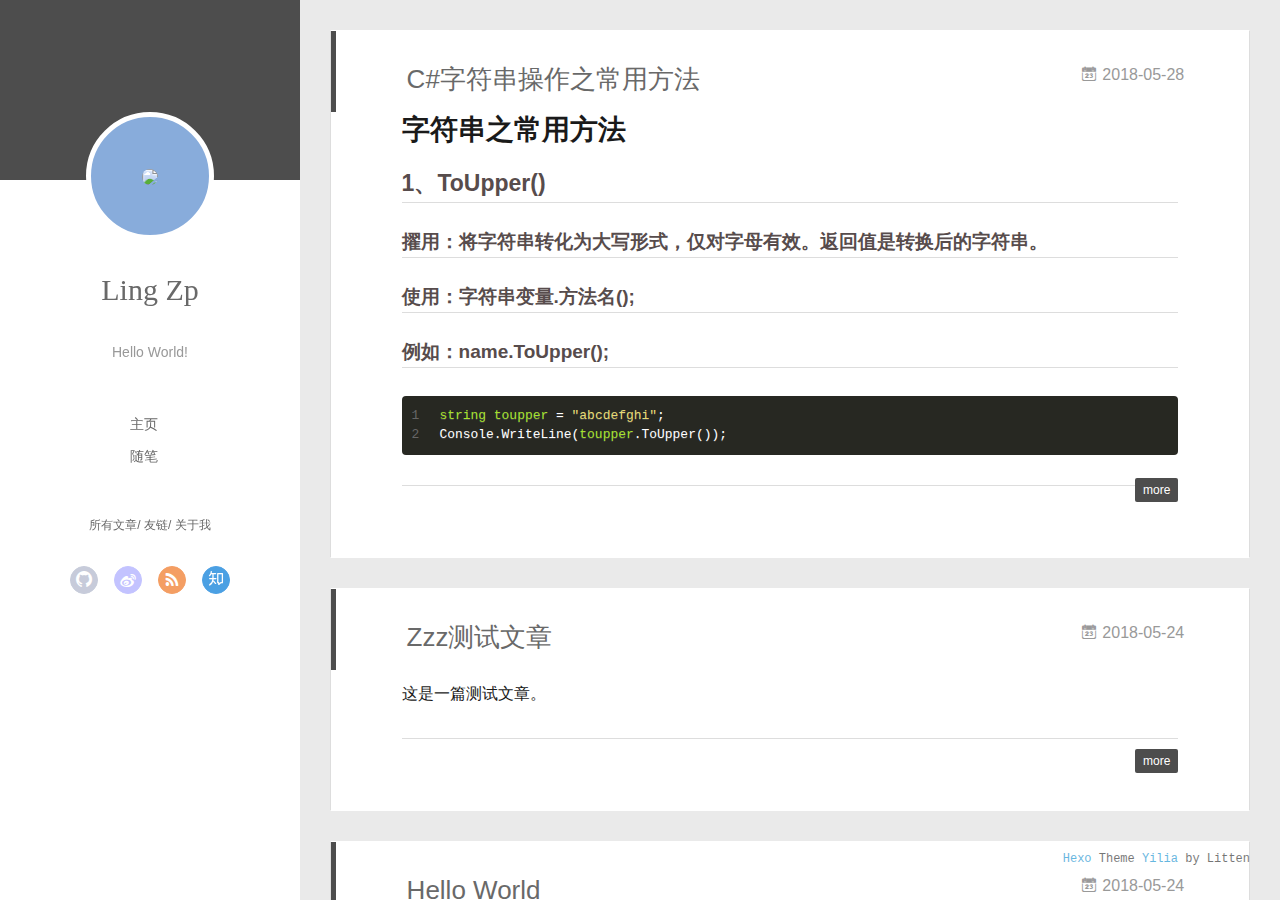
==== commit 442b2b8b: "Site updated: 2018-05-30 21:13:52" ====
--- a/index.html
+++ b/index.html
@@ -163,29 +163,37 @@
           <div id="js-content" class="content-ll">
             
   
-    <article id="post-Zzz测试文章" class="article article-type-post  article-index" itemscope itemprop="blogPost">
+    <article id="post-C-字符串操作之常用方法" class="article article-type-post  article-index" itemscope itemprop="blogPost">
   <div class="article-inner">
     
       <header class="article-header">
         
   
     <h1 itemprop="name">
-      <a class="article-title" href="/2018/05/24/Zzz测试文章/">Zzz测试文章</a>
+      <a class="article-title" href="/2018/05/28/C-字符串操作之常用方法/">C#字符串操作之常用方法</a>
     </h1>
   
 
         
-        <a href="/2018/05/24/Zzz测试文章/" class="archive-article-date">
-  	<time datetime="2018-05-24T14:24:48.000Z" itemprop="datePublished"><i class="icon-calendar icon"></i>2018-05-24</time>
+        <a href="/2018/05/28/C-字符串操作之常用方法/" class="archive-article-date">
+  	<time datetime="2018-05-28T02:55:55.000Z" itemprop="datePublished"><i class="icon-calendar icon"></i>2018-05-28</time>
 </a>
         
       </header>
     
-    <div class="article-entry" itemprop="articleBody">
-      
-        <p>这是一篇测试文章。</p>
-
-      
+<div class="article-entry" itemprop="articleBody">
+  
+    
+    
+      <h1 id="字符串之常用方法"><a href="#字符串之常用方法" class="headerlink" title="字符串之常用方法"></a>字符串之常用方法</h1><h2 id="1、ToUpper"><a href="#1、ToUpper" class="headerlink" title="1、ToUpper()"></a>1、ToUpper()</h2><h3 id="擢用：将字符串转化为大写形式，仅对字母有效。返回值是转换后的字符串。"><a href="#擢用：将字符串转化为大写形式，仅对字母有效。返回值是转换后的字符串。" class="headerlink" title="擢用：将字符串转化为大写形式，仅对字母有效。返回值是转换后的字符串。"></a>擢用：将字符串转化为大写形式，仅对字母有效。返回值是转换后的字符串。</h3><h3 id="使用：字符串变量-方法名"><a href="#使用：字符串变量-方法名" class="headerlink" title="使用：字符串变量.方法名();"></a>使用：字符串变量.方法名();</h3><h3 id="例如：name-ToUpper"><a href="#例如：name-ToUpper" class="headerlink" title="例如：name.ToUpper();"></a>例如：name.ToUpper();</h3><figure class="highlight cpp"><table><tr><td class="gutter"><pre><span class="line">1</span><br><span class="line">2</span><br></pre></td><td class="code"><pre><span class="line"><span class="built_in">string</span> <span class="built_in">toupper</span> = <span class="string">"abcdefghi"</span>;</span><br><span class="line">Console.WriteLine(<span class="built_in">toupper</span>.ToUpper());</span><br></pre></td></tr></table></figure>
+      
+        <p class="article-more-link">
+          <a href="/2018/05/28/C-字符串操作之常用方法/#more">more</a>
+        </p>
+      
+    
+  
+</div>
 
       
     </div>
@@ -194,10 +202,6 @@
       
       
 
-      
-        <p class="article-more-link">
-          <a class="article-more-a" href="/2018/05/24/Zzz测试文章/">展开全文 >></a>
-        </p>
       
 
       
@@ -226,6 +230,73 @@
 
 
   
+    <article id="post-Zzz测试文章" class="article article-type-post  article-index" itemscope itemprop="blogPost">
+  <div class="article-inner">
+    
+      <header class="article-header">
+        
+  
+    <h1 itemprop="name">
+      <a class="article-title" href="/2018/05/24/Zzz测试文章/">Zzz测试文章</a>
+    </h1>
+  
+
+        
+        <a href="/2018/05/24/Zzz测试文章/" class="archive-article-date">
+  	<time datetime="2018-05-24T14:24:48.000Z" itemprop="datePublished"><i class="icon-calendar icon"></i>2018-05-24</time>
+</a>
+        
+      </header>
+    
+<div class="article-entry" itemprop="articleBody">
+  
+    
+    
+      <p>这是一篇测试文章。</p>
+      
+        <p class="article-more-link">
+          <a href="/2018/05/24/Zzz测试文章/#more">more</a>
+        </p>
+      
+    
+  
+</div>
+
+      
+    </div>
+    <div class="article-info article-info-index">
+      
+      
+      
+
+      
+
+      
+      <div class="clearfix"></div>
+    </div>
+  </div>
+</article>
+
+<aside class="wrap-side-operation">
+    <div class="mod-side-operation">
+        
+        <div class="jump-container" id="js-jump-container" style="display:none;">
+            <a href="javascript:void(0)" class="mod-side-operation__jump-to-top">
+                <i class="icon-font icon-back"></i>
+            </a>
+            <div id="js-jump-plan-container" class="jump-plan-container" style="top: -11px;">
+                <i class="icon-font icon-plane jump-plane"></i>
+            </div>
+        </div>
+        
+        
+    </div>
+</aside>
+
+
+
+
+  
     <article id="post-hello-world" class="article article-type-post  article-index" itemscope itemprop="blogPost">
   <div class="article-inner">
     
@@ -244,19 +315,19 @@
         
       </header>
     
-    <div class="article-entry" itemprop="articleBody">
-      
-        <p>Welcome to <a href="https://hexo.io/" target="_blank" rel="noopener">Hexo</a>! This is your very first post. Check <a href="https://hexo.io/docs/" target="_blank" rel="noopener">documentation</a> for more info. If you get any problems when using Hexo, you can find the answer in <a href="https://hexo.io/docs/troubleshooting.html" target="_blank" rel="noopener">troubleshooting</a> or you can ask me on <a href="https://github.com/hexojs/hexo/issues" target="_blank" rel="noopener">GitHub</a>.</p>
-<h2 id="Quick-Start"><a href="#Quick-Start" class="headerlink" title="Quick Start"></a>Quick Start</h2><h3 id="Create-a-new-post"><a href="#Create-a-new-post" class="headerlink" title="Create a new post"></a>Create a new post</h3><figure class="highlight bash"><table><tr><td class="gutter"><pre><span class="line">1</span><br></pre></td><td class="code"><pre><span class="line">$ hexo new <span class="string">"My New Post"</span></span><br></pre></td></tr></table></figure>
-<p>More info: <a href="https://hexo.io/docs/writing.html" target="_blank" rel="noopener">Writing</a></p>
-<h3 id="Run-server"><a href="#Run-server" class="headerlink" title="Run server"></a>Run server</h3><figure class="highlight bash"><table><tr><td class="gutter"><pre><span class="line">1</span><br></pre></td><td class="code"><pre><span class="line">$ hexo server</span><br></pre></td></tr></table></figure>
-<p>More info: <a href="https://hexo.io/docs/server.html" target="_blank" rel="noopener">Server</a></p>
-<h3 id="Generate-static-files"><a href="#Generate-static-files" class="headerlink" title="Generate static files"></a>Generate static files</h3><figure class="highlight bash"><table><tr><td class="gutter"><pre><span class="line">1</span><br></pre></td><td class="code"><pre><span class="line">$ hexo generate</span><br></pre></td></tr></table></figure>
-<p>More info: <a href="https://hexo.io/docs/generating.html" target="_blank" rel="noopener">Generating</a></p>
-<h3 id="Deploy-to-remote-sites"><a href="#Deploy-to-remote-sites" class="headerlink" title="Deploy to remote sites"></a>Deploy to remote sites</h3><figure class="highlight bash"><table><tr><td class="gutter"><pre><span class="line">1</span><br></pre></td><td class="code"><pre><span class="line">$ hexo deploy</span><br></pre></td></tr></table></figure>
-<p>More info: <a href="https://hexo.io/docs/deployment.html" target="_blank" rel="noopener">Deployment</a></p>
-
-      
+<div class="article-entry" itemprop="articleBody">
+  
+    
+    
+      <p>Welcome to <a href="https://hexo.io/" target="_blank" rel="noopener">Hexo</a>! This is your very first post. Check <a href="https://hexo.io/docs/" target="_blank" rel="noopener">documentation</a> for more info. If you get any problems when using Hexo, you can find the answer in <a href="https://hexo.io/docs/troubleshooting.html" target="_blank" rel="noopener">troubleshooting</a> or you can ask me on <a href="https://github.com/hexojs/hexo/issues" target="_blank" rel="noopener">GitHub</a>.</p>
+      
+        <p class="article-more-link">
+          <a href="/2018/05/24/hello-world/#more">more</a>
+        </p>
+      
+    
+  
+</div>
 
       
     </div>
@@ -265,10 +336,6 @@
       
       
 
-      
-        <p class="article-more-link">
-          <a class="article-more-a" href="/2018/05/24/hello-world/">展开全文 >></a>
-        </p>
       
 
       
@@ -439,7 +506,7 @@
         <ul class="search-ul">
           
             <li class="search-li">
-              <a href="https://github.com/zhaishen" target="_blank" class="search-title"><i class="icon-quo-left icon"></i>友情链接1</a>
+              <a href="https://github.com/zhaishen" target="_blank" class="search-title"><i class="icon-quo-left icon"></i>GitHub</a>
             </li>
           
         </ul>
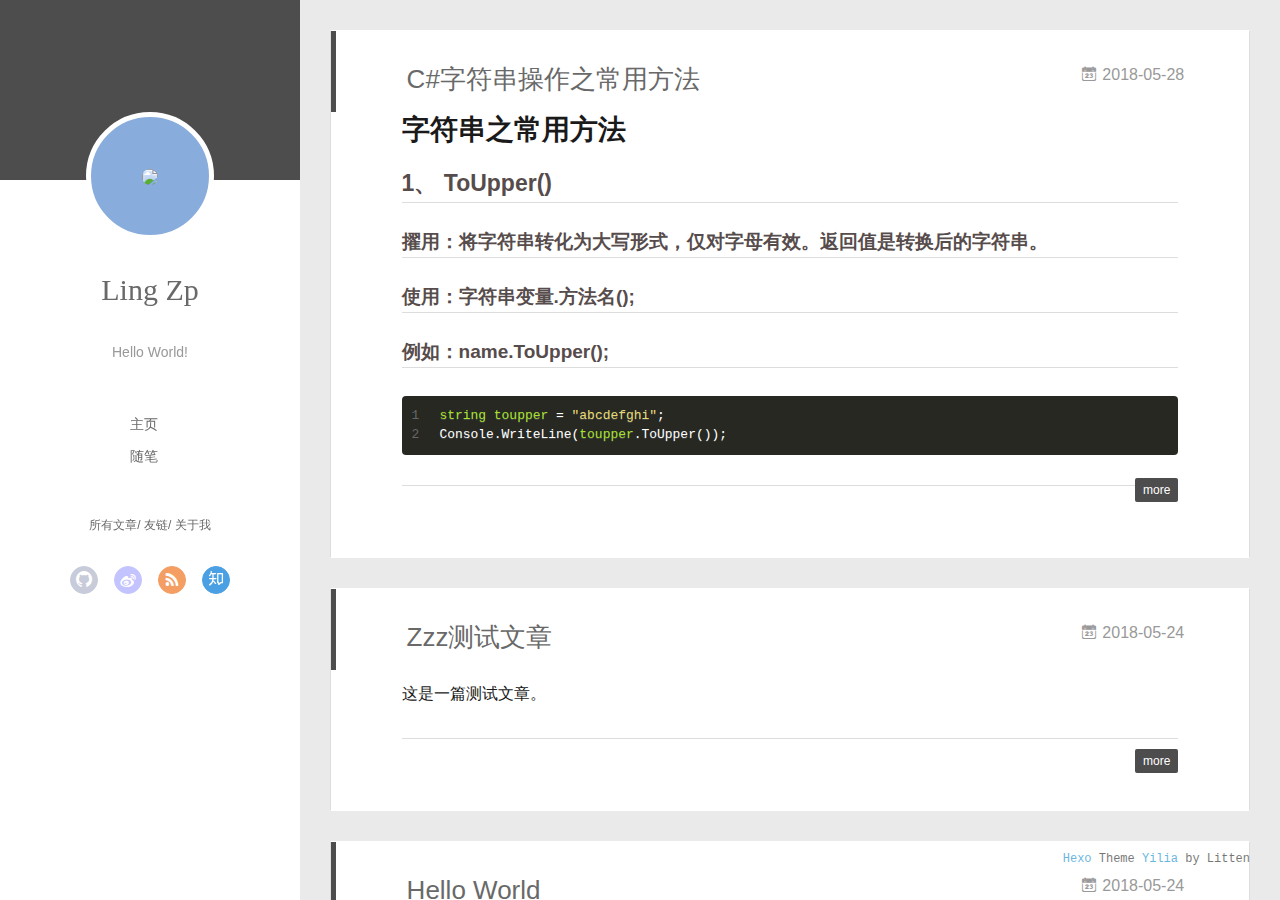
==== commit 2ec2114d: "Site updated: 2018-05-30 21:37:45" ====
--- a/index.html
+++ b/index.html
@@ -185,7 +185,7 @@
   
     
     
-      <h1 id="字符串之常用方法"><a href="#字符串之常用方法" class="headerlink" title="字符串之常用方法"></a>字符串之常用方法</h1><h2 id="1、ToUpper"><a href="#1、ToUpper" class="headerlink" title="1、ToUpper()"></a>1、ToUpper()</h2><h3 id="擢用：将字符串转化为大写形式，仅对字母有效。返回值是转换后的字符串。"><a href="#擢用：将字符串转化为大写形式，仅对字母有效。返回值是转换后的字符串。" class="headerlink" title="擢用：将字符串转化为大写形式，仅对字母有效。返回值是转换后的字符串。"></a>擢用：将字符串转化为大写形式，仅对字母有效。返回值是转换后的字符串。</h3><h3 id="使用：字符串变量-方法名"><a href="#使用：字符串变量-方法名" class="headerlink" title="使用：字符串变量.方法名();"></a>使用：字符串变量.方法名();</h3><h3 id="例如：name-ToUpper"><a href="#例如：name-ToUpper" class="headerlink" title="例如：name.ToUpper();"></a>例如：name.ToUpper();</h3><figure class="highlight cpp"><table><tr><td class="gutter"><pre><span class="line">1</span><br><span class="line">2</span><br></pre></td><td class="code"><pre><span class="line"><span class="built_in">string</span> <span class="built_in">toupper</span> = <span class="string">"abcdefghi"</span>;</span><br><span class="line">Console.WriteLine(<span class="built_in">toupper</span>.ToUpper());</span><br></pre></td></tr></table></figure>
+      <h1 id="字符串之常用方法"><a href="#字符串之常用方法" class="headerlink" title="字符串之常用方法"></a><font face="黑体">字符串之常用方法</font></h1><h2 id="1、-ToUpper"><a href="#1、-ToUpper" class="headerlink" title="1、 ToUpper()"></a>1、 ToUpper()</h2><h3 id="擢用：将字符串转化为大写形式，仅对字母有效。返回值是转换后的字符串。"><a href="#擢用：将字符串转化为大写形式，仅对字母有效。返回值是转换后的字符串。" class="headerlink" title="擢用：将字符串转化为大写形式，仅对字母有效。返回值是转换后的字符串。"></a>擢用：将字符串转化为大写形式，仅对字母有效。返回值是转换后的字符串。</h3><h3 id="使用：字符串变量-方法名"><a href="#使用：字符串变量-方法名" class="headerlink" title="使用：字符串变量.方法名();"></a>使用：字符串变量.方法名();</h3><h3 id="例如：name-ToUpper"><a href="#例如：name-ToUpper" class="headerlink" title="例如：name.ToUpper();"></a>例如：name.ToUpper();</h3><figure class="highlight cpp"><table><tr><td class="gutter"><pre><span class="line">1</span><br><span class="line">2</span><br></pre></td><td class="code"><pre><span class="line"><span class="built_in">string</span> <span class="built_in">toupper</span> = <span class="string">"abcdefghi"</span>;</span><br><span class="line">Console.WriteLine(<span class="built_in">toupper</span>.ToUpper());</span><br></pre></td></tr></table></figure>
       
         <p class="article-more-link">
           <a href="/2018/05/28/C-字符串操作之常用方法/#more">more</a>
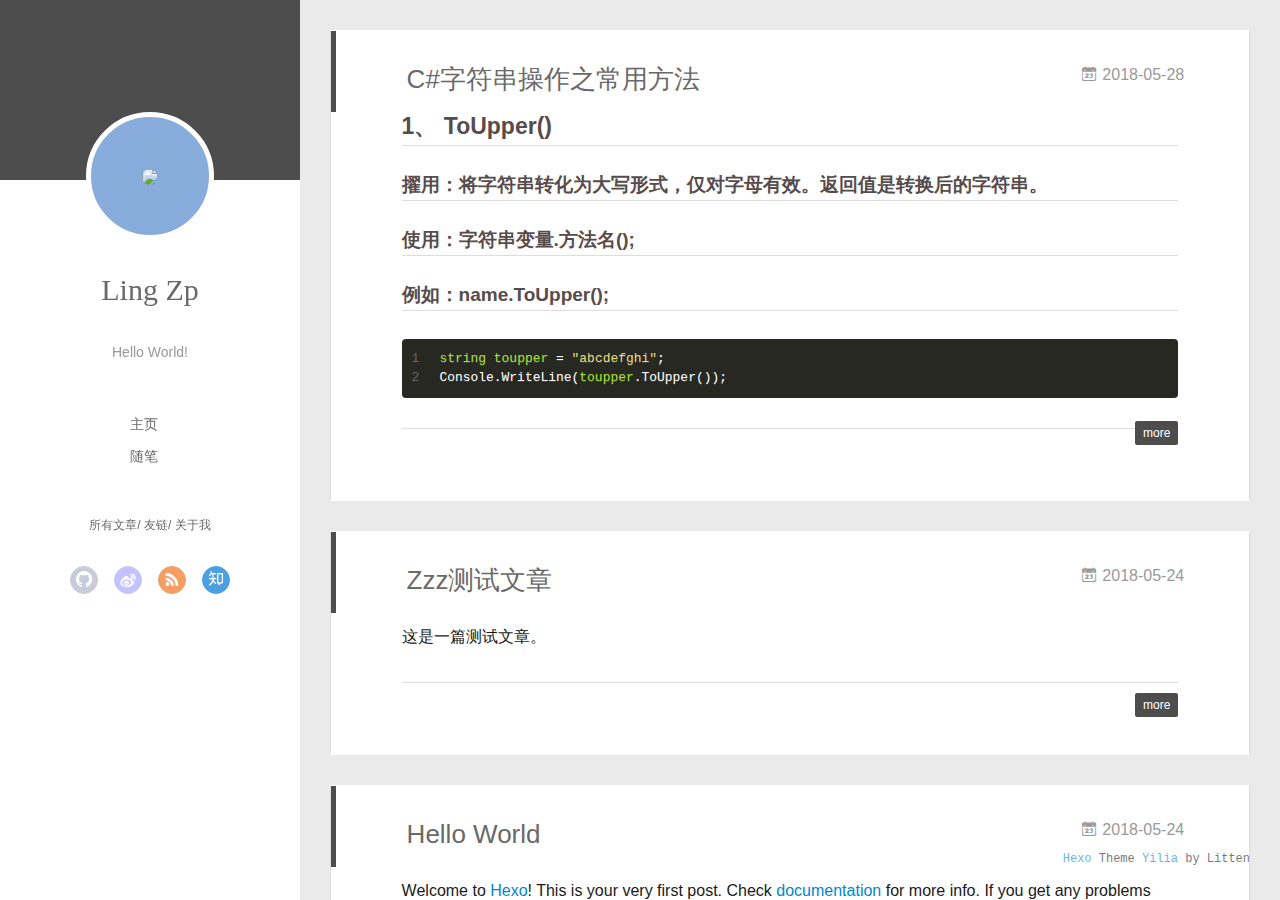
==== commit c7da440e: "Site updated: 2018-05-30 21:40:56" ====
--- a/index.html
+++ b/index.html
@@ -185,7 +185,7 @@
   
     
     
-      <h1 id="字符串之常用方法"><a href="#字符串之常用方法" class="headerlink" title="字符串之常用方法"></a><font face="黑体">字符串之常用方法</font></h1><h2 id="1、-ToUpper"><a href="#1、-ToUpper" class="headerlink" title="1、 ToUpper()"></a>1、 ToUpper()</h2><h3 id="擢用：将字符串转化为大写形式，仅对字母有效。返回值是转换后的字符串。"><a href="#擢用：将字符串转化为大写形式，仅对字母有效。返回值是转换后的字符串。" class="headerlink" title="擢用：将字符串转化为大写形式，仅对字母有效。返回值是转换后的字符串。"></a>擢用：将字符串转化为大写形式，仅对字母有效。返回值是转换后的字符串。</h3><h3 id="使用：字符串变量-方法名"><a href="#使用：字符串变量-方法名" class="headerlink" title="使用：字符串变量.方法名();"></a>使用：字符串变量.方法名();</h3><h3 id="例如：name-ToUpper"><a href="#例如：name-ToUpper" class="headerlink" title="例如：name.ToUpper();"></a>例如：name.ToUpper();</h3><figure class="highlight cpp"><table><tr><td class="gutter"><pre><span class="line">1</span><br><span class="line">2</span><br></pre></td><td class="code"><pre><span class="line"><span class="built_in">string</span> <span class="built_in">toupper</span> = <span class="string">"abcdefghi"</span>;</span><br><span class="line">Console.WriteLine(<span class="built_in">toupper</span>.ToUpper());</span><br></pre></td></tr></table></figure>
+      <h2 id="1、-ToUpper"><a href="#1、-ToUpper" class="headerlink" title="1、 ToUpper()"></a>1、 ToUpper()</h2><h3 id="擢用：将字符串转化为大写形式，仅对字母有效。返回值是转换后的字符串。"><a href="#擢用：将字符串转化为大写形式，仅对字母有效。返回值是转换后的字符串。" class="headerlink" title="擢用：将字符串转化为大写形式，仅对字母有效。返回值是转换后的字符串。"></a>擢用：将字符串转化为大写形式，仅对字母有效。返回值是转换后的字符串。</h3><h3 id="使用：字符串变量-方法名"><a href="#使用：字符串变量-方法名" class="headerlink" title="使用：字符串变量.方法名();"></a>使用：字符串变量.方法名();</h3><h3 id="例如：name-ToUpper"><a href="#例如：name-ToUpper" class="headerlink" title="例如：name.ToUpper();"></a>例如：name.ToUpper();</h3><figure class="highlight cpp"><table><tr><td class="gutter"><pre><span class="line">1</span><br><span class="line">2</span><br></pre></td><td class="code"><pre><span class="line"><span class="built_in">string</span> <span class="built_in">toupper</span> = <span class="string">"abcdefghi"</span>;</span><br><span class="line">Console.WriteLine(<span class="built_in">toupper</span>.ToUpper());</span><br></pre></td></tr></table></figure>
       
         <p class="article-more-link">
           <a href="/2018/05/28/C-字符串操作之常用方法/#more">more</a>
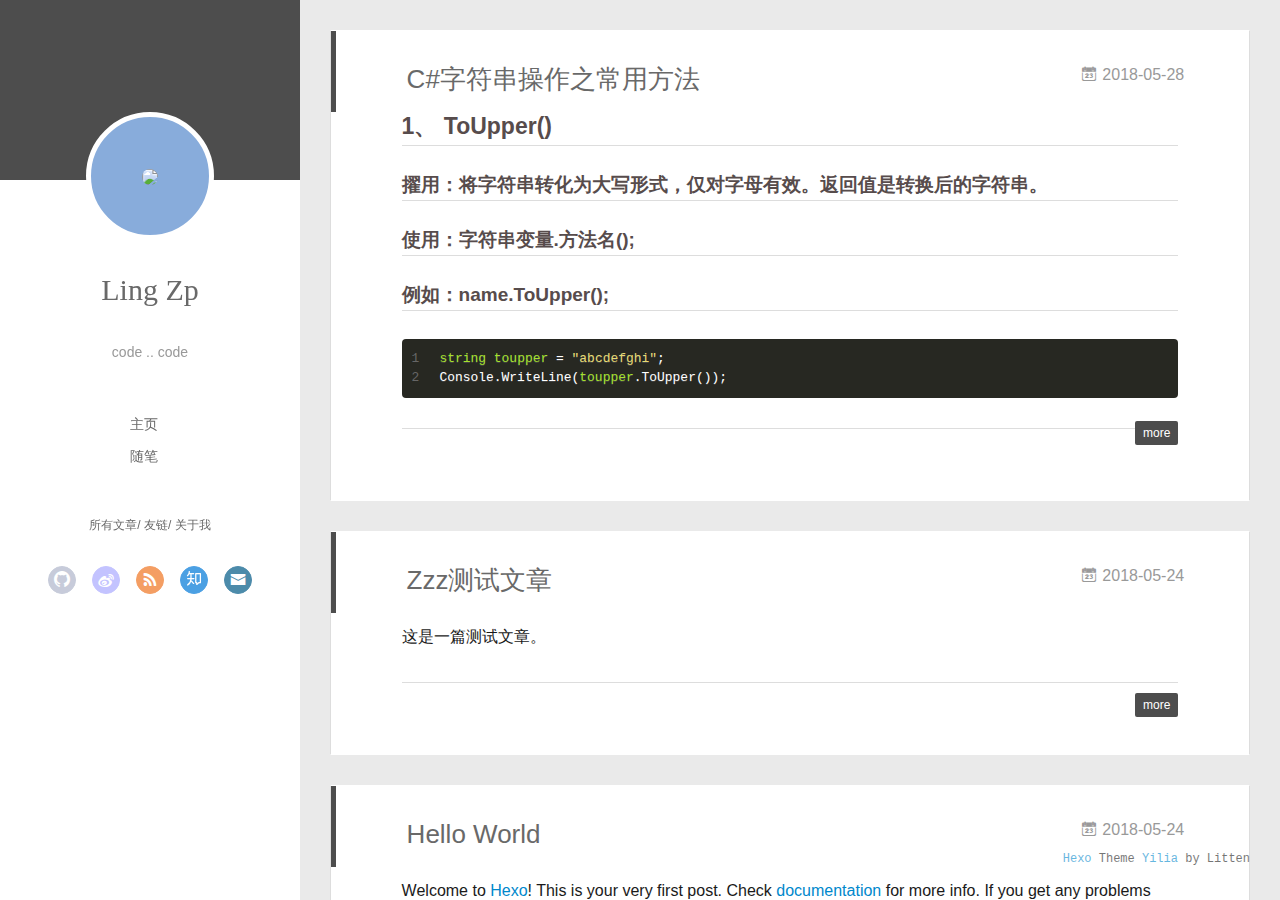
==== commit c483d2f2: "Site updated: 2018-05-30 21:57:50" ====
--- a/index.html
+++ b/index.html
@@ -56,7 +56,7 @@
 		  <h1 class="header-author"><a href="/">Ling Zp</a></h1>
 		</hgroup>
 		
-		<p class="header-subtitle">Hello World!</p>
+		<p class="header-subtitle">code .. code</p>
 		
 
 		<nav class="header-menu">
@@ -86,13 +86,15 @@
 		<nav class="header-nav">
 			<div class="social">
 				
-					<a class="github" target="_blank" href="#" title="github"><i class="icon-github"></i></a>
+					<a class="github" target="_blank" href="https://github.com/zhaishen" title="github"><i class="icon-github"></i></a>
 		        
 					<a class="weibo" target="_blank" href="#" title="weibo"><i class="icon-weibo"></i></a>
 		        
-					<a class="rss" target="_blank" href="#" title="rss"><i class="icon-rss"></i></a>
-		        
-					<a class="zhihu" target="_blank" href="#" title="zhihu"><i class="icon-zhihu"></i></a>
+					<a class="rss" target="_blank" href="/zhihu.com/rss" title="rss"><i class="icon-rss"></i></a>
+		        
+					<a class="zhihu" target="_blank" href="https://www.zhihu.com" title="zhihu"><i class="icon-zhihu"></i></a>
+		        
+					<a class="mail" target="_blank" href="/zpcode.code@gmail.com" title="mail"><i class="icon-mail"></i></a>
 		        
 			</div>
 		</nav>
@@ -116,7 +118,7 @@
 			  <h1 class="header-author js-header-author">Ling Zp</h1>
 			</hgroup>
 			
-			<p class="header-subtitle"><i class="icon icon-quo-left"></i>Hello World!<i class="icon icon-quo-right"></i></p>
+			<p class="header-subtitle"><i class="icon icon-quo-left"></i>code .. code<i class="icon icon-quo-right"></i></p>
 			
 			
 			
@@ -129,13 +131,15 @@
 			<nav class="header-nav">
 				<div class="social">
 					
-						<a class="github" target="_blank" href="#" title="github"><i class="icon-github"></i></a>
+						<a class="github" target="_blank" href="https://github.com/zhaishen" title="github"><i class="icon-github"></i></a>
 			        
 						<a class="weibo" target="_blank" href="#" title="weibo"><i class="icon-weibo"></i></a>
 			        
-						<a class="rss" target="_blank" href="#" title="rss"><i class="icon-rss"></i></a>
+						<a class="rss" target="_blank" href="/zhihu.com/rss" title="rss"><i class="icon-rss"></i></a>
 			        
-						<a class="zhihu" target="_blank" href="#" title="zhihu"><i class="icon-zhihu"></i></a>
+						<a class="zhihu" target="_blank" href="https://www.zhihu.com" title="zhihu"><i class="icon-zhihu"></i></a>
+			        
+						<a class="mail" target="_blank" href="/zpcode.code@gmail.com" title="mail"><i class="icon-mail"></i></a>
 			        
 				</div>
 			</nav>
@@ -395,7 +399,7 @@
 		toc_hide_index: true,
 		root: "/",
 		innerArchive: true,
-		showTags: false
+		showTags: true
 	}
 </script>
 
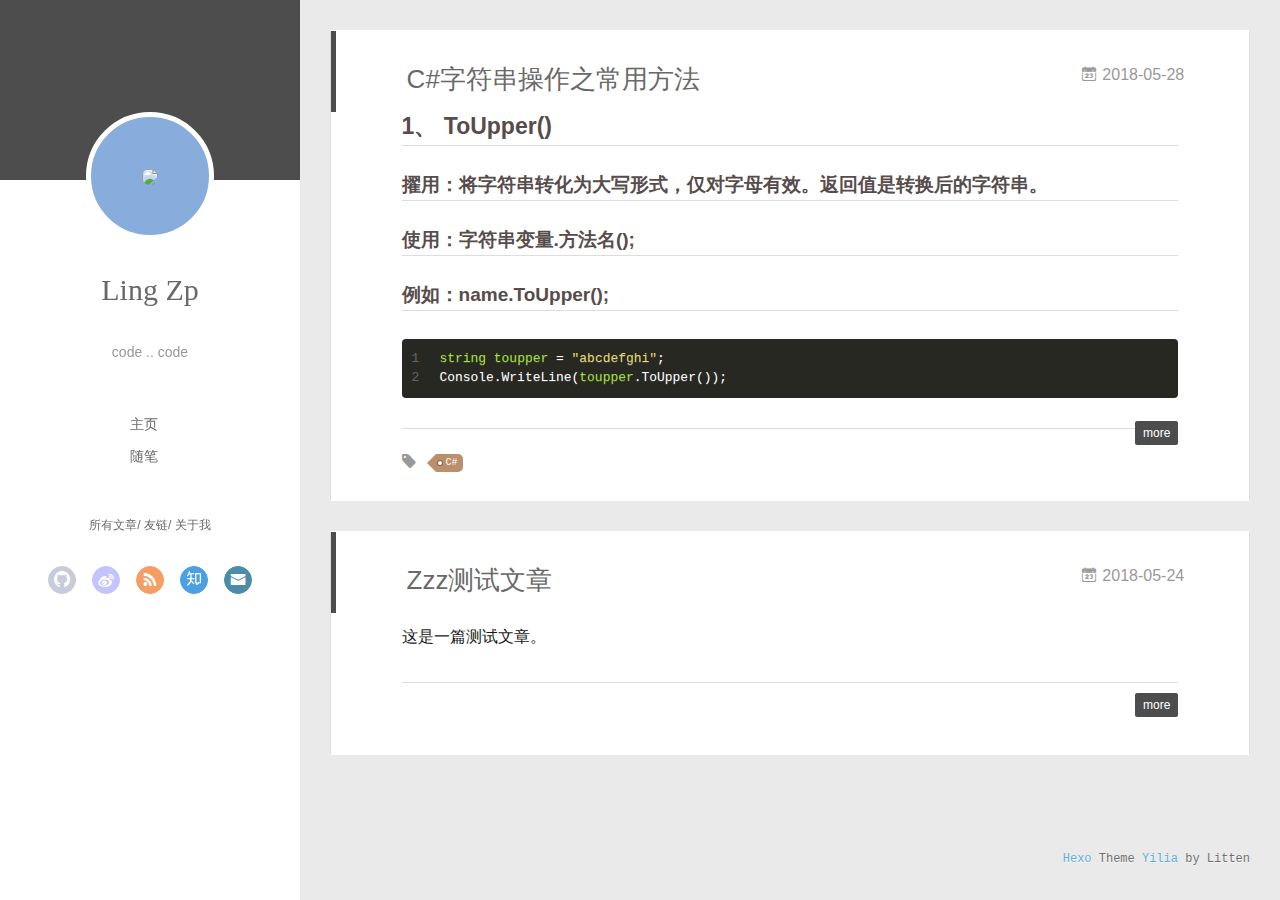
==== commit f5553ffe: "Site updated: 2018-05-30 22:04:08" ====
--- a/index.html
+++ b/index.html
@@ -204,6 +204,17 @@
     <div class="article-info article-info-index">
       
       
+	<div class="article-tag tagcloud">
+		<i class="icon-price-tags icon"></i>
+		<ul class="article-tag-list">
+			 
+        		<li class="article-tag-list-item">
+        			<a href="javascript:void(0)" class="js-tag article-tag-list-link color3">C#</a>
+        		</li>
+      		
+		</ul>
+	</div>
+
       
 
       
@@ -260,73 +271,6 @@
       
         <p class="article-more-link">
           <a href="/2018/05/24/Zzz测试文章/#more">more</a>
-        </p>
-      
-    
-  
-</div>
-
-      
-    </div>
-    <div class="article-info article-info-index">
-      
-      
-      
-
-      
-
-      
-      <div class="clearfix"></div>
-    </div>
-  </div>
-</article>
-
-<aside class="wrap-side-operation">
-    <div class="mod-side-operation">
-        
-        <div class="jump-container" id="js-jump-container" style="display:none;">
-            <a href="javascript:void(0)" class="mod-side-operation__jump-to-top">
-                <i class="icon-font icon-back"></i>
-            </a>
-            <div id="js-jump-plan-container" class="jump-plan-container" style="top: -11px;">
-                <i class="icon-font icon-plane jump-plane"></i>
-            </div>
-        </div>
-        
-        
-    </div>
-</aside>
-
-
-
-
-  
-    <article id="post-hello-world" class="article article-type-post  article-index" itemscope itemprop="blogPost">
-  <div class="article-inner">
-    
-      <header class="article-header">
-        
-  
-    <h1 itemprop="name">
-      <a class="article-title" href="/2018/05/24/hello-world/">Hello World</a>
-    </h1>
-  
-
-        
-        <a href="/2018/05/24/hello-world/" class="archive-article-date">
-  	<time datetime="2018-05-24T14:10:05.818Z" itemprop="datePublished"><i class="icon-calendar icon"></i>2018-05-24</time>
-</a>
-        
-      </header>
-    
-<div class="article-entry" itemprop="articleBody">
-  
-    
-    
-      <p>Welcome to <a href="https://hexo.io/" target="_blank" rel="noopener">Hexo</a>! This is your very first post. Check <a href="https://hexo.io/docs/" target="_blank" rel="noopener">documentation</a> for more info. If you get any problems when using Hexo, you can find the answer in <a href="https://hexo.io/docs/troubleshooting.html" target="_blank" rel="noopener">troubleshooting</a> or you can ask me on <a href="https://github.com/hexojs/hexo/issues" target="_blank" rel="noopener">GitHub</a>.</p>
-      
-        <p class="article-more-link">
-          <a href="/2018/05/24/hello-world/#more">more</a>
         </p>
       
     
@@ -460,6 +404,30 @@
             <input type="checkbox" q-on="click:toggleTag(e)" q-attr="checked:showTags">
           </label>
           <ul class="article-tag-list" q-show="showTags">
+             
+              <li class="article-tag-list-item">
+                <a href="javascript:void(0)" class="js-tag color5">C# C</a>
+              </li>
+             
+              <li class="article-tag-list-item">
+                <a href="javascript:void(0)" class="js-tag color2">C#,\ C</a>
+              </li>
+             
+              <li class="article-tag-list-item">
+                <a href="javascript:void(0)" class="js-tag color1">C#, C</a>
+              </li>
+             
+              <li class="article-tag-list-item">
+                <a href="javascript:void(0)" class="js-tag color3">C#    C</a>
+              </li>
+             
+              <li class="article-tag-list-item">
+                <a href="javascript:void(0)" class="js-tag color3">C#</a>
+              </li>
+             
+              <li class="article-tag-list-item">
+                <a href="javascript:void(0)" class="js-tag color2">C</a>
+              </li>
             
             <div class="clearfix"></div>
           </ul>
